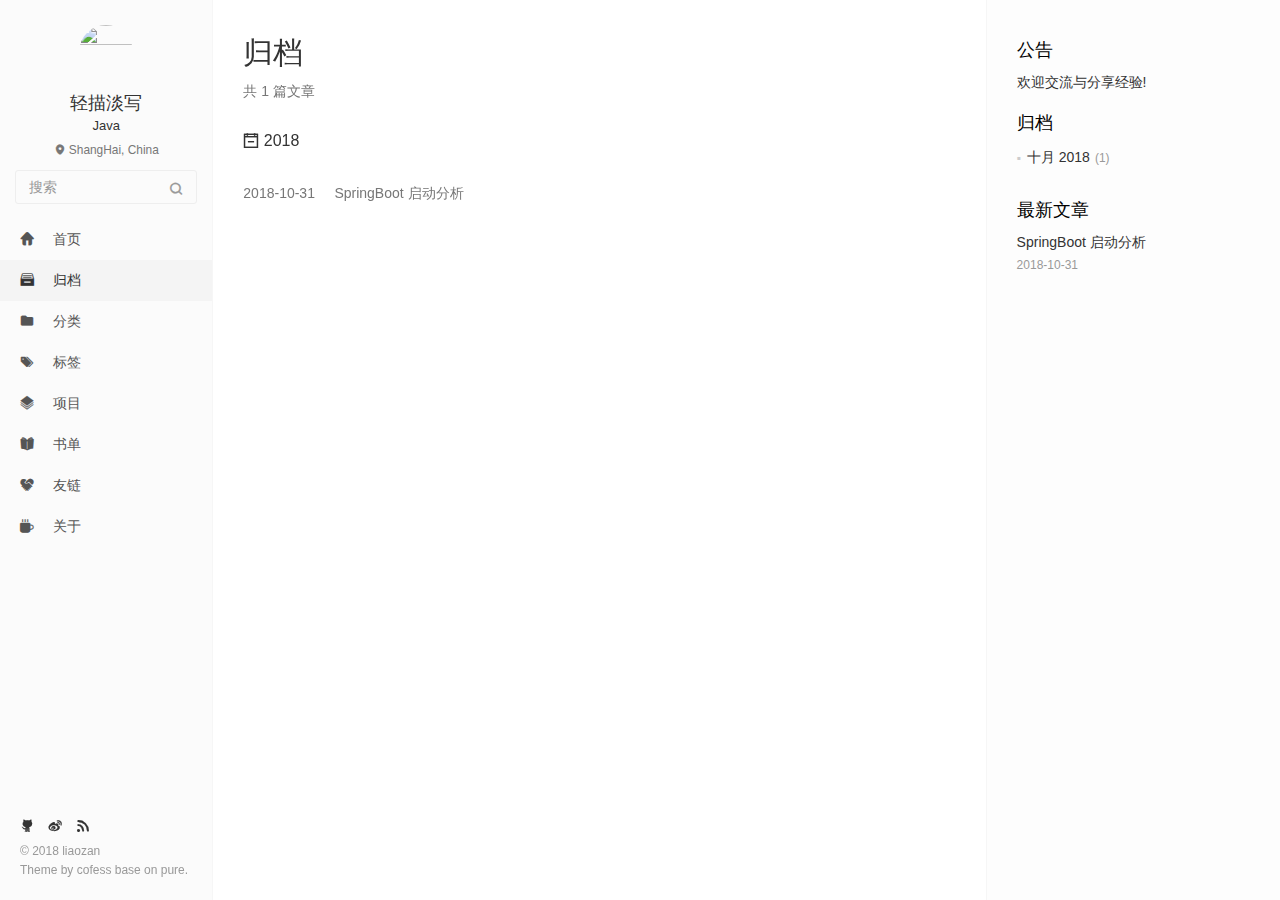
==== archives/index.html @ e20c7c8a "Site updated: 2018-11-01 00:07:16" ====
<!DOCTYPE html>
<html lang=zh>
<head><meta name="generator" content="Hexo 3.8.0">
  <meta charset="utf-8">
  
  <meta http-equiv="X-UA-Compatible" content="IE=edge,chrome=1">
  <meta name="viewport" content="width=device-width, initial-scale=1, maximum-scale=1, minimum-scale=1, user-scalable=no, minimal-ui">
  <meta name="renderer" content="webkit">
  <meta http-equiv="Cache-Control" content="no-transform">
  <meta http-equiv="Cache-Control" content="no-siteapp">
  <meta name="apple-mobile-web-app-capable" content="yes">
  <meta name="apple-mobile-web-app-status-bar-style" content="black">
  <meta name="format-detection" content="telephone=no,email=no,adress=no">
  <!-- Color theme for statusbar -->
  <meta name="theme-color" content="#000000">
  <!-- 强制页面在当前窗口以独立页面显示,防止别人在框架里调用页面 -->
  <meta http-equiv="window-target" content="_top">
  
  
  <title>归档 | Code</title>
  <meta property="og:type" content="website">
<meta property="og:title" content="Code">
<meta property="og:url" content="http://yoursite.com/archives/index.html">
<meta property="og:site_name" content="Code">
<meta property="og:locale" content="zh-CN">
<meta name="twitter:card" content="summary">
<meta name="twitter:title" content="Code">
  <!-- Canonical links -->
  <link rel="canonical" href="http://yoursite.com/archives/index.html">
  
    <link rel="alternate" href="/atom.xml" title="Code" type="application/atom+xml">
  
  
    <link rel="icon" href="/favicon.png" type="image/x-icon">
  
  <link rel="stylesheet" href="/css/style.css">
  
  
  
    <link href="//cdn.jsdelivr.net/npm/@fancyapps/fancybox@3.3.5/dist/jquery.fancybox.min.css" rel="stylesheet">
  
  
</head>


<body class="main-center" itemscope itemtype="http://schema.org/WebPage">
  <header class="header" itemscope="" itemtype="http://schema.org/WPHeader">
  <div class="slimContent">
    <div class="navbar-header">
      
      
      <div class="profile-block text-center">
        <a id="avatar" href="https://github.com/liaozan" target="_blank">
          <img class="img-circle img-rotate" src="https://q1.qlogo.cn/g?b=qq&amp;nk=378024053&amp;s=640" width="200" height="200">
        </a>
        <h2 id="name" class="hidden-xs hidden-sm">轻描淡写</h2>
        <h3 id="title" class="hidden-xs hidden-sm hidden-md">Java</h3>
        <small id="location" class="text-muted hidden-xs hidden-sm"><i class="icon icon-map-marker"></i> ShangHai, China</small>
      </div>
      
      <div class="search" id="search-form-wrap">

    <form class="search-form sidebar-form">
        <div class="input-group">
            <input type="text" class="search-form-input form-control" placeholder="搜索">
            <span class="input-group-btn">
                <button type="submit" class="search-form-submit btn btn-flat" onclick="return false;"><i class="icon icon-search"></i></button>
            </span>
        </div>
    </form>
    <div class="ins-search">
  <div class="ins-search-mask"></div>
  <div class="ins-search-container">
    <div class="ins-input-wrapper">
      <input type="text" class="ins-search-input" placeholder="想要查找什么..." x-webkit-speech="">
      <button type="button" class="close ins-close ins-selectable" data-dismiss="modal" aria-label="Close"><span aria-hidden="true">×</span></button>
    </div>
    <div class="ins-section-wrapper">
      <div class="ins-section-container"></div>
    </div>
  </div>
</div>


</div>
      <button class="navbar-toggle collapsed" type="button" data-toggle="collapse" data-target="#main-navbar" aria-controls="main-navbar" aria-expanded="false">
        <span class="sr-only">Toggle navigation</span>
        <span class="icon-bar"></span>
        <span class="icon-bar"></span>
        <span class="icon-bar"></span>
      </button>
    </div>
    <nav id="main-navbar" class="collapse navbar-collapse" itemscope="" itemtype="http://schema.org/SiteNavigationElement" role="navigation">
      <ul class="nav navbar-nav main-nav menu-highlight">
        
        
        <li class="menu-item menu-item-home">
          <a href="/.">
            
            <i class="icon icon-home-fill"></i>
            
            <span class="menu-title">首页</span>
          </a>
        </li>
        
        
        <li class="menu-item menu-item-archives">
          <a href="/archives">
            
            <i class="icon icon-archives-fill"></i>
            
            <span class="menu-title">归档</span>
          </a>
        </li>
        
        
        <li class="menu-item menu-item-categories">
          <a href="/categories">
            
            <i class="icon icon-folder"></i>
            
            <span class="menu-title">分类</span>
          </a>
        </li>
        
        
        <li class="menu-item menu-item-tags">
          <a href="/tags">
            
            <i class="icon icon-tags"></i>
            
            <span class="menu-title">标签</span>
          </a>
        </li>
        
        
        <li class="menu-item menu-item-repository">
          <a href="/repository">
            
            <i class="icon icon-project"></i>
            
            <span class="menu-title">项目</span>
          </a>
        </li>
        
        
        <li class="menu-item menu-item-books">
          <a href="/books">
            
            <i class="icon icon-book-fill"></i>
            
            <span class="menu-title">书单</span>
          </a>
        </li>
        
        
        <li class="menu-item menu-item-links">
          <a href="/links">
            
            <i class="icon icon-friendship"></i>
            
            <span class="menu-title">友链</span>
          </a>
        </li>
        
        
        <li class="menu-item menu-item-about">
          <a href="/about">
            
            <i class="icon icon-cup-fill"></i>
            
            <span class="menu-title">关于</span>
          </a>
        </li>
        
      </ul>
      
	
    <ul class="social-links">
    	
        <li><a href="https://github.com/liaozan" target="_blank" title="Github" data-toggle="tooltip" data-placement="top"><i class="icon icon-github"></i></a></li>
        
        <li><a href="http://weibo.com/cofess" target="_blank" title="Weibo" data-toggle="tooltip" data-placement="top"><i class="icon icon-weibo"></i></a></li>
        
        <li><a href="/atom.xml" target="_blank" title="Rss" data-toggle="tooltip" data-placement="top"><i class="icon icon-rss"></i></a></li>
        
    </ul>

    </nav>
  </div>
</header>

  
    <aside class="sidebar" itemscope="" itemtype="http://schema.org/WPSideBar">
  <div class="slimContent">
    
      <div class="widget">
    <h3 class="widget-title">公告</h3>
    <div class="widget-body">
        <div id="board">
            <div class="content">
                <p>欢迎交流与分享经验!</p>
            </div>
        </div>
    </div>
</div>

    
      

    
      

    
      
    
      
  <div class="widget">
    <h3 class="widget-title">归档</h3>
    <div class="widget-body">
      <ul class="archive-list"><li class="archive-list-item"><a class="archive-list-link" href="/archives/2018/10/">十月 2018</a><span class="archive-list-count">1</span></li></ul>
    </div>
  </div>


    
      
  <div class="widget">
    <h3 class="widget-title">最新文章</h3>
    <div class="widget-body">
      <ul class="recent-post-list list-unstyled no-thumbnail">
        
          <li>
            
            <div class="item-inner">
              <p class="item-category">
                
              </p>
              <p class="item-title">
                <a href="/2018/10/31/hello-world/" class="title">SpringBoot 启动分析</a>
              </p>
              <p class="item-date">
                <time datetime="2018-10-31T09:10:07.573Z" itemprop="datePublished">2018-10-31</time>
              </p>
            </div>
          </li>
          
      </ul>
    </div>
  </div>
  

    
  </div>
</aside>

  
  
<main class="main" role="main">
  	<article class="content article article-archives article-type-list" itemscope="">
	    <header class="article-header">
	      <h1 itemprop="title">归档</h1>
	      <p class="text-muted">共 1 篇文章</p>
	    </header>
	    <div class="article-body">
	      
  
  
    
    
      
      
      <section class="panel panel-default b-no">
        <div class="panel-heading" role="tab">
          <h3 class="panel-title">
            <a data-toggle="collapse" href="#collapse2018" aria-expanded="true">
              <i class="icon icon-calendar-plus text-active"></i><i class="icon icon-calendar-minus text"></i>
              2018
            </a>
            <!-- <a href="/archives/2018" class="archive-year">2018</a> -->
          </h3>
        </div>
        <div id="collapse2018" class="panel-collapse collapse in" role="tabpanel" aria-labelledby="heading2018">
        <div class="panel-body">
          <div class="collection">
    
    
<a href="/2018/10/31/hello-world/" class="collection-item" target="_blank" itemprop="url">
  <time datetime="2018-10-31T09:10:07.573Z" itemprop="datePublished">2018-10-31</time>
  <span>&nbsp;&nbsp;&nbsp;</span> SpringBoot 启动分析
</a>


  
  
    </div></div></div></section>
  

	    </div>
  	</article>
  	 	
</main>

  <footer class="footer" itemscope="" itemtype="http://schema.org/WPFooter">
	
	
    <ul class="social-links">
    	
        <li><a href="https://github.com/liaozan" target="_blank" title="Github" data-toggle="tooltip" data-placement="top"><i class="icon icon-github"></i></a></li>
        
        <li><a href="http://weibo.com/cofess" target="_blank" title="Weibo" data-toggle="tooltip" data-placement="top"><i class="icon icon-weibo"></i></a></li>
        
        <li><a href="/atom.xml" target="_blank" title="Rss" data-toggle="tooltip" data-placement="top"><i class="icon icon-rss"></i></a></li>
        
    </ul>

    <div class="copyright">
    	
        &copy; 2018 liaozan
        
        <div class="publishby">
        	Theme by <a href="https://github.com/cofess" target="_blank"> cofess </a>base on <a href="https://github.com/cofess/hexo-theme-pure" target="_blank">pure</a>.
        </div>
    </div>
</footer>
  <script src="//cdn.jsdelivr.net/npm/jquery@1.12.4/dist/jquery.min.js"></script>
<script>
window.jQuery || document.write('<script src="js/jquery.min.js"><\/script>')
</script>
<script src="/js/plugin.min.js"></script>
<script src="/js/application.js"></script>

    <script>
(function (window) {
    var INSIGHT_CONFIG = {
        TRANSLATION: {
            POSTS: '文章',
            PAGES: '页面',
            CATEGORIES: '分类',
            TAGS: '标签',
            UNTITLED: '(未命名)',
        },
        ROOT_URL: '/',
        CONTENT_URL: '/content.json',
    };
    window.INSIGHT_CONFIG = INSIGHT_CONFIG;
})(window);
</script>
<script src="/js/insight.js"></script>


    <script>
(function ($) {
    $('.search-form').on('submit', function (e) {
        var keyword = $('.search-form-input[name="wd"]').val();
        window.location = 'https://www.baidu.com/s?wd=site:yoursite.com ' + keyword;
        return false;
    });
})(jQuery);
</script>






  <script src="//cdn.jsdelivr.net/npm/@fancyapps/fancybox@3.3.5/dist/jquery.fancybox.min.js"></script>
  <script>
  //利用 FancyBox 实现点击图片放大
  $(document).ready(function() {
    $('article img').not('[hidden]').not('.panel-body img').each(function() {
      var $image = $(this);
      var imageCaption = $image.attr('alt');
      var $imageWrapLink = $image.parent('a');
      if ($imageWrapLink.length < 1) {
        var src = this.getAttribute('src');
        var idx = src.lastIndexOf('?');
        if (idx != -1) {
          src = src.substring(0, idx);
        }
        $imageWrapLink = $image.wrap('<a href="' + src + '"></a>').parent('a');
      }
      $imageWrapLink.attr('data-fancybox', 'images');
      if (imageCaption) {
        $imageWrapLink.attr('data-caption', imageCaption);
      }
    });
    $().fancybox({
      selector: '[data-fancybox="images"]',
      hash: false,
      loop: false,
    });
  });
  </script>





</body>
</html>
---- css/style.css ----
@charset "UTF-8";

/**
 * global variables and mixins
 */

/**
 * font family
 */

/**
 * 
 */

/* Mixins */

/**
 * bootstrap
 */

/*!
 * Bootstrap v3.3.7 (http://getbootstrap.com)
 * Copyright 2011-2016 Twitter, Inc.
 * Licensed under MIT (https://github.com/twbs/bootstrap/blob/master/LICENSE)
 */

/*! normalize.css v3.0.3 | MIT License | github.com/necolas/normalize.css */

html {
  font-family: sans-serif;
  -ms-text-size-adjust: 100%;
  -webkit-text-size-adjust: 100%;
}

body {
  margin: 0;
}

article,
aside,
details,
figcaption,
figure,
footer,
header,
hgroup,
main,
menu,
nav,
section,
summary {
  display: block;
}

audio,
canvas,
progress,
video {
  display: inline-block;
  vertical-align: baseline;
}

audio:not([controls]) {
  display: none;
  height: 0;
}

[hidden],
template {
  display: none;
}

a {
  background-color: transparent;
}

a:active,
a:hover {
  outline: 0;
}

abbr[title] {
  border-bottom: 1px dotted;
}

b,
strong {
  font-weight: bold;
}

dfn {
  font-style: italic;
}

h1 {
  font-size: 2em;
  margin: 0.67em 0;
}

mark {
  background: #ff0;
  color: #000;
}

small {
  font-size: 80%;
}

sub,
sup {
  font-size: 75%;
  line-height: 0;
  position: relative;
  vertical-align: baseline;
}

sup {
  top: -0.5em;
}

sub {
  bottom: -0.25em;
}

img {
  border: 0;
}

svg:not(:root) {
  overflow: hidden;
}

figure {
  margin: 1em 40px;
}

hr {
  -webkit-box-sizing: content-box;
  box-sizing: content-box;
  height: 0;
}

pre {
  overflow: auto;
}

code,
kbd,
pre,
samp {
  font-family: monospace,monospace;
  font-size: 1em;
}

button,
input,
optgroup,
select,
textarea {
  color: inherit;
  font: inherit;
  margin: 0;
}

button {
  overflow: visible;
}

button,
select {
  text-transform: none;
}

button,
html input[type="button"],
input[type="reset"],
input[type="submit"] {
  -webkit-appearance: button;
  cursor: pointer;
}

button[disabled],
html input[disabled] {
  cursor: default;
}

button::-moz-focus-inner,
input::-moz-focus-inner {
  border: 0;
  padding: 0;
}

input {
  line-height: normal;
}

input[type="checkbox"],
input[type="radio"] {
  -webkit-box-sizing: border-box;
  box-sizing: border-box;
  padding: 0;
}

input[type="number"]::-webkit-inner-spin-button,
input[type="number"]::-webkit-outer-spin-button {
  height: auto;
}

input[type="search"] {
  -webkit-appearance: textfield;
  -webkit-box-sizing: content-box;
  box-sizing: content-box;
}

input[type="search"]::-webkit-search-cancel-button,
input[type="search"]::-webkit-search-decoration {
  -webkit-appearance: none;
}

fieldset {
  border: 1px solid #c0c0c0;
  margin: 0 2px;
  padding: 0.35em 0.625em 0.75em;
}

legend {
  border: 0;
  padding: 0;
}

textarea {
  overflow: auto;
}

optgroup {
  font-weight: bold;
}

table {
  border-collapse: collapse;
  border-spacing: 0;
}

td,
th {
  padding: 0;
}

/*! Source: https://github.com/h5bp/html5-boilerplate/blob/master/src/css/main.css */

* {
  -webkit-box-sizing: border-box;
  box-sizing: border-box;
}

*:before,
*:after {
  -webkit-box-sizing: border-box;
  box-sizing: border-box;
}

html {
  font-size: 10px;
  -webkit-tap-highlight-color: transparent;
}

input,
button,
select,
textarea {
  font-family: inherit;
  font-size: inherit;
  line-height: inherit;
}

a {
  color: #2196f3;
  text-decoration: none;
}

a:hover,
a:focus {
  color: #0a6ebd;
  text-decoration: underline;
}

a:focus {
  outline: 5px auto -webkit-focus-ring-color;
  outline-offset: -2px;
}

figure {
  margin: 0;
}

img {
  vertical-align: middle;
}

.img-responsive {
  display: block;
  max-width: 100%;
  height: auto;
}

.img-rounded {
  border-radius: 6px;
}

.img-thumbnail {
  padding: 4px;
  line-height: 1.57143;
  background-color: #fff;
  border: 1px solid #ddd;
  border-radius: 4px;
  -webkit-transition: all 0.2s ease-in-out;
  transition: all 0.2s ease-in-out;
  display: inline-block;
  max-width: 100%;
  height: auto;
}

.img-circle {
  border-radius: 50%;
}

hr {
  margin-top: 21px;
  margin-bottom: 21px;
  border: 0;
  border-top: 1px solid #eeeeee;
}

.sr-only {
  position: absolute;
  width: 1px;
  height: 1px;
  margin: -1px;
  padding: 0;
  overflow: hidden;
  clip: rect(0, 0, 0, 0);
  border: 0;
}

.sr-only-focusable:active,
.sr-only-focusable:focus {
  position: static;
  width: auto;
  height: auto;
  margin: 0;
  overflow: visible;
  clip: auto;
}

[role="button"] {
  cursor: pointer;
}

h1,
h2,
h3,
h4,
h5,
h6,
.h1,
.h2,
.h3,
.h4,
.h5,
.h6 {
  font-family: inherit;
  font-weight: 500;
  line-height: 1.1;
  color: inherit;
}

h1 small,
h1 .small,
h2 small,
h2 .small,
h3 small,
h3 .small,
h4 small,
h4 .small,
h5 small,
h5 .small,
h6 small,
h6 .small,
.h1 small,
.h1 .small,
.h2 small,
.h2 .small,
.h3 small,
.h3 .small,
.h4 small,
.h4 .small,
.h5 small,
.h5 .small,
.h6 small,
.h6 .small {
  font-weight: normal;
  line-height: 1;
  color: #777777;
}

h1,
.h1,
h2,
.h2,
h3,
.h3 {
  margin-top: 21px;
  margin-bottom: 10.5px;
}

h1 small,
h1 .small,
.h1 small,
.h1 .small,
h2 small,
h2 .small,
.h2 small,
.h2 .small,
h3 small,
h3 .small,
.h3 small,
.h3 .small {
  font-size: 65%;
}

h4,
.h4,
h5,
.h5,
h6,
.h6 {
  margin-top: 10.5px;
  margin-bottom: 10.5px;
}

h4 small,
h4 .small,
.h4 small,
.h4 .small,
h5 small,
h5 .small,
.h5 small,
.h5 .small,
h6 small,
h6 .small,
.h6 small,
.h6 .small {
  font-size: 75%;
}

h1,
.h1 {
  font-size: 30px;
}

h2,
.h2 {
  font-size: 26px;
}

h3,
.h3 {
  font-size: 22px;
}

h4,
.h4 {
  font-size: 18px;
}

h5,
.h5 {
  font-size: 14px;
}

h6,
.h6 {
  font-size: 12px;
}

p {
  margin: 0 0 10.5px;
}

.lead {
  margin-bottom: 21px;
  font-size: 16px;
  font-weight: 300;
  line-height: 1.4;
}

small,
.small {
  font-size: 85%;
}

mark,
.mark {
  background-color: #fcf8e3;
  padding: .2em;
}

.text-left {
  text-align: left;
}

.text-right {
  text-align: right;
}

.text-center {
  text-align: center;
}

.text-justify {
  text-align: justify;
}

.text-nowrap {
  white-space: nowrap;
}

.text-lowercase {
  text-transform: lowercase;
}

.text-uppercase,
.initialism {
  text-transform: uppercase;
}

.text-capitalize {
  text-transform: capitalize;
}

.text-muted {
  color: #777777 !important;
}

.text-primary {
  color: #2196f3;
}

a.text-primary:hover,
a.text-primary:focus {
  color: #0c7cd5;
}

.text-success {
  color: #3c763d;
}

a.text-success:hover,
a.text-success:focus {
  color: #2b542c;
}

.text-info {
  color: #31708f;
}

a.text-info:hover,
a.text-info:focus {
  color: #245269;
}

.text-warning {
  color: #8a6d3b;
}

a.text-warning:hover,
a.text-warning:focus {
  color: #66512c;
}

.text-danger {
  color: #a94442;
}

a.text-danger:hover,
a.text-danger:focus {
  color: #843534;
}

.bg-primary {
  color: #fff;
}

.bg-primary {
  background-color: #2196f3;
}

a.bg-primary:hover,
a.bg-primary:focus {
  background-color: #0c7cd5;
}

.bg-success {
  background-color: #dff0d8;
}

a.bg-success:hover,
a.bg-success:focus {
  background-color: #c1e2b3;
}

.bg-info {
  background-color: #d9edf7;
}

a.bg-info:hover,
a.bg-info:focus {
  background-color: #afd9ee;
}

.bg-warning {
  background-color: #fcf8e3;
}

a.bg-warning:hover,
a.bg-warning:focus {
  background-color: #f7ecb5;
}

.bg-danger {
  background-color: #f2dede;
}

a.bg-danger:hover,
a.bg-danger:focus {
  background-color: #e4b9b9;
}

.page-header {
  padding-bottom: 9.5px;
  margin: 42px 0 21px;
  border-bottom: 1px solid #eeeeee;
}

ul,
ol {
  margin-top: 0;
  margin-bottom: 10.5px;
}

ul ul,
ul ol,
ol ul,
ol ol {
  margin-bottom: 0;
}

.list-unstyled {
  padding-left: 0;
  list-style: none;
}

.list-inline {
  padding-left: 0;
  list-style: none;
  margin-left: -5px;
}

.list-inline > li {
  display: inline-block;
  padding-left: 5px;
  padding-right: 5px;
}

dl {
  margin-top: 0;
  margin-bottom: 21px;
}

dt,
dd {
  line-height: 1.57143;
}

dt {
  font-weight: bold;
}

dd {
  margin-left: 0;
}

.dl-horizontal dd:before,
.dl-horizontal dd:after {
  content: " ";
  display: table;
}

.dl-horizontal dd:after {
  clear: both;
}

abbr[title],
abbr[data-original-title] {
  cursor: help;
  border-bottom: 1px dotted #777777;
}

.initialism {
  font-size: 90%;
}

blockquote {
  padding: 10.5px 16px;
  margin: 0 0 21px;
  border: 1px dotted #eeeeee;
  border-left: 3px solid #eeeeee;
  background-color: #fbfbfb;
}

blockquote p:last-child,
blockquote ul:last-child,
blockquote ol:last-child {
  margin-bottom: 0;
}

blockquote footer,
blockquote small,
blockquote .small {
  display: block;
  font-size: 80%;
  line-height: 1.57143;
  color: #777777;
}

blockquote footer:before,
blockquote small:before,
blockquote .small:before {
  content: '\2014 \00A0';
}

.blockquote-reverse,
blockquote.pull-right {
  padding-right: 15px;
  padding-left: 0;
  border-right: 5px solid #eeeeee;
  border-left: 0;
  text-align: right;
}

.blockquote-reverse footer:before,
.blockquote-reverse small:before,
.blockquote-reverse .small:before,
blockquote.pull-right footer:before,
blockquote.pull-right small:before,
blockquote.pull-right .small:before {
  content: '';
}

.blockquote-reverse footer:after,
.blockquote-reverse small:after,
.blockquote-reverse .small:after,
blockquote.pull-right footer:after,
blockquote.pull-right small:after,
blockquote.pull-right .small:after {
  content: '\00A0 \2014';
}

address {
  margin-bottom: 21px;
  font-style: normal;
  line-height: 1.57143;
}

.container {
  margin-right: auto;
  margin-left: auto;
  padding-left: 15px;
  padding-right: 15px;
}

.container:before,
.container:after {
  content: " ";
  display: table;
}

.container:after {
  clear: both;
}

.container-fluid {
  margin-right: auto;
  margin-left: auto;
  padding-left: 15px;
  padding-right: 15px;
}

.container-fluid:before,
.container-fluid:after {
  content: " ";
  display: table;
}

.container-fluid:after {
  clear: both;
}

.row {
  margin-left: -15px;
  margin-right: -15px;
}

.row:before,
.row:after {
  content: " ";
  display: table;
}

.row:after {
  clear: both;
}

.col-xs-1,
.col-sm-1,
.col-md-1,
.col-lg-1,
.col-xs-2,
.col-sm-2,
.col-md-2,
.col-lg-2,
.col-xs-3,
.col-sm-3,
.col-md-3,
.col-lg-3,
.col-xs-4,
.col-sm-4,
.col-md-4,
.col-lg-4,
.col-xs-5,
.col-sm-5,
.col-md-5,
.col-lg-5,
.col-xs-6,
.col-sm-6,
.col-md-6,
.col-lg-6,
.col-xs-7,
.col-sm-7,
.col-md-7,
.col-lg-7,
.col-xs-8,
.col-sm-8,
.col-md-8,
.col-lg-8,
.col-xs-9,
.col-sm-9,
.col-md-9,
.col-lg-9,
.col-xs-10,
.col-sm-10,
.col-md-10,
.col-lg-10,
.col-xs-11,
.col-sm-11,
.col-md-11,
.col-lg-11,
.col-xs-12,
.col-sm-12,
.col-md-12,
.col-lg-12 {
  position: relative;
  min-height: 1px;
  padding-left: 15px;
  padding-right: 15px;
}

.col-xs-1,
.col-xs-2,
.col-xs-3,
.col-xs-4,
.col-xs-5,
.col-xs-6,
.col-xs-7,
.col-xs-8,
.col-xs-9,
.col-xs-10,
.col-xs-11,
.col-xs-12 {
  float: left;
}

.col-xs-1 {
  width: 8.33333%;
}

.col-xs-2 {
  width: 16.66667%;
}

.col-xs-3 {
  width: 25%;
}

.col-xs-4 {
  width: 33.33333%;
}

.col-xs-5 {
  width: 41.66667%;
}

.col-xs-6 {
  width: 50%;
}

.col-xs-7 {
  width: 58.33333%;
}

.col-xs-8 {
  width: 66.66667%;
}

.col-xs-9 {
  width: 75%;
}

.col-xs-10 {
  width: 83.33333%;
}

.col-xs-11 {
  width: 91.66667%;
}

.col-xs-12 {
  width: 100%;
}

.col-xs-pull-0 {
  right: auto;
}

.col-xs-pull-1 {
  right: 8.33333%;
}

.col-xs-pull-2 {
  right: 16.66667%;
}

.col-xs-pull-3 {
  right: 25%;
}

.col-xs-pull-4 {
  right: 33.33333%;
}

.col-xs-pull-5 {
  right: 41.66667%;
}

.col-xs-pull-6 {
  right: 50%;
}

.col-xs-pull-7 {
  right: 58.33333%;
}

.col-xs-pull-8 {
  right: 66.66667%;
}

.col-xs-pull-9 {
  right: 75%;
}

.col-xs-pull-10 {
  right: 83.33333%;
}

.col-xs-pull-11 {
  right: 91.66667%;
}

.col-xs-pull-12 {
  right: 100%;
}

.col-xs-push-0 {
  left: auto;
}

.col-xs-push-1 {
  left: 8.33333%;
}

.col-xs-push-2 {
  left: 16.66667%;
}

.col-xs-push-3 {
  left: 25%;
}

.col-xs-push-4 {
  left: 33.33333%;
}

.col-xs-push-5 {
  left: 41.66667%;
}

.col-xs-push-6 {
  left: 50%;
}

.col-xs-push-7 {
  left: 58.33333%;
}

.col-xs-push-8 {
  left: 66.66667%;
}

.col-xs-push-9 {
  left: 75%;
}

.col-xs-push-10 {
  left: 83.33333%;
}

.col-xs-push-11 {
  left: 91.66667%;
}

.col-xs-push-12 {
  left: 100%;
}

.col-xs-offset-0 {
  margin-left: 0%;
}

.col-xs-offset-1 {
  margin-left: 8.33333%;
}

.col-xs-offset-2 {
  margin-left: 16.66667%;
}

.col-xs-offset-3 {
  margin-left: 25%;
}

.col-xs-offset-4 {
  margin-left: 33.33333%;
}

.col-xs-offset-5 {
  margin-left: 41.66667%;
}

.col-xs-offset-6 {
  margin-left: 50%;
}

.col-xs-offset-7 {
  margin-left: 58.33333%;
}

.col-xs-offset-8 {
  margin-left: 66.66667%;
}

.col-xs-offset-9 {
  margin-left: 75%;
}

.col-xs-offset-10 {
  margin-left: 83.33333%;
}

.col-xs-offset-11 {
  margin-left: 91.66667%;
}

.col-xs-offset-12 {
  margin-left: 100%;
}

.btn {
  display: inline-block;
  margin-bottom: 0;
  font-weight: normal;
  text-align: center;
  vertical-align: middle;
  -ms-touch-action: manipulation;
  touch-action: manipulation;
  cursor: pointer;
  background-image: none;
  border: 1px solid transparent;
  white-space: nowrap;
  padding: 6px 12px;
  font-size: 14px;
  line-height: 1.57143;
  border-radius: 4px;
  -webkit-user-select: none;
  -moz-user-select: none;
  -ms-user-select: none;
  user-select: none;
}

.btn:focus,
.btn.focus,
.btn:active:focus,
.btn:active.focus,
.btn.active:focus,
.btn.active.focus {
  outline: 5px auto -webkit-focus-ring-color;
  outline-offset: -2px;
}

.btn:hover,
.btn:focus,
.btn.focus {
  color: #333;
  text-decoration: none;
}

.btn:active,
.btn.active {
  outline: 0;
  background-image: none;
  -webkit-box-shadow: inset 0 3px 5px rgba(0, 0, 0, 0.125);
  box-shadow: inset 0 3px 5px rgba(0, 0, 0, 0.125);
}

.btn.disabled,
.btn[disabled],
fieldset[disabled] .btn {
  cursor: not-allowed;
  opacity: 0.65;
  filter: alpha(opacity=65);
  -webkit-box-shadow: none;
  box-shadow: none;
}

a.btn.disabled,
fieldset[disabled] a.btn {
  pointer-events: none;
}

.btn-default {
  color: #333;
  background-color: #fff;
  border-color: #ccc;
}

.btn-default:focus,
.btn-default.focus {
  color: #333;
  background-color: #e6e6e6;
  border-color: #8c8c8c;
}

.btn-default:hover {
  color: #333;
  background-color: #e6e6e6;
  border-color: #adadad;
}

.btn-default:active,
.btn-default.active,
.open > .btn-default.dropdown-toggle {
  color: #333;
  background-color: #e6e6e6;
  border-color: #adadad;
}

.btn-default:active:hover,
.btn-default:active:focus,
.btn-default:active.focus,
.btn-default.active:hover,
.btn-default.active:focus,
.btn-default.active.focus,
.open > .btn-default.dropdown-toggle:hover,
.open > .btn-default.dropdown-toggle:focus,
.open > .btn-default.dropdown-toggle.focus {
  color: #333;
  background-color: #d4d4d4;
  border-color: #8c8c8c;
}

.btn-default:active,
.btn-default.active,
.open > .btn-default.dropdown-toggle {
  background-image: none;
}

.btn-default.disabled:hover,
.btn-default.disabled:focus,
.btn-default.disabled.focus,
.btn-default[disabled]:hover,
.btn-default[disabled]:focus,
.btn-default[disabled].focus,
fieldset[disabled] .btn-default:hover,
fieldset[disabled] .btn-default:focus,
fieldset[disabled] .btn-default.focus {
  background-color: #fff;
  border-color: #ccc;
}

.btn-default .badge {
  color: #fff;
  background-color: #333;
}

.btn-primary {
  color: #fff;
  background-color: #2196f3;
  border-color: #0d8aee;
}

.btn-primary:focus,
.btn-primary.focus {
  color: #fff;
  background-color: #0c7cd5;
  border-color: #064475;
}

.btn-primary:hover {
  color: #fff;
  background-color: #0c7cd5;
  border-color: #0a68b4;
}

.btn-primary:active,
.btn-primary.active,
.open > .btn-primary.dropdown-toggle {
  color: #fff;
  background-color: #0c7cd5;
  border-color: #0a68b4;
}

.btn-primary:active:hover,
.btn-primary:active:focus,
.btn-primary:active.focus,
.btn-primary.active:hover,
.btn-primary.active:focus,
.btn-primary.active.focus,
.open > .btn-primary.dropdown-toggle:hover,
.open > .btn-primary.dropdown-toggle:focus,
.open > .btn-primary.dropdown-toggle.focus {
  color: #fff;
  background-color: #0a68b4;
  border-color: #064475;
}

.btn-primary:active,
.btn-primary.active,
.open > .btn-primary.dropdown-toggle {
  background-image: none;
}

.btn-primary.disabled:hover,
.btn-primary.disabled:focus,
.btn-primary.disabled.focus,
.btn-primary[disabled]:hover,
.btn-primary[disabled]:focus,
.btn-primary[disabled].focus,
fieldset[disabled] .btn-primary:hover,
fieldset[disabled] .btn-primary:focus,
fieldset[disabled] .btn-primary.focus {
  background-color: #2196f3;
  border-color: #0d8aee;
}

.btn-primary .badge {
  color: #2196f3;
  background-color: #fff;
}

.btn-success {
  color: #fff;
  background-color: #5cb85c;
  border-color: #4cae4c;
}

.btn-success:focus,
.btn-success.focus {
  color: #fff;
  background-color: #449d44;
  border-color: #255625;
}

.btn-success:hover {
  color: #fff;
  background-color: #449d44;
  border-color: #398439;
}

.btn-success:active,
.btn-success.active,
.open > .btn-success.dropdown-toggle {
  color: #fff;
  background-color: #449d44;
  border-color: #398439;
}

.btn-success:active:hover,
.btn-success:active:focus,
.btn-success:active.focus,
.btn-success.active:hover,
.btn-success.active:focus,
.btn-success.active.focus,
.open > .btn-success.dropdown-toggle:hover,
.open > .btn-success.dropdown-toggle:focus,
.open > .btn-success.dropdown-toggle.focus {
  color: #fff;
  background-color: #398439;
  border-color: #255625;
}

.btn-success:active,
.btn-success.active,
.open > .btn-success.dropdown-toggle {
  background-image: none;
}

.btn-success.disabled:hover,
.btn-success.disabled:focus,
.btn-success.disabled.focus,
.btn-success[disabled]:hover,
.btn-success[disabled]:focus,
.btn-success[disabled].focus,
fieldset[disabled] .btn-success:hover,
fieldset[disabled] .btn-success:focus,
fieldset[disabled] .btn-success.focus {
  background-color: #5cb85c;
  border-color: #4cae4c;
}

.btn-success .badge {
  color: #5cb85c;
  background-color: #fff;
}

.btn-info {
  color: #fff;
  background-color: #56CCF2;
  border-color: #3ec5f0;
}

.btn-info:focus,
.btn-info.focus {
  color: #fff;
  background-color: #27beee;
  border-color: #0d7ea3;
}

.btn-info:hover {
  color: #fff;
  background-color: #27beee;
  border-color: #11aee0;
}

.btn-info:active,
.btn-info.active,
.open > .btn-info.dropdown-toggle {
  color: #fff;
  background-color: #27beee;
  border-color: #11aee0;
}

.btn-info:active:hover,
.btn-info:active:focus,
.btn-info:active.focus,
.btn-info.active:hover,
.btn-info.active:focus,
.btn-info.active.focus,
.open > .btn-info.dropdown-toggle:hover,
.open > .btn-info.dropdown-toggle:focus,
.open > .btn-info.dropdown-toggle.focus {
  color: #fff;
  background-color: #11aee0;
  border-color: #0d7ea3;
}

.btn-info:active,
.btn-info.active,
.open > .btn-info.dropdown-toggle {
  background-image: none;
}

.btn-info.disabled:hover,
.btn-info.disabled:focus,
.btn-info.disabled.focus,
.btn-info[disabled]:hover,
.btn-info[disabled]:focus,
.btn-info[disabled].focus,
fieldset[disabled] .btn-info:hover,
fieldset[disabled] .btn-info:focus,
fieldset[disabled] .btn-info.focus {
  background-color: #56CCF2;
  border-color: #3ec5f0;
}

.btn-info .badge {
  color: #56CCF2;
  background-color: #fff;
}

.btn-warning {
  color: #fff;
  background-color: #F09819;
  border-color: #e18b0f;
}

.btn-warning:focus,
.btn-warning.focus {
  color: #fff;
  background-color: #c97c0d;
  border-color: #694107;
}

.btn-warning:hover {
  color: #fff;
  background-color: #c97c0d;
  border-color: #a7670b;
}

.btn-warning:active,
.btn-warning.active,
.open > .btn-warning.dropdown-toggle {
  color: #fff;
  background-color: #c97c0d;
  border-color: #a7670b;
}

.btn-warning:active:hover,
.btn-warning:active:focus,
.btn-warning:active.focus,
.btn-warning.active:hover,
.btn-warning.active:focus,
.btn-warning.active.focus,
.open > .btn-warning.dropdown-toggle:hover,
.open > .btn-warning.dropdown-toggle:focus,
.open > .btn-warning.dropdown-toggle.focus {
  color: #fff;
  background-color: #a7670b;
  border-color: #694107;
}

.btn-warning:active,
.btn-warning.active,
.open > .btn-warning.dropdown-toggle {
  background-image: none;
}

.btn-warning.disabled:hover,
.btn-warning.disabled:focus,
.btn-warning.disabled.focus,
.btn-warning[disabled]:hover,
.btn-warning[disabled]:focus,
.btn-warning[disabled].focus,
fieldset[disabled] .btn-warning:hover,
fieldset[disabled] .btn-warning:focus,
fieldset[disabled] .btn-warning.focus {
  background-color: #F09819;
  border-color: #e18b0f;
}

.btn-warning .badge {
  color: #F09819;
  background-color: #fff;
}

.btn-danger {
  color: #fff;
  background-color: #FF512F;
  border-color: #ff3c16;
}

.btn-danger:focus,
.btn-danger.focus {
  color: #fff;
  background-color: #fb2900;
  border-color: #951800;
}

.btn-danger:hover {
  color: #fff;
  background-color: #fb2900;
  border-color: #d72300;
}

.btn-danger:active,
.btn-danger.active,
.open > .btn-danger.dropdown-toggle {
  color: #fff;
  background-color: #fb2900;
  border-color: #d72300;
}

.btn-danger:active:hover,
.btn-danger:active:focus,
.btn-danger:active.focus,
.btn-danger.active:hover,
.btn-danger.active:focus,
.btn-danger.active.focus,
.open > .btn-danger.dropdown-toggle:hover,
.open > .btn-danger.dropdown-toggle:focus,
.open > .btn-danger.dropdown-toggle.focus {
  color: #fff;
  background-color: #d72300;
  border-color: #951800;
}

.btn-danger:active,
.btn-danger.active,
.open > .btn-danger.dropdown-toggle {
  background-image: none;
}

.btn-danger.disabled:hover,
.btn-danger.disabled:focus,
.btn-danger.disabled.focus,
.btn-danger[disabled]:hover,
.btn-danger[disabled]:focus,
.btn-danger[disabled].focus,
fieldset[disabled] .btn-danger:hover,
fieldset[disabled] .btn-danger:focus,
fieldset[disabled] .btn-danger.focus {
  background-color: #FF512F;
  border-color: #ff3c16;
}

.btn-danger .badge {
  color: #FF512F;
  background-color: #fff;
}

.btn-link {
  color: #2196f3;
  font-weight: normal;
  border-radius: 0;
}

.btn-link,
.btn-link:active,
.btn-link.active,
.btn-link[disabled],
fieldset[disabled] .btn-link {
  background-color: transparent;
  -webkit-box-shadow: none;
  box-shadow: none;
}

.btn-link,
.btn-link:hover,
.btn-link:focus,
.btn-link:active {
  border-color: transparent;
}

.btn-link:hover,
.btn-link:focus {
  color: #0a6ebd;
  text-decoration: underline;
  background-color: transparent;
}

.btn-link[disabled]:hover,
.btn-link[disabled]:focus,
fieldset[disabled] .btn-link:hover,
fieldset[disabled] .btn-link:focus {
  color: #777777;
  text-decoration: none;
}

.btn-lg {
  padding: 10px 16px;
  font-size: 18px;
  line-height: 1.33333;
  border-radius: 6px;
}

.btn-sm {
  padding: 5px 10px;
  font-size: 12px;
  line-height: 1.5;
  border-radius: 3px;
}

.btn-xs {
  padding: 1px 5px;
  font-size: 12px;
  line-height: 1.5;
  border-radius: 3px;
}

.btn-block {
  display: block;
  width: 100%;
}

.btn-block + .btn-block {
  margin-top: 5px;
}

input[type="submit"].btn-block,
input[type="reset"].btn-block,
input[type="button"].btn-block {
  width: 100%;
}

.fade {
  opacity: 0;
  -webkit-transition: opacity 0.15s linear;
  transition: opacity 0.15s linear;
}

.fade.in {
  opacity: 1;
}

.collapse {
  display: none;
}

.collapse.in {
  display: block;
}

tr.collapse.in {
  display: table-row;
}

tbody.collapse.in {
  display: table-row-group;
}

.collapsing {
  position: relative;
  height: 0;
  overflow: hidden;
  -webkit-transition-property: height,visibility;
  transition-property: height,visibility;
  -webkit-transition-duration: 0.35s;
  transition-duration: 0.35s;
  -webkit-transition-timing-function: ease;
  transition-timing-function: ease;
}

.caret {
  display: inline-block;
  width: 0;
  height: 0;
  margin-left: 2px;
  vertical-align: middle;
  border-top: 4px dashed;
  border-top: 4px solid \9;
  border-right: 4px solid transparent;
  border-left: 4px solid transparent;
}

.dropup,
.dropdown {
  position: relative;
}

.dropdown-toggle:focus {
  outline: 0;
}

.dropdown-menu {
  position: absolute;
  top: 100%;
  left: 0;
  z-index: 1000;
  display: none;
  float: left;
  min-width: 160px;
  padding: 5px 0;
  margin: 2px 0 0;
  list-style: none;
  font-size: 14px;
  text-align: left;
  background-color: #fff;
  border: 1px solid #ccc;
  border: 1px solid rgba(0, 0, 0, 0.15);
  border-radius: 4px;
  -webkit-box-shadow: 0 6px 12px rgba(0, 0, 0, 0.175);
  box-shadow: 0 6px 12px rgba(0, 0, 0, 0.175);
  background-clip: padding-box;
}

.dropdown-menu.pull-right {
  right: 0;
  left: auto;
}

.dropdown-menu .divider {
  height: 1px;
  margin: 9.5px 0;
  overflow: hidden;
  background-color: #e5e5e5;
}

.dropdown-menu > li > a {
  display: block;
  padding: 3px 20px;
  clear: both;
  font-weight: normal;
  line-height: 1.57143;
  color: #333333;
  white-space: nowrap;
}

.dropdown-menu > li > a:hover,
.dropdown-menu > li > a:focus {
  text-decoration: none;
  color: #262626;
  background-color: #f5f5f5;
}

.dropdown-menu > .active > a,
.dropdown-menu > .active > a:hover,
.dropdown-menu > .active > a:focus {
  color: #fff;
  text-decoration: none;
  outline: 0;
  background-color: #2196f3;
}

.dropdown-menu > .disabled > a,
.dropdown-menu > .disabled > a:hover,
.dropdown-menu > .disabled > a:focus {
  color: #777777;
}

.dropdown-menu > .disabled > a:hover,
.dropdown-menu > .disabled > a:focus {
  text-decoration: none;
  background-color: transparent;
  background-image: none;
  filter: progid:DXImageTransform.Microsoft.gradient(enabled = false);
  cursor: not-allowed;
}

.open > .dropdown-menu {
  display: block;
}

.open > a {
  outline: 0;
}

.dropdown-menu-right {
  left: auto;
  right: 0;
}

.dropdown-menu-left {
  left: 0;
  right: auto;
}

.dropdown-header {
  display: block;
  padding: 3px 20px;
  font-size: 12px;
  line-height: 1.57143;
  color: #777777;
  white-space: nowrap;
}

.dropdown-backdrop {
  position: fixed;
  left: 0;
  right: 0;
  bottom: 0;
  top: 0;
  z-index: 990;
}

.pull-right > .dropdown-menu {
  right: 0;
  left: auto;
}

.dropup .caret,
.navbar-fixed-bottom .dropdown .caret {
  border-top: 0;
  border-bottom: 4px dashed;
  border-bottom: 4px solid \9;
  content: "";
}

.dropup .dropdown-menu,
.navbar-fixed-bottom .dropdown .dropdown-menu {
  top: auto;
  bottom: 100%;
  margin-bottom: 2px;
}

.input-group {
  position: relative;
  display: table;
  border-collapse: separate;
}

.input-group[class*="col-"] {
  float: none;
  padding-left: 0;
  padding-right: 0;
}

.input-group .form-control {
  position: relative;
  z-index: 2;
  float: left;
  width: 100%;
  margin-bottom: 0;
}

.input-group .form-control:focus {
  z-index: 3;
}

.input-group-addon,
.input-group-btn,
.input-group .form-control {
  display: table-cell;
}

.input-group-addon:not(:first-child):not(:last-child),
.input-group-btn:not(:first-child):not(:last-child),
.input-group .form-control:not(:first-child):not(:last-child) {
  border-radius: 0;
}

.input-group-addon,
.input-group-btn {
  width: 1%;
  white-space: nowrap;
  vertical-align: middle;
}

.input-group-addon {
  padding: 6px 12px;
  font-size: 14px;
  font-weight: normal;
  line-height: 1;
  color: #555555;
  text-align: center;
  background-color: #eeeeee;
  border: 1px solid #ccc;
  border-radius: 4px;
}

.input-group-addon.input-sm,
.input-group-sm > .input-group-addon,
.input-group-sm > .input-group-btn > .input-group-addon.btn {
  padding: 5px 10px;
  font-size: 12px;
  border-radius: 3px;
}

.input-group-addon.input-lg,
.input-group-lg > .input-group-addon,
.input-group-lg > .input-group-btn > .input-group-addon.btn {
  padding: 10px 16px;
  font-size: 18px;
  border-radius: 6px;
}

.input-group-addon input[type="radio"],
.input-group-addon input[type="checkbox"] {
  margin-top: 0;
}

.input-group .form-control:first-child,
.input-group-addon:first-child,
.input-group-btn:first-child > .btn,
.input-group-btn:first-child > .btn-group > .btn,
.input-group-btn:first-child > .dropdown-toggle,
.input-group-btn:last-child > .btn:not(:last-child):not(.dropdown-toggle),
.input-group-btn:last-child > .btn-group:not(:last-child) > .btn {
  border-bottom-right-radius: 0;
  border-top-right-radius: 0;
}

.input-group-addon:first-child {
  border-right: 0;
}

.input-group .form-control:last-child,
.input-group-addon:last-child,
.input-group-btn:last-child > .btn,
.input-group-btn:last-child > .btn-group > .btn,
.input-group-btn:last-child > .dropdown-toggle,
.input-group-btn:first-child > .btn:not(:first-child),
.input-group-btn:first-child > .btn-group:not(:first-child) > .btn {
  border-bottom-left-radius: 0;
  border-top-left-radius: 0;
}

.input-group-addon:last-child {
  border-left: 0;
}

.input-group-btn {
  position: relative;
  font-size: 0;
  white-space: nowrap;
}

.input-group-btn > .btn {
  position: relative;
}

.input-group-btn > .btn + .btn {
  margin-left: -1px;
}

.input-group-btn > .btn:hover,
.input-group-btn > .btn:focus,
.input-group-btn > .btn:active {
  z-index: 2;
}

.input-group-btn:first-child > .btn,
.input-group-btn:first-child > .btn-group {
  margin-right: -1px;
}

.input-group-btn:last-child > .btn,
.input-group-btn:last-child > .btn-group {
  z-index: 2;
  margin-left: -1px;
}

.nav {
  margin-bottom: 0;
  padding-left: 0;
  list-style: none;
}

.nav:before,
.nav:after {
  content: " ";
  display: table;
}

.nav:after {
  clear: both;
}

.nav > li {
  position: relative;
  display: block;
}

.nav > li > a {
  position: relative;
  display: block;
  padding: 10px 15px;
}

.nav > li > a:hover,
.nav > li > a:focus {
  text-decoration: none;
  background-color: #eeeeee;
}

.nav > li.disabled > a {
  color: #777777;
}

.nav > li.disabled > a:hover,
.nav > li.disabled > a:focus {
  color: #777777;
  text-decoration: none;
  background-color: transparent;
  cursor: not-allowed;
}

.nav .open > a,
.nav .open > a:hover,
.nav .open > a:focus {
  background-color: #eeeeee;
  border-color: #2196f3;
}

.nav .nav-divider {
  height: 1px;
  margin: 9.5px 0;
  overflow: hidden;
  background-color: #e5e5e5;
}

.nav > li > a > img {
  max-width: none;
}

.nav-tabs {
  border-bottom: 1px solid #f2f2f2;
}

.nav-tabs > li {
  float: left;
  margin-bottom: -1px;
}

.nav-tabs > li > a {
  margin-right: 2px;
  line-height: 1.57143;
  border: 1px solid transparent;
  border-radius: 4px 4px 0 0;
}

.nav-tabs > li > a:hover {
  border-color: #eeeeee #eeeeee #f2f2f2;
}

.nav-tabs > li.active > a,
.nav-tabs > li.active > a:hover,
.nav-tabs > li.active > a:focus {
  color: #555555;
  background-color: #fff;
  border: 1px solid #f2f2f2;
  border-bottom-color: transparent;
  cursor: default;
}

.nav-pills > li {
  float: left;
}

.nav-pills > li > a {
  border-radius: 4px;
}

.nav-pills > li + li {
  margin-left: 2px;
}

.nav-pills > li.active > a,
.nav-pills > li.active > a:hover,
.nav-pills > li.active > a:focus {
  color: #fff;
  background-color: #2196f3;
}

.nav-stacked > li {
  float: none;
}

.nav-stacked > li + li {
  margin-top: 2px;
  margin-left: 0;
}

.nav-justified,
.nav-tabs.nav-justified {
  width: 100%;
}

.nav-justified > li,
.nav-tabs.nav-justified > li {
  float: none;
}

.nav-justified > li > a,
.nav-tabs.nav-justified > li > a {
  text-align: center;
  margin-bottom: 5px;
}

.nav-justified > .dropdown .dropdown-menu {
  top: auto;
  left: auto;
}

.nav-tabs-justified,
.nav-tabs.nav-justified {
  border-bottom: 0;
}

.nav-tabs-justified > li > a,
.nav-tabs.nav-justified > li > a {
  margin-right: 0;
  border-radius: 4px;
}

.nav-tabs-justified > .active > a,
.nav-tabs.nav-justified > .active > a,
.nav-tabs-justified > .active > a:hover,
.nav-tabs.nav-justified > .active > a:hover,
.nav-tabs-justified > .active > a:focus,
.nav-tabs.nav-justified > .active > a:focus {
  border: 1px solid #f2f2f2;
}

.tab-content > .tab-pane {
  display: none;
}

.tab-content > .active {
  display: block;
}

.nav-tabs .dropdown-menu {
  margin-top: -1px;
  border-top-right-radius: 0;
  border-top-left-radius: 0;
}

.navbar {
  position: relative;
  min-height: 50px;
  margin-bottom: 21px;
  border: 1px solid transparent;
}

.navbar:before,
.navbar:after {
  content: " ";
  display: table;
}

.navbar:after {
  clear: both;
}

.navbar-header:before,
.navbar-header:after {
  content: " ";
  display: table;
}

.navbar-header:after {
  clear: both;
}

.navbar-collapse {
  overflow-x: visible;
  padding-right: 15px;
  padding-left: 15px;
  border-top: 1px solid transparent;
  -webkit-box-shadow: inset 0 1px 0 rgba(255, 255, 255, 0.1);
  box-shadow: inset 0 1px 0 rgba(255, 255, 255, 0.1);
  -webkit-overflow-scrolling: touch;
}

.navbar-collapse:before,
.navbar-collapse:after {
  content: " ";
  display: table;
}

.navbar-collapse:after {
  clear: both;
}

.navbar-collapse.in {
  overflow-y: auto;
}

.navbar-fixed-top .navbar-collapse,
.navbar-fixed-bottom .navbar-collapse {
  max-height: 340px;
}

.container > .navbar-header,
.container > .navbar-collapse,
.container-fluid > .navbar-header,
.container-fluid > .navbar-collapse {
  margin-right: -15px;
  margin-left: -15px;
}

.navbar-static-top {
  z-index: 1000;
  border-width: 0 0 1px;
}

.navbar-fixed-top,
.navbar-fixed-bottom {
  position: fixed;
  right: 0;
  left: 0;
  z-index: 1030;
}

.navbar-fixed-top {
  top: 0;
  border-width: 0 0 1px;
}

.navbar-fixed-bottom {
  bottom: 0;
  margin-bottom: 0;
  border-width: 1px 0 0;
}

.navbar-brand {
  float: left;
  padding: 14.5px 15px;
  font-size: 18px;
  line-height: 21px;
  height: 50px;
}

.navbar-brand:hover,
.navbar-brand:focus {
  text-decoration: none;
}

.navbar-brand > img {
  display: block;
}

.navbar-toggle {
  position: relative;
  float: right;
  margin-right: 15px;
  padding: 10px 10px;
  margin-top: 8px;
  margin-bottom: 8px;
  background-color: transparent;
  background-image: none;
  border: 1px solid transparent;
  border-radius: 4px;
}

.navbar-toggle:focus {
  outline: 0;
}

.navbar-toggle .icon-bar {
  display: block;
  width: 22px;
  height: 2px;
  border-radius: 1px;
}

.navbar-toggle .icon-bar + .icon-bar {
  margin-top: 3px;
}

.navbar-nav {
  margin: 7.25px -15px;
}

.navbar-nav > li > a {
  padding-top: 10px;
  padding-bottom: 10px;
  line-height: 21px;
}

.navbar-form {
  margin-left: -15px;
  margin-right: -15px;
  padding: 10px 15px;
  border-top: 1px solid transparent;
  border-bottom: 1px solid transparent;
  -webkit-box-shadow: inset 0 1px 0 rgba(255, 255, 255, 0.1),0 1px 0 rgba(255, 255, 255, 0.1);
  box-shadow: inset 0 1px 0 rgba(255, 255, 255, 0.1),0 1px 0 rgba(255, 255, 255, 0.1);
  margin-top: 7.5px;
  margin-bottom: 7.5px;
}

.navbar-nav > li > .dropdown-menu {
  margin-top: 0;
  border-top-right-radius: 0;
  border-top-left-radius: 0;
}

.navbar-fixed-bottom .navbar-nav > li > .dropdown-menu {
  margin-bottom: 0;
  border-top-right-radius: 4px;
  border-top-left-radius: 4px;
  border-bottom-right-radius: 0;
  border-bottom-left-radius: 0;
}

.navbar-btn {
  margin-top: 7.5px;
  margin-bottom: 7.5px;
}

.navbar-btn.btn-sm {
  margin-top: 10px;
  margin-bottom: 10px;
}

.navbar-btn.btn-xs {
  margin-top: 14px;
  margin-bottom: 14px;
}

.navbar-text {
  margin-top: 14.5px;
  margin-bottom: 14.5px;
}

.navbar-default {
  background-color: #f8f8f8;
  border-color: #e7e7e7;
}

.navbar-default .navbar-brand {
  color: #777;
}

.navbar-default .navbar-brand:hover,
.navbar-default .navbar-brand:focus {
  color: #5e5e5e;
  background-color: transparent;
}

.navbar-default .navbar-text {
  color: #777;
}

.navbar-default .navbar-nav > li > a {
  color: #777;
}

.navbar-default .navbar-nav > li > a:hover,
.navbar-default .navbar-nav > li > a:focus {
  color: #333;
  background-color: transparent;
}

.navbar-default .navbar-nav > .active > a,
.navbar-default .navbar-nav > .active > a:hover,
.navbar-default .navbar-nav > .active > a:focus {
  color: #555;
  background-color: #e7e7e7;
}

.navbar-default .navbar-nav > .disabled > a,
.navbar-default .navbar-nav > .disabled > a:hover,
.navbar-default .navbar-nav > .disabled > a:focus {
  color: #ccc;
  background-color: transparent;
}

.navbar-default .navbar-toggle {
  border-color: #ddd;
}

.navbar-default .navbar-toggle:hover,
.navbar-default .navbar-toggle:focus {
  background-color: #ddd;
}

.navbar-default .navbar-toggle .icon-bar {
  background-color: #888;
}

.navbar-default .navbar-collapse,
.navbar-default .navbar-form {
  border-color: #e7e7e7;
}

.navbar-default .navbar-nav > .open > a,
.navbar-default .navbar-nav > .open > a:hover,
.navbar-default .navbar-nav > .open > a:focus {
  background-color: #e7e7e7;
  color: #555;
}

.navbar-default .navbar-link {
  color: #777;
}

.navbar-default .navbar-link:hover {
  color: #333;
}

.navbar-default .btn-link {
  color: #777;
}

.navbar-default .btn-link:hover,
.navbar-default .btn-link:focus {
  color: #333;
}

.navbar-default .btn-link[disabled]:hover,
.navbar-default .btn-link[disabled]:focus,
fieldset[disabled] .navbar-default .btn-link:hover,
fieldset[disabled] .navbar-default .btn-link:focus {
  color: #ccc;
}

.navbar-inverse {
  background-color: #222;
  border-color: #090909;
}

.navbar-inverse .navbar-brand {
  color: #9d9d9d;
}

.navbar-inverse .navbar-brand:hover,
.navbar-inverse .navbar-brand:focus {
  color: #fff;
  background-color: transparent;
}

.navbar-inverse .navbar-text {
  color: #9d9d9d;
}

.navbar-inverse .navbar-nav > li > a {
  color: #9d9d9d;
}

.navbar-inverse .navbar-nav > li > a:hover,
.navbar-inverse .navbar-nav > li > a:focus {
  color: #fff;
  background-color: transparent;
}

.navbar-inverse .navbar-nav > .active > a,
.navbar-inverse .navbar-nav > .active > a:hover,
.navbar-inverse .navbar-nav > .active > a:focus {
  color: #fff;
  background-color: #090909;
}

.navbar-inverse .navbar-nav > .disabled > a,
.navbar-inverse .navbar-nav > .disabled > a:hover,
.navbar-inverse .navbar-nav > .disabled > a:focus {
  color: #444;
  background-color: transparent;
}

.navbar-inverse .navbar-toggle {
  border-color: #333;
}

.navbar-inverse .navbar-toggle:hover,
.navbar-inverse .navbar-toggle:focus {
  background-color: #333;
}

.navbar-inverse .navbar-toggle .icon-bar {
  background-color: #fff;
}

.navbar-inverse .navbar-collapse,
.navbar-inverse .navbar-form {
  border-color: #101010;
}

.navbar-inverse .navbar-nav > .open > a,
.navbar-inverse .navbar-nav > .open > a:hover,
.navbar-inverse .navbar-nav > .open > a:focus {
  background-color: #090909;
  color: #fff;
}

.navbar-inverse .navbar-link {
  color: #9d9d9d;
}

.navbar-inverse .navbar-link:hover {
  color: #fff;
}

.navbar-inverse .btn-link {
  color: #9d9d9d;
}

.navbar-inverse .btn-link:hover,
.navbar-inverse .btn-link:focus {
  color: #fff;
}

.navbar-inverse .btn-link[disabled]:hover,
.navbar-inverse .btn-link[disabled]:focus,
fieldset[disabled] .navbar-inverse .btn-link:hover,
fieldset[disabled] .navbar-inverse .btn-link:focus {
  color: #444;
}

.pager {
  padding-left: 0;
  margin: 21px 0;
  list-style: none;
  text-align: center;
}

.pager:before,
.pager:after {
  content: " ";
  display: table;
}

.pager:after {
  clear: both;
}

.pager li {
  display: inline;
}

.pager li > a,
.pager li > span {
  display: inline-block;
  padding: 5px 14px;
  background-color: #fff;
  border: 1px solid #ddd;
  border-radius: 15px;
}

.pager li > a:hover,
.pager li > a:focus {
  text-decoration: none;
  background-color: #eeeeee;
}

.pager .next > a,
.pager .next > span {
  float: right;
}

.pager .previous > a,
.pager .previous > span {
  float: left;
}

.pager .disabled > a,
.pager .disabled > a:hover,
.pager .disabled > a:focus,
.pager .disabled > span {
  color: #777777;
  background-color: #fff;
  cursor: not-allowed;
}

.badge {
  display: inline-block;
  min-width: 10px;
  padding: 3px 7px;
  font-size: 12px;
  font-weight: bold;
  color: #fff;
  line-height: 1;
  vertical-align: middle;
  white-space: nowrap;
  text-align: center;
  background-color: #777777;
  border-radius: 10px;
}

.badge:empty {
  display: none;
}

.btn .badge {
  position: relative;
  top: -1px;
}

.btn-xs .badge,
.btn-group-xs > .btn .badge {
  top: 0;
  padding: 1px 5px;
}

.list-group-item.active > .badge,
.nav-pills > .active > a > .badge {
  color: #2196f3;
  background-color: #fff;
}

.list-group-item > .badge {
  float: right;
}

.list-group-item > .badge + .badge {
  margin-right: 5px;
}

.nav-pills > li > a > .badge {
  margin-left: 3px;
}

a.badge:hover,
a.badge:focus {
  color: #fff;
  text-decoration: none;
  cursor: pointer;
}

.thumbnail {
  display: block;
  padding: 4px;
  margin-bottom: 21px;
  line-height: 1.57143;
  background-color: #fff;
  border: 1px solid #ddd;
  border-radius: 4px;
  -webkit-transition: border 0.2s ease-in-out;
  transition: border 0.2s ease-in-out;
}

.thumbnail > img,
.thumbnail a > img {
  display: block;
  max-width: 100%;
  height: auto;
  margin-left: auto;
  margin-right: auto;
}

.thumbnail .caption {
  padding: 9px;
  color: #333333;
}

a.thumbnail:hover,
a.thumbnail:focus,
a.thumbnail.active {
  border-color: #2196f3;
}

.media {
  margin-top: 15px;
}

.media:first-child {
  margin-top: 0;
}

.media,
.media-body {
  zoom: 1;
  overflow: hidden;
}

.media-body {
  width: 10000px;
}

.media-object {
  display: block;
}

.media-object.img-thumbnail {
  max-width: none;
}

.media-right,
.media > .pull-right {
  padding-left: 10px;
}

.media-left,
.media > .pull-left {
  padding-right: 10px;
}

.media-left,
.media-right,
.media-body {
  display: table-cell;
  vertical-align: top;
}

.media-middle {
  vertical-align: middle;
}

.media-middle .media-left,
.media-middle .media-right,
.media-middle .media-body {
  vertical-align: middle;
}

.media-bottom {
  vertical-align: bottom;
}

.media-bottom .media-left,
.media-bottom .media-right,
.media-bottom .media-body {
  vertical-align: bottom;
}

.media-heading {
  margin-top: 0;
  margin-bottom: 5px;
}

.media-list {
  padding-left: 0;
  list-style: none;
}

.embed-responsive {
  position: relative;
  display: block;
  height: 0;
  padding: 0;
  overflow: hidden;
}

.embed-responsive .embed-responsive-item,
.embed-responsive iframe,
.embed-responsive embed,
.embed-responsive object,
.embed-responsive video {
  position: absolute;
  top: 0;
  left: 0;
  bottom: 0;
  height: 100%;
  width: 100%;
  border: 0;
}

.embed-responsive-16by9 {
  padding-bottom: 56.25%;
}

.embed-responsive-4by3 {
  padding-bottom: 75%;
}

.well {
  min-height: 20px;
  padding: 19px;
  margin-bottom: 20px;
  background-color: #f5f5f5;
  border: 1px solid #e3e3e3;
  border-radius: 4px;
  -webkit-box-shadow: inset 0 1px 1px rgba(0, 0, 0, 0.05);
  box-shadow: inset 0 1px 1px rgba(0, 0, 0, 0.05);
}

.well blockquote {
  border-color: #ddd;
  border-color: rgba(0, 0, 0, 0.15);
}

.well-lg {
  padding: 24px;
  border-radius: 6px;
}

.well-sm {
  padding: 9px;
  border-radius: 3px;
}

.close {
  float: right;
  font-size: 24px;
  line-height: 1;
  color: #000;
  text-shadow: 0 1px 0 #fff;
  opacity: 0.2;
  filter: alpha(opacity=20);
}

.close:hover,
.close:focus {
  color: #000;
  text-decoration: none;
  cursor: pointer;
  opacity: 0.5;
  filter: alpha(opacity=50);
}

button.close {
  padding: 0;
  cursor: pointer;
  background: transparent;
  border: 0;
  -webkit-appearance: none;
}

.modal-open {
  overflow: hidden;
}

.modal {
  display: none;
  overflow: hidden;
  position: fixed;
  top: 0;
  right: 0;
  bottom: 0;
  left: 0;
  z-index: 1050;
  -webkit-overflow-scrolling: touch;
  outline: 0;
}

.modal.fade .modal-dialog {
  -webkit-transform: translate(0, -25%);
  -ms-transform: translate(0, -25%);
  transform: translate(0, -25%);
  -webkit-transition: -webkit-transform 0.3s ease-out;
  transition: -webkit-transform 0.3s ease-out;
  transition: transform 0.3s ease-out;
  transition: transform 0.3s ease-out,-webkit-transform 0.3s ease-out;
}

.modal.in .modal-dialog {
  -webkit-transform: translate(0, 0);
  -ms-transform: translate(0, 0);
  transform: translate(0, 0);
}

.modal-open .modal {
  overflow-x: hidden;
  overflow-y: auto;
}

.modal-dialog {
  position: relative;
  width: auto;
  margin: 10px;
}

.modal-content {
  position: relative;
  background-color: #fff;
  border-radius: 6px;
  -webkit-box-shadow: 0 3px 9px rgba(0, 0, 0, 0.05);
  box-shadow: 0 3px 9px rgba(0, 0, 0, 0.05);
  background-clip: padding-box;
  outline: 0;
}

.modal-backdrop {
  position: fixed;
  top: 0;
  right: 0;
  bottom: 0;
  left: 0;
  z-index: 1040;
  background-color: #000;
}

.modal-backdrop.fade {
  opacity: 0;
  filter: alpha(opacity=0);
}

.modal-backdrop.in {
  opacity: 0.5;
  filter: alpha(opacity=50);
}

.modal-header {
  padding: 15px;
  border-bottom: 1px solid #e5e5e5;
}

.modal-header:before,
.modal-header:after {
  content: " ";
  display: table;
}

.modal-header:after {
  clear: both;
}

.modal-header .close {
  margin-top: -2px;
}

.modal-title {
  margin: 0;
  line-height: 1.57143;
}

.modal-body {
  position: relative;
  padding: 15px;
}

.modal-footer {
  padding: 15px;
  text-align: right;
  border-top: 1px solid #e5e5e5;
}

.modal-footer:before,
.modal-footer:after {
  content: " ";
  display: table;
}

.modal-footer:after {
  clear: both;
}

.modal-footer .btn + .btn {
  margin-left: 5px;
  margin-bottom: 0;
}

.modal-footer .btn-group .btn + .btn {
  margin-left: -1px;
}

.modal-footer .btn-block + .btn-block {
  margin-left: 0;
}

.modal-scrollbar-measure {
  position: absolute;
  top: -9999px;
  width: 50px;
  height: 50px;
  overflow: scroll;
}

.tooltip {
  position: absolute;
  z-index: 1070;
  display: block;
  font-family: "PingHei","PingFang SC",Helvetica Neue,"Work Sans","Hiragino Sans GB","Microsoft YaHei",SimSun,sans-serif;
  font-style: normal;
  font-weight: normal;
  letter-spacing: normal;
  line-break: auto;
  line-height: 1.57143;
  text-align: left;
  text-align: start;
  text-decoration: none;
  text-shadow: none;
  text-transform: none;
  white-space: normal;
  word-break: normal;
  word-spacing: normal;
  word-wrap: normal;
  font-size: 12px;
  opacity: 0;
  filter: alpha(opacity=0);
}

.tooltip.in {
  opacity: 0.9;
  filter: alpha(opacity=90);
}

.tooltip.top {
  margin-top: -3px;
  padding: 5px 0;
}

.tooltip.right {
  margin-left: 3px;
  padding: 0 5px;
}

.tooltip.bottom {
  margin-top: 3px;
  padding: 5px 0;
}

.tooltip.left {
  margin-left: -3px;
  padding: 0 5px;
}

.tooltip-inner {
  max-width: 200px;
  padding: 3px 8px;
  color: #fff;
  text-align: center;
  background-color: #000;
  border-radius: 4px;
}

.tooltip-arrow {
  position: absolute;
  width: 0;
  height: 0;
  border-color: transparent;
  border-style: solid;
}

.tooltip.top .tooltip-arrow {
  bottom: 0;
  left: 50%;
  margin-left: -5px;
  border-width: 5px 5px 0;
  border-top-color: #000;
}

.tooltip.top-left .tooltip-arrow {
  bottom: 0;
  right: 5px;
  margin-bottom: -5px;
  border-width: 5px 5px 0;
  border-top-color: #000;
}

.tooltip.top-right .tooltip-arrow {
  bottom: 0;
  left: 5px;
  margin-bottom: -5px;
  border-width: 5px 5px 0;
  border-top-color: #000;
}

.tooltip.right .tooltip-arrow {
  top: 50%;
  left: 0;
  margin-top: -5px;
  border-width: 5px 5px 5px 0;
  border-right-color: #000;
}

.tooltip.left .tooltip-arrow {
  top: 50%;
  right: 0;
  margin-top: -5px;
  border-width: 5px 0 5px 5px;
  border-left-color: #000;
}

.tooltip.bottom .tooltip-arrow {
  top: 0;
  left: 50%;
  margin-left: -5px;
  border-width: 0 5px 5px;
  border-bottom-color: #000;
}

.tooltip.bottom-left .tooltip-arrow {
  top: 0;
  right: 5px;
  margin-top: -5px;
  border-width: 0 5px 5px;
  border-bottom-color: #000;
}

.tooltip.bottom-right .tooltip-arrow {
  top: 0;
  left: 5px;
  margin-top: -5px;
  border-width: 0 5px 5px;
  border-bottom-color: #000;
}

.clearfix:before,
.clearfix:after {
  content: " ";
  display: table;
}

.clearfix:after {
  clear: both;
}

.center-block {
  display: block;
  margin-left: auto;
  margin-right: auto;
}

.pull-right {
  float: right !important;
}

.pull-left {
  float: left !important;
}

.hide {
  display: none !important;
}

.show {
  display: block !important;
}

.invisible {
  visibility: hidden;
}

.text-hide {
  font: 0/0 a;
  color: transparent;
  text-shadow: none;
  background-color: transparent;
  border: 0;
}

.hidden {
  display: none !important;
}

.affix {
  position: fixed;
}

@-ms-viewport {
  width: device-width;
}

.visible-xs {
  display: none !important;
}

.visible-sm {
  display: none !important;
}

.visible-md {
  display: none !important;
}

.visible-lg {
  display: none !important;
}

.visible-xs-block,
.visible-xs-inline,
.visible-xs-inline-block,
.visible-sm-block,
.visible-sm-inline,
.visible-sm-inline-block,
.visible-md-block,
.visible-md-inline,
.visible-md-inline-block,
.visible-lg-block,
.visible-lg-inline,
.visible-lg-inline-block {
  display: none !important;
}

.visible-print {
  display: none !important;
}

.visible-print-block {
  display: none !important;
}

.visible-print-inline {
  display: none !important;
}

.visible-print-inline-block {
  display: none !important;
}

/**
 * application
 */

/*!
 * IE10 viewport hack for Surface/desktop Windows 8 bug
 * Copyright 2014-2015 Twitter, Inc.
 * Licensed under MIT (https://github.com/twbs/bootstrap/blob/master/LICENSE)
 */

/*
 * See the Getting Started docs for more information:
 * http://getbootstrap.com/getting-started/#support-ie10-width
 */

@-ms-viewport {
  width: device-width;
}

@-o-viewport {
  width: device-width;
}

@viewport {
  width: device-width;
}

/*
 * scrollbar
 */

::-webkit-scrollbar {
  width: 6px;
  height: 4px;
  background: transparent;
}

::-webkit-scrollbar-thumb {
  background: rgba(0, 0, 0, 0.15);
}

::-webkit-scrollbar-thumb:window-inactive {
  background: rgba(0, 0, 0, 0.1);
}

::-webkit-scrollbar-thumb:vertical {
  height: 4px;
  background: rgba(0, 0, 0, 0.15);
}

::-webkit-scrollbar-thumb:horizontal {
  width: 4px;
  background: rgba(0, 0, 0, 0.15);
}

::-webkit-scrollbar-thumb:vertical:hover {
  background-color: rgba(0, 0, 0, 0.3);
}

::-webkit-scrollbar-thumb:vertical:active {
  background-color: rgba(0, 0, 0, 0.5);
}

::-webkit-scrollbar-track {
  background: rgba(0, 0, 0, 0.1);
  -webkit-box-shadow: inset 0 0 3px rgba(0, 0, 0, 0.1);
  box-shadow: inset 0 0 3px rgba(0, 0, 0, 0.1);
}

::-webkit-scrollbar-track-piece {
  background: rgba(0, 0, 0, 0.15);
}

*,
*:before,
*:after {
  -webkit-box-sizing: border-box;
  box-sizing: border-box;
}

html,
body {
  position: relative;
  overflow-x: hidden;
}

body {
  padding-right: 0 !important;
  font-family: "PingHei","PingFang SC",Helvetica Neue,"Work Sans","Hiragino Sans GB","Microsoft YaHei",SimSun,sans-serif;
  font-size: 14px;
  line-height: 1.57143;
  color: #333333;
  background-color: #fff;
}

a {
  color: #333333;
  text-decoration: none;
}

a:focus,
a:hover {
  color: #0a6ebd;
  text-decoration: none;
}

a.active {
  color: #0a6ebd;
}

.active > a {
  color: #0a6ebd;
}

input,
button,
select,
textarea,
.btn {
  outline: none !important;
}

input:focus,
input:hover,
input:active,
button:focus,
button:hover,
button:active,
select:focus,
select:hover,
select:active,
textarea:focus,
textarea:hover,
textarea:active,
.btn:focus,
.btn:hover,
.btn:active {
  outline: none !important;
}

/*------------------ Fluidity response ------------------------------*/

img,
canvas,
iframe,
video,
svg {
  max-width: 100%;
  height: auto;
}

/*------------------ clear ------------------------------*/

.clear {
  height: 0;
  font-size: 0;
  line-height: 0;
  overflow: hidden;
  clear: both;
}

.clearfix:before,
.clearfix:after {
  display: table;
  line-height: 0;
  content: "";
}

.clearfix:after {
  clear: both;
}

.clearfix {
  *zoom: 1;
}

/*other*/

.clickable {
  cursor: pointer;
}

.scrollable {
  overflow-x: hidden;
  overflow-y: auto;
}

/*transform*/

.transform-no {
  -ms-transform: none !important;
  -webkit-transform: none !important;
  transform: none !important;
}

/*----------------------------------------------------
 * color
 *---------------------------------------------------*/

.text-dark {
  color: #333 !important;
}

.text-grey {
  color: #999 !important;
}

/*text-white*/

.text-white {
  color: #fff !important;
}

.text-white a:hover,
.text-white a:hover i,
.text-white:hover {
  color: rgba(255, 255, 255, 0.8);
}

.text-white a.list-group-item.active i {
  color: #fff;
}

.text-white .accordion-list p {
  font-size: 12px;
  height: 84px;
  line-height: 21px;
  color: rgba(255, 255, 255, 0.8);
}

/*background-color*/

.bg-no {
  background: none !important;
}

.bg-alpha {
  background-color: transparent !important;
}

.bg-inverse,
.bg-inverse a {
  color: #fff;
}

.btn.bg-inverse:hover,
.btn.bg-inverse:focus,
.btn.bg-inverse.focus {
  color: rgba(255, 255, 255, 0.8);
}

.bg {
  background-color: #f6f6f6 !important;
}

/*----------------------------------------------------
 * z-index
 *---------------------------------------------------*/

.z-no {
  z-index: inherit;
}

.z1 {
  z-index: 1;
}

.z2 {
  z-index: 2;
}

.z3 {
  z-index: 3;
}

.z4 {
  z-index: 4;
}

.zmin {
  z-index: -1;
}

.zmax {
  z-index: 999;
}

/*----------------------------------------------------
 * margin
 *---------------------------------------------------*/

/* All */

.m {
  margin: 5px !important;
}

.m-no {
  margin: 0 !important;
}

.m-0x {
  margin: 10px !important;
}

.m-1x {
  margin: 15px !important;
}

.m-2x {
  margin: 20px !important;
}

.m-3x {
  margin: 30px !important;
}

.m-4x {
  margin: 60px !important;
}

.m-5x {
  margin: 100px !important;
}

/* Vertical */

.mv {
  margin-top: 5px !important;
  margin-bottom: 5px !important;
}

.mv-no {
  margin-top: 0 !important;
  margin-bottom: 0 !important;
}

.mv-0x {
  margin-top: 10px !important;
  margin-bottom: 10px !important;
}

.mv-1x {
  margin-top: 15px !important;
  margin-bottom: 15px !important;
}

.mv-2x {
  margin-top: 20px !important;
  margin-bottom: 20px !important;
}

.mv-3x {
  margin-top: 30px !important;
  margin-bottom: 30px !important;
}

.mv-4x {
  margin-top: 60px !important;
  margin-bottom: 60px !important;
}

.mv-5x {
  margin-top: 100px !important;
  margin-bottom: 100px !important;
}

/* Horizontal */

.mh {
  margin-left: 5px !important;
  margin-right: 5px !important;
}

.mh-no {
  margin-left: 0 !important;
  margin-right: 0 !important;
}

.mh-0x {
  margin-left: 10px !important;
  margin-right: 10px !important;
}

.mh-1x {
  margin-left: 15px !important;
  margin-right: 15px !important;
}

.mh-2x {
  margin-left: 20px !important;
  margin-right: 20px !important;
}

.mh-3x {
  margin-left: 30px !important;
  margin-right: 30px !important;
}

.mh-4x {
  margin-left: 60px !important;
  margin-right: 60px !important;
}

.mh-5x {
  margin-left: 100px !important;
  margin-right: 100px !important;
}

/* margin Top */

.mt {
  margin-top: 5px !important;
}

.mt-no {
  margin-top: 0 !important;
}

.mt-0x {
  margin-top: 10px !important;
}

.mt-1x {
  margin-top: 15px !important;
}

.mt-2x {
  margin-top: 20px !important;
}

.mt-3x {
  margin-top: 30px !important;
}

.mt-4x {
  margin-top: 60px !important;
}

.mt-5x {
  margin-top: 100px !important;
}

/* margin Bottom */

.mb {
  margin-bottom: 5px !important;
}

.mb-no {
  margin-bottom: 0 !important;
}

.mb-0x {
  margin-bottom: 10px !important;
}

.mb-1x {
  margin-bottom: 15px !important;
}

.mb-2x {
  margin-bottom: 20px !important;
}

.mb-3x {
  margin-bottom: 30px !important;
}

.mb-4x {
  margin-bottom: 60px !important;
}

.mb-5x {
  margin-bottom: 100px !important;
}

/* margin left */

.ml {
  margin-left: 5px !important;
}

.ml-no {
  margin-left: 0 !important;
}

.ml-0x {
  margin-left: 10px !important;
}

.ml-1x {
  margin-left: 15px !important;
}

.ml-2x {
  margin-left: 20px !important;
}

.ml-3x {
  margin-left: 30px !important;
}

.ml-4x {
  margin-left: 60px !important;
}

.ml-5x {
  margin-left: 100px !important;
}

/* margin right */

.mr {
  margin-right: 5px !important;
}

.mr-no {
  margin-right: 0 !important;
}

.mr-0x {
  margin-right: 10px !important;
}

.mr-1x {
  margin-right: 15px !important;
}

.mr-2x {
  margin-right: 20px !important;
}

.mr-3x {
  margin-right: 30px !important;
}

.mr-4x {
  margin-right: 60px !important;
}

.mr-5x {
  margin-right: 100px !important;
}

/*----------------------------------------------------
 * padding
 *---------------------------------------------------*/

/* All */

.p {
  padding: 5px !important;
}

.p-no {
  padding: 0 !important;
}

.p-0x {
  padding: 10px !important;
}

.p-1x {
  padding: 15px !important;
}

.p-2x {
  padding: 20px !important;
}

.p-3x {
  padding: 30px !important;
}

.p-4x {
  padding: 60px !important;
}

.p-5x {
  padding: 100px !important;
}

/* Vertical */

.pv {
  padding-top: 5px !important;
  padding-bottom: 5px !important;
}

.pv-no {
  padding-top: 0 !important;
  padding-bottom: 0 !important;
}

.pv-0x {
  padding-top: 10px !important;
  padding-bottom: 10px !important;
}

.pv-1x {
  padding-top: 15px !important;
  padding-bottom: 15px !important;
}

.pv-2x {
  padding-top: 20px !important;
  padding-bottom: 20px !important;
}

.pv-3x {
  padding-top: 30px !important;
  padding-bottom: 30px !important;
}

.pv-4x {
  padding-top: 60px !important;
  padding-bottom: 60px !important;
}

.pv-5x {
  padding-top: 100px !important;
  padding-bottom: 100px !important;
}

/* Horizontal */

.ph {
  padding-left: 5px !important;
  padding-right: 5px !important;
}

.ph-no {
  padding-left: 0 !important;
  padding-right: 0 !important;
}

.ph-0x {
  padding-left: 10px !important;
  padding-right: 10px !important;
}

.ph-1x {
  padding-left: 15px !important;
  padding-right: 15px !important;
}

.ph-2x {
  padding-left: 20px !important;
  padding-right: 20px !important;
}

.ph-3x {
  padding-left: 30px !important;
  padding-right: 30px !important;
}

.ph-4x {
  padding-left: 60px !important;
  padding-right: 60px !important;
}

.ph-5x {
  padding-left: 100px !important;
  padding-right: 100px !important;
}

/* padding Top */

.pt {
  padding-top: 5px !important;
}

.pt-no {
  padding-top: 0 !important;
}

.pt-0x {
  padding-top: 10px !important;
}

.pt-1x {
  padding-top: 15px !important;
}

.pt-2x {
  padding-top: 20px !important;
}

.pt-3x {
  padding-top: 30px !important;
}

.pt-4x {
  padding-top: 60px !important;
}

.pt-5x {
  padding-top: 100px !important;
}

/* padding Bottom */

.pb {
  padding-bottom: 5px !important;
}

.pb-no {
  padding-bottom: 0 !important;
}

.pb-0x {
  padding-bottom: 10px !important;
}

.pb-1x {
  padding-bottom: 15px !important;
}

.pb-2x {
  padding-bottom: 20px !important;
}

.pb-3x {
  padding-bottom: 30px !important;
}

.pb-4x {
  padding-bottom: 60px !important;
}

.pb-5x {
  padding-bottom: 100px !important;
}

/* padding left */

.pl {
  padding-left: 5px !important;
}

.pl-no {
  padding-left: 0 !important;
}

.pl-0x {
  padding-left: 10px !important;
}

.pl-1x {
  padding-left: 15px !important;
}

.pl-2x {
  padding-left: 20px !important;
}

.pl-3x {
  padding-left: 30px !important;
}

.pl-4x {
  padding-left: 60px !important;
}

.pl-5x {
  padding-left: 100px !important;
}

/* padding right */

.pr {
  padding-right: 5px !important;
}

.pr-no {
  padding-right: 0 !important;
}

.pr-0x {
  padding-right: 10px !important;
}

.pr-1x {
  padding-right: 15px !important;
}

.pr-2x {
  padding-right: 20px !important;
}

.pr-3x {
  padding-right: 30px !important;
}

.pr-4x {
  padding-right: 60px !important;
}

.pr-5x {
  padding-right: 100px !important;
}

/*----------------------------------------------------
 * border
 *---------------------------------------------------*/

.b {
  border: 1px solid #ddd;
}

.b-no {
  border: none !important;
}

/*----------------------------------------------------
 * border-radius
 *---------------------------------------------------*/

/*----------------------css border-radius----------------*/

.r-rounded {
  border-radius: 2em !important;
  padding-left: 1em;
  padding-right: 1em;
  overflow: hidden;
}

.r-circle {
  border-radius: 50% !important;
  overflow: hidden;
}

.r-no {
  border-radius: 0 !important;
}

/*----------------------------------------------------
 * width and height
 *---------------------------------------------------*/

.w-auto {
  width: auto !important;
}

.w-full,
.w-full img {
  width: 100% !important;
  max-width: 100% !important;
}

/*----------------------------------------------------
 * text
 *---------------------------------------------------*/

.lh-2x {
  line-height: 2.0;
}

/*-----------------   css text    --------------------*/

.text-break {
  word-break: break-all !important;
  word-wrap: break-word !important;
}

.text-undecorate {
  text-decoration: none !important;
}

.text-underline {
  text-decoration: underline !important;
}

.text-through {
  text-decoration: line-through !important;
}

.text-sub {
  vertical-align: sub !important;
}

.text-super {
  vertical-align: super !important;
}

.text-indent,
.text-indent p,
.text-indent div {
  text-indent: 2em;
}

/*text wrap*/

.text-nowrap {
  /*display: block;*/
  max-width: 100%;
  overflow: hidden !important;
  text-overflow: ellipsis !important;
  white-space: nowrap !important;
  word-wrap: normal !important;
  -moz-binding: url("ellipsis.xml");
}

.text-nowrap-1x {
  display: -webkit-box;
  overflow: hidden;
  text-overflow: ellipsis;
  -webkit-box-orient: vertical;
  -webkit-line-clamp: 1;
  -webkit-box-flex: 1;
  line-height: 24px;
  height: 24px;
  word-break: break-all !important;
  word-wrap: break-word !important;
}

.text-nowrap-2x {
  display: -webkit-box;
  overflow: hidden;
  text-overflow: ellipsis;
  -webkit-box-orient: vertical;
  -webkit-line-clamp: 2;
  line-height: 24px;
  height: 48px;
  word-break: break-all !important;
  word-wrap: break-word !important;
}

.text-nowrap-3x {
  display: -webkit-box;
  overflow: hidden;
  text-overflow: ellipsis;
  -webkit-box-orient: vertical;
  -webkit-line-clamp: 3;
  line-height: 24px;
  height: 72px;
  word-break: break-all !important;
  word-wrap: break-word !important;
}

.text-nowrap-4x {
  display: -webkit-box;
  overflow: hidden;
  text-overflow: ellipsis;
  -webkit-box-orient: vertical;
  -webkit-line-clamp: 4;
  line-height: 24px;
  height: 96px;
  word-break: break-all !important;
  word-wrap: break-word !important;
}

.text-nowrap-5x {
  display: -webkit-box;
  overflow: hidden;
  text-overflow: ellipsis;
  -webkit-box-orient: vertical;
  -webkit-line-clamp: 5;
  line-height: 24px;
  height: 120px;
  word-break: break-all !important;
  word-wrap: break-word !important;
}

/*----------------------------------------------------
 * thumb
 *---------------------------------------------------*/

.thumb {
  width: 16px;
  display: inline-block;
  overflow: hidden;
}

.thumb-xs {
  width: 32px;
  display: inline-block;
  overflow: hidden;
}

.thumb-sm {
  width: 48px;
  display: inline-block;
  overflow: hidden;
}

.thumb-md {
  width: 64px;
  display: inline-block;
  overflow: hidden;
}

.thumb-lg {
  width: 96px;
  display: inline-block;
  overflow: hidden;
}

.thumb-xl {
  width: 128px;
  display: inline-block;
  overflow: hidden;
}

.thumb-wrapper {
  padding: 2px;
  border: 1px solid #dbe2e7;
}

.thumb img,
.thumb-0x img,
.thumb-1x img,
.thumb-2x img,
.thumb-3x img,
.thumb-4x img,
.thumb-5x img,
.thumb-6x img,
.thumb-btn img {
  height: auto;
  max-width: 100%;
  vertical-align: middle;
}

/*----------------------------------------------------
 * img hover style
 *---------------------------------------------------*/

/*img gray*/

img.img-gray,
.img-gray img {
  -webkit-filter: grayscale(100%);
  -moz-filter: grayscale(100%);
  -ms-filter: grayscale(100%);
  -o-filter: grayscale(100%);
  filter: grayscale(100%);
  -webkit-filter: gray;
  filter: gray;
}

img.img-gray:hover,
.img-gray:hover img {
  -webkit-filter: grayscale(0);
  -moz-filter: grayscale(0);
  -ms-filter: grayscale(0);
  -o-filter: grayscale(0);
  filter: grayscale(0);
}

/*img-rotate*/

img.img-rotate,
.img-rotate img {
  -webkit-transition: -webkit-transform 0.3s ease;
  transition: -webkit-transform 0.3s ease;
  transition: transform 0.3s ease;
  transition: transform 0.3s ease,-webkit-transform 0.3s ease;
}

img.img-rotate:hover,
.img-rotate:hover img {
  transform: rotate(360deg);
  -ms-transform: rotate(360deg);
  /* IE 9 */
  -moz-transform: rotate(360deg);
  /* Firefox */
  -webkit-transform: rotate(360deg);
  /* Safari and Chrome */
  -o-transform: rotate(360deg);
}

/*img-burn*/

img.img-burn,
.img-burn img {
  position: relative;
  -webkit-transition: all 0.8s ease-in-out;
  transition: all 0.8s ease-in-out;
}

img.img-burn:hover,
.img-burn:hover img {
  -webkit-transform: scale(1.2) rotate(2deg);
  -ms-transform: scale(1.2) rotate(2deg);
  transform: scale(1.2) rotate(2deg);
}

/*hover-up*/

img.hover-up,
.hover-up img {
  position: relative;
  top: 0;
  -webkit-transition: top .3s ease-out;
  transition: top .3s ease-out;
}

img.hover-up:hover,
.hover-up:hover img {
  top: -6px;
}

/*Button components*/

.text-active,
.active > .text,
.active > .auto .text,
.collapsed > .text,
.collapsed > .auto .text {
  display: none !important;
}

.active > .text-active,
.active > .auto .text-active,
.collapsed > .text-active,
.collapsed > .auto .text-active {
  display: inline-block !important;
}

/*Button components end here*/

/**
 * paper
 */

.shadow-no {
  -webkit-box-shadow: none;
  box-shadow: none;
}

.shadow,
.hover-shadow:hover {
  -webkit-box-shadow: 0 1px 2px rgba(0, 0, 0, 0.05);
  box-shadow: 0 1px 2px rgba(0, 0, 0, 0.05);
}

/*radio*/

.radio {
  margin-left: 20px;
}

.radio label {
  display: inline-block;
  position: relative;
  padding-left: 5px;
}

.radio label:before {
  content: "";
  display: inline-block;
  position: absolute;
  width: 17px;
  height: 17px;
  left: 0;
  margin-left: -20px;
  border: 1px solid #cccccc;
  border-radius: 50%;
  background-color: #fff;
  -webkit-transition: border 0.15s ease-in-out;
  transition: border 0.15s ease-in-out;
}

.radio label:after {
  display: inline-block;
  position: absolute;
  content: " ";
  width: 11px;
  height: 11px;
  left: 3px;
  top: 3px;
  margin-left: -20px;
  border-radius: 50%;
  background-color: #555555;
  -webkit-transform: scale(0, 0);
  -ms-transform: scale(0, 0);
  transform: scale(0, 0);
  -webkit-transition: -webkit-transform 0.1s cubic-bezier(0.8, -0.33, 0.2, 1.33);
  transition: -webkit-transform 0.1s cubic-bezier(0.8, -0.33, 0.2, 1.33);
  transition: transform 0.1s cubic-bezier(0.8, -0.33, 0.2, 1.33);
  transition: transform 0.1s cubic-bezier(0.8, -0.33, 0.2, 1.33),-webkit-transform 0.1s cubic-bezier(0.8, -0.33, 0.2, 1.33);
}

.radio input[type=radio] {
  display: none;
}

.radio input[type=radio]:checked + label:after {
  -webkit-transform: scale(1, 1);
  -ms-transform: scale(1, 1);
  transform: scale(1, 1);
}

.radio input[type=radio]:disabled + label {
  opacity: 0.65;
}

.radio input[type=radio]:disabled + label:before {
  cursor: not-allowed;
}

.hover-grow {
  -webkit-transition: all .2s linear;
  transition: all .2s linear;
}

.hover-grow:hover {
  -webkit-transform: translate3d(0, -2px, 0);
  transform: translate3d(0, -2px, 0);
}

fieldset {
  padding: 0;
  margin: 0;
  border: 0;
  min-width: 0;
}

legend {
  display: block;
  width: 100%;
  padding: 0;
  margin-bottom: 21px;
  font-size: 21px;
  line-height: inherit;
  color: #333333;
  border: 0;
  border-bottom: 1px solid #e5e5e5;
}

label {
  display: inline-block;
  max-width: 100%;
  margin-bottom: 5px;
  font-weight: bold;
}

input[type="search"] {
  -webkit-box-sizing: border-box;
  box-sizing: border-box;
}

input[type="radio"],
input[type="checkbox"] {
  margin: 4px 0 0;
  margin-top: 1px \9;
  line-height: normal;
}

input[type="file"] {
  display: block;
}

input[type="range"] {
  display: block;
  width: 100%;
}

select[multiple],
select[size] {
  height: auto;
}

input[type="file"]:focus,
input[type="radio"]:focus,
input[type="checkbox"]:focus {
  outline: 5px auto -webkit-focus-ring-color;
  outline-offset: -2px;
}

output {
  display: block;
  padding-top: 7px;
  font-size: 14px;
  line-height: 1.57143;
  color: #555555;
}

.form-control {
  display: block;
  width: 100%;
  height: 35px;
  padding: 6px 12px;
  font-size: 14px;
  line-height: 1.57143;
  color: #555555;
  background-color: #fff;
  background-image: none;
  border: 1px solid #ccc;
  border-radius: 4px;
  -webkit-box-shadow: inset 0 1px 1px rgba(0, 0, 0, 0.075);
  box-shadow: inset 0 1px 1px rgba(0, 0, 0, 0.075);
  -webkit-transition: border-color ease-in-out 0.15s,box-shadow ease-in-out 0.15s;
  -webkit-transition: border-color ease-in-out 0.15s,-webkit-box-shadow ease-in-out 0.15s;
  transition: border-color ease-in-out 0.15s,-webkit-box-shadow ease-in-out 0.15s;
  transition: border-color ease-in-out 0.15s,box-shadow ease-in-out 0.15s;
  transition: border-color ease-in-out 0.15s,box-shadow ease-in-out 0.15s,-webkit-box-shadow ease-in-out 0.15s;
}

.form-control:focus {
  border-color: #66afe9;
  outline: 0;
  -webkit-box-shadow: inset 0 1px 1px rgba(0, 0, 0, 0.075),0 0 8px rgba(102, 175, 233, 0.6);
  box-shadow: inset 0 1px 1px rgba(0, 0, 0, 0.075),0 0 8px rgba(102, 175, 233, 0.6);
}

.form-control::-moz-placeholder {
  color: #999;
  opacity: 1;
}

.form-control:-ms-input-placeholder {
  color: #999;
}

.form-control::-webkit-input-placeholder {
  color: #999;
}

.form-control::-ms-expand {
  border: 0;
  background-color: transparent;
}

.form-control[disabled],
.form-control[readonly],
fieldset[disabled] .form-control {
  background-color: #eeeeee;
  opacity: 1;
}

.form-control[disabled],
fieldset[disabled] .form-control {
  cursor: not-allowed;
}

textarea.form-control {
  height: auto;
}

input[type="search"] {
  -webkit-appearance: none;
}

/*
 * Component: list
 * ----------------
 */

.list-disc {
  list-style: disc !important;
}

.list-alpha {
  list-style: upper-alpha !important;
}

.list-decimal {
  list-style: decimal !important;
}

.list-outside {
  list-style-position: outside !important;
}

.list-inside {
  list-style-position: inside !important;
}

.list-square {
  list-style: none;
}

.list-square li:before {
  color: #ccc;
  content: "▪";
  font-size: 12px;
  margin-right: 6px;
  -webkit-transition: 0.2s ease;
  transition: 0.2s ease;
}

.list-circle-num,
.list-square-num {
  counter-reset: list1;
}

.list-circle-num > li,
.list-square-num > li {
  list-style: none outside none;
  margin-bottom: 13px;
}

.list-circle-num > li:before {
  counter-increment: list1;
  content: counter(list1) "";
  width: 24px;
  height: 24px;
  text-align: center;
  border-radius: 12px;
  font-size: 15px;
  border-width: 1px;
  border-style: solid;
  margin: 0 16px 0 0;
  display: inline-block;
  vertical-align: middle;
}

.list-square-num > li:before {
  counter-increment: list1;
  content: counter(list1) "";
  width: 24px;
  height: 24px;
  text-align: center;
  border-radius: 5px;
  font-size: 15px;
  border-width: 1px;
  border-style: solid;
  margin: 0 16px 0 0;
  display: inline-block;
  vertical-align: middle;
}

.list-circle-num > li > ol,
.list-square-num > li > ol {
  counter-reset: list2;
}

.list-circle-num > li > ol > li,
.list-square-num > li > ol > li {
  margin-bottom: 13px;
}

.list-circle-num > li > ol > li:before {
  counter-increment: list2;
  content: counter(list1) "." counter(list2) "";
  width: 24px;
  height: 24px;
  text-align: center;
  border-radius: 12px;
  font-size: 15px;
  border-width: 1px;
  border-style: solid;
  margin: 0 16px 0 0;
  display: inline-block;
  vertical-align: middle;
}

.list-square-num > li > ol > li:before {
  counter-increment: list2;
  content: counter(list1) "." counter(list2) "";
  width: 24px;
  height: 24px;
  text-align: center;
  border-radius: 5px;
  font-size: 15px;
  border-width: 1px;
  border-style: solid;
  margin: 0 16px 0 0;
  display: inline-block;
  vertical-align: middle;
}

.list-circle-num[class*="list-full"] > li::before,
.list-square-num[class*="list-full"] > li::before {
  background: #de4a32;
  color: #ffffff;
}

.label {
  display: inline-block;
  padding: .3em .6em;
  font-size: 75%;
  font-weight: bold;
  line-height: 1;
  color: #777777;
  text-align: center;
  white-space: nowrap;
  vertical-align: baseline;
  border-radius: .25em;
}

.label:empty {
  display: none;
}

.btn .label {
  position: relative;
  top: -1px;
}

a.label:hover,
a.label:focus {
  color: #333333;
  text-decoration: none;
  cursor: pointer;
}

.label-default {
  background-color: #eeeeee;
}

.label-default[href]:hover,
.label-default[href]:focus {
  background-color: #d5d5d5;
}

.label-primary {
  background-color: #2196f3;
  color: #fff;
}

.label-primary[href]:hover,
.label-primary[href]:focus {
  background-color: #0c7cd5;
}

.label-success {
  background-color: #5cb85c;
  color: #fff;
}

.label-success[href]:hover,
.label-success[href]:focus {
  background-color: #449d44;
}

.label-info {
  background-color: #56CCF2;
  color: #fff;
}

.label-info[href]:hover,
.label-info[href]:focus {
  background-color: #27beee;
}

.label-warning {
  background-color: #F09819;
  color: #fff;
}

.label-warning[href]:hover,
.label-warning[href]:focus {
  background-color: #c97c0d;
}

.label-danger {
  background-color: #FF512F;
  color: #fff;
}

.label-danger[href]:hover,
.label-danger[href]:focus {
  background-color: #fb2900;
}

.panel {
  margin-bottom: 21px;
  background-color: #fff;
  border: 1px solid #f2f2f2;
}

.panel .article-title {
  display: -webkit-box;
  overflow: hidden;
  text-overflow: ellipsis;
  -webkit-box-orient: vertical;
  -webkit-line-clamp: 2;
  font-size: 18px;
  line-height: 32px;
  height: 64px;
  word-break: break-all !important;
  word-wrap: break-word !important;
}

.panel-body {
  padding: 15px;
}

.panel-body:before,
.panel-body:after {
  content: " ";
  display: table;
}

.panel-body:after {
  clear: both;
}

.panel-heading {
  padding: 10px 15px;
  border-bottom: 1px solid #f2f2f2;
}

.panel-heading > .dropdown .dropdown-toggle {
  color: inherit;
}

.panel-title {
  margin-top: 0;
  margin-bottom: 0;
  font-size: 16px;
  color: inherit;
}

.panel-title > a,
.panel-title > small,
.panel-title > .small,
.panel-title > small > a,
.panel-title > .small > a {
  color: inherit;
  text-decoration: none;
}

.panel-footer {
  padding: 10px 15px;
  border-top: 1px solid #f2f2f2;
  border-bottom-right-radius: 3px;
  border-bottom-left-radius: 3px;
}

/**
 * panel-group-base
 */

.panel.b-no {
  border: 0;
  margin-bottom: 0;
}

.panel.b-no .panel-heading,
.panel.b-no .panel-body,
.panel.b-no .panel-footer {
  border: 0;
  padding-left: 0;
  padding-right: 0;
}

/* Badger*/

.panel-badger {
  position: relative;
}

.panel-badger:after {
  content: "";
  position: absolute;
  top: 0;
  width: 0;
  height: 0;
  border-width: 4px;
  border-style: solid;
  border-color: #777777 transparent transparent #777777;
}

.panel-badger:hover:after {
  border-color: #2196f3 transparent transparent #2196f3;
}

.badger-danger:after {
  border-color: #FF512F transparent transparent #FF512F;
}

.badger-warning:after {
  border-color: #F09819 transparent transparent #F09819;
}

.badger-success:after {
  border-color: #5cb85c transparent transparent #5cb85c;
}

.badger-info:after {
  border-color: #56CCF2 transparent transparent #56CCF2;
}

.badger-primary:after {
  border-color: #2196f3 transparent transparent #2196f3;
}

/* bg shortcodes */

.bg-gradient-info span,
.bg-gradient-info:before {
  background: #56CCF2;
  background: -webkit-linear-gradient(left, #56CCF2 0%, #2F80ED 80%, #2F80ED 100%);
  background: -webkit-gradient(linear, left top, right top, from(#56CCF2), color-stop(80%, #2F80ED), to(#2F80ED));
  background: linear-gradient(to right, #56CCF2 0%, #2F80ED 80%, #2F80ED 100%);
}

.bg-gradient-primary span,
.bg-gradient-primary:before {
  background: #396afc;
  background: -webkit-linear-gradient(left, #396afc 0%, #2948ff 80%, #2948ff 100%);
  background: -webkit-gradient(linear, left top, right top, from(#396afc), color-stop(80%, #2948ff), to(#2948ff));
  background: linear-gradient(to right, #396afc 0%, #2948ff 80%, #2948ff 100%);
}

.bg-gradient-success span,
.bg-gradient-success:before {
  background: #44ea76;
  background: -webkit-linear-gradient(left, #44ea76 0%, #39fad7 80%, #39fad7 100%);
  background: -webkit-gradient(linear, left top, right top, from(#44ea76), color-stop(80%, #39fad7), to(#39fad7));
  background: linear-gradient(to right, #44ea76 0%, #39fad7 80%, #39fad7 100%);
}

.bg-gradient-warning span,
.bg-gradient-warning:before {
  background: #FF512F;
  background: -webkit-linear-gradient(left, #FF512F 0%, #F09819 80%, #F09819 100%);
  background: -webkit-gradient(linear, left top, right top, from(#FF512F), color-stop(80%, #F09819), to(#F09819));
  background: linear-gradient(to right, #FF512F 0%, #F09819 80%, #F09819 100%);
}

.bg-gradient-danger span,
.bg-gradient-danger:before {
  background: #FF512F;
  background: -webkit-linear-gradient(left, #FF512F 0%, #DD2476 80%, #DD2476 100%);
  background: -webkit-gradient(linear, left top, right top, from(#FF512F), color-stop(80%, #DD2476), to(#DD2476));
  background: linear-gradient(to right, #FF512F 0%, #DD2476 80%, #DD2476 100%);
}

/* Button fancy */

.btn-fancy {
  display: inline-block;
  font-size: 17px;
  letter-spacing: 0.03em;
  text-transform: uppercase;
  color: #ffffff;
  position: relative;
}

.btn-fancy:before {
  content: '';
  display: inline-block;
  height: 40px;
  position: absolute;
  bottom: -5px;
  left: 30px;
  right: 30px;
  z-index: -1;
  -webkit-filter: blur(20px) brightness(0.95);
  filter: blur(20px) brightness(0.95);
  -webkit-transform-style: preserve-3d;
  transform-style: preserve-3d;
  -webkit-transition: all 0.3s ease-out;
  transition: all 0.3s ease-out;
}

.btn-fancy i {
  margin-top: -1px;
  margin-right: 20px;
  font-size: 1.265em;
  vertical-align: middle;
}

.btn-fancy span {
  display: inline-block;
  padding: 18px 60px;
  border-radius: 50em;
  position: relative;
  z-index: 2;
  will-change: transform,filter;
  -webkit-transform-style: preserve-3d;
  transform-style: preserve-3d;
  -webkit-transition: all 0.3s ease-out;
  transition: all 0.3s ease-out;
}

.btn-fancy:focus,
.btn-fancy:active {
  color: #ffffff;
}

.btn-fancy:hover {
  color: #ffffff;
}

.btn-fancy:hover span {
  -webkit-filter: brightness(1.05) contrast(1.05);
  filter: brightness(1.05) contrast(1.05);
  -webkit-transform: scale(0.95);
  -ms-transform: scale(0.95);
  transform: scale(0.95);
}

.btn-fancy:hover:before {
  bottom: 0;
  -webkit-filter: blur(10px) brightness(0.95);
  filter: blur(10px) brightness(0.95);
}

.btn-fancy.pop-onhover:before {
  opacity: 0;
  bottom: 10px;
}

.btn-fancy.pop-onhover:hover:before {
  bottom: -7px;
  opacity: 1;
  -webkit-filter: blur(20px);
  filter: blur(20px);
}

.btn-fancy.pop-onhover:hover span {
  -webkit-transform: scale(1.04);
  -ms-transform: scale(1.04);
  transform: scale(1.04);
}

.btn-fancy.pop-onhover:hover:active span {
  -webkit-filter: brightness(1) contrast(1);
  filter: brightness(1) contrast(1);
  -webkit-transform: scale(1);
  -ms-transform: scale(1);
  transform: scale(1);
  -webkit-transition: all 0.15s ease-out;
  transition: all 0.15s ease-out;
}

.btn-fancy.pop-onhover:hover:active:before {
  bottom: 0;
  -webkit-filter: blur(10px) brightness(0.95);
  filter: blur(10px) brightness(0.95);
  -webkit-transition: all 0.2s ease-out;
  transition: all 0.2s ease-out;
}

/*
 * Component: table
 * css like github
 * ----------------
 */

table {
  border: 1px solid #f2f2f2;
}

table > thead > tr > th,
table > thead > tr > td,
table > tbody > tr > th,
table > tbody > tr > td,
table > tfoot > tr > th,
table > tfoot > tr > td {
  border: 1px solid #f2f2f2;
}

table > tbody > tr:nth-of-type(odd) {
  background-color: #f8f8f8;
}

table > tbody > tr:hover {
  background-color: #fbfbfb;
}

table {
  padding: 0;
  width: 100%;
  max-width: 100%;
  margin: 10px 0;
}

table > thead > tr > th,
table > thead > tr > td,
table > tbody > tr > th,
table > tbody > tr > td,
table > tfoot > tr > th,
table > tfoot > tr > td {
  padding: 6px 13px;
}

table > tbody + tbody {
  border-top: 2px solid #f2f2f2;
}

table table {
  background-color: #fff;
}

.modal button.close {
  position: absolute;
  right: 10px;
  top: 10px;
  z-index: 99;
}

.modal-small .modal-dialog {
  width: 480px;
}

@font-face {
  font-family: "icon";
  src: url("iconfont.eot?t=1525101408939");
  /* IE9*/
  src: url("iconfont.eot?t=1525101408939#iefix") format("embedded-opentype"),url("[data-uri]") format("woff"),url("iconfont.ttf?t=1525101408939") format("truetype"),url("iconfont.svg?t=1525101408939#icon") format("svg");
}

.icon {
  display: inline-block;
  font: normal normal normal 14px/1 icon;
  font-size: inherit;
  text-rendering: auto;
  -webkit-font-smoothing: antialiased;
  -webkit-text-stroke-width: 0.2px;
  -moz-osx-font-smoothing: grayscale;
}

.icon-diandian:before {
  content: "\e63a";
}

.icon-huaban:before {
  content: "\e63c";
}

.icon-code-fork:before {
  content: "\e67a";
}

.icon-more:before {
  content: "\e6c0";
}

.icon-zhihu:before {
  content: "\e6d1";
}

.icon-linkedin:before {
  content: "\e724";
}

.icon-eye-fill:before {
  content: "\e64f";
}

.icon-stackexchange:before {
  content: "\e8b2";
}

.icon-tag:before {
  content: "\e6a3";
}

.icon-starfish:before {
  content: "\e62e";
}

.icon-home:before {
  content: "\e660";
}

.icon-search:before {
  content: "\e61c";
}

.icon-project:before {
  content: "\e63e";
}

.icon-dialog:before {
  content: "\e613";
}

.icon-twitter:before {
  content: "\ec9c";
}

.icon-github:before {
  content: "\e70a";
}

.icon-time:before {
  content: "\e669";
}

.icon-voice:before {
  content: "\e65a";
}

.icon-google:before {
  content: "\e601";
}

.icon-weibo:before {
  content: "\e64b";
}

.icon-segmentfault:before {
  content: "\e610";
}

.icon-star-fill:before {
  content: "\e630";
}

.icon-phone:before {
  content: "\e68a";
}

.icon-cup-fill:before {
  content: "\e614";
}

.icon-jiaju:before {
  content: "\e671";
}

.icon-qzone:before {
  content: "\e603";
}

.icon-home-fill:before {
  content: "\e617";
}

.icon-clock:before {
  content: "\e618";
}

.icon-file:before {
  content: "\e66f";
}

.icon-comment:before {
  content: "\e61a";
}

.icon-cup:before {
  content: "\e62c";
}

.icon-share:before {
  content: "\e66a";
}

.icon-star-half:before {
  content: "\e62f";
}

.icon-star:before {
  content: "\e619";
}

.icon-tencent-weibo:before {
  content: "\e602";
}

.icon-book:before {
  content: "\e79d";
}

.icon-bitbucket:before {
  content: "\e64e";
}

.icon-facebook:before {
  content: "\e6e3";
}

.icon-email:before {
  content: "\e667";
}

.icon-zcool:before {
  content: "\e60c";
}

.icon-social-media:before {
  content: "\e68b";
}

.icon-douban:before {
  content: "\e60f";
}

.icon-coding:before {
  content: "\e600";
}

.icon-github-fill:before {
  content: "\e71d";
}

.icon-qq:before {
  content: "\e611";
}

.icon-shu-fill:before {
  content: "\e615";
}

.icon-pinterest:before {
  content: "\e697";
}

.icon-tags:before {
  content: "\e6c4";
}

.icon-bill:before {
  content: "\e61b";
}

.icon-shu:before {
  content: "\e616";
}

.icon-book-shelf:before {
  content: "\e60d";
}

.icon-target:before {
  content: "\e695";
}

.icon-profile:before {
  content: "\e6e2";
}

.icon-alipay:before {
  content: "\e938";
}

.icon-skype:before {
  content: "\e604";
}

.icon-juejin:before {
  content: "\e605";
}

.icon-code:before {
  content: "\e73f";
}

.icon-list:before {
  content: "\e61e";
}

.icon-map-marker:before {
  content: "\e609";
}

.icon-stackoverflow:before {
  content: "\e606";
}

.icon-hourglass:before {
  content: "\e60e";
}

.icon-behance:before {
  content: "\e67b";
}

.icon-folder-open:before {
  content: "\e6b4";
}

.icon-folder:before {
  content: "\e60a";
}

.icon-menu:before {
  content: "\e607";
}

.icon-users:before {
  content: "\e60b";
}

.icon-eye:before {
  content: "\e657";
}

.icon-wechat:before {
  content: "\e65e";
}

.icon-number:before {
  content: "\e658";
}

.icon-gitlab:before {
  content: "\e67c";
}

.icon-rss:before {
  content: "\e63d";
}

.icon-archives:before {
  content: "\e62d";
}

.icon-68design:before {
  content: "\e608";
}

.icon-dribble:before {
  content: "\e982";
}

.icon-wepay:before {
  content: "\e629";
}

.icon-youdao-note:before {
  content: "\e8a6";
}

.icon-book-fill:before {
  content: "\e659";
}

.icon-hezuo:before {
  content: "\e6e5";
}

.icon-link:before {
  content: "\e635";
}

.icon-archives-fill:before {
  content: "\e694";
}

.icon-anchor:before {
  content: "\e858";
}

.icon-angle-down:before {
  content: "\e85e";
}

.icon-angle-left:before {
  content: "\e85f";
}

.icon-angle-up:before {
  content: "\e860";
}

.icon-angle-right:before {
  content: "\e862";
}

.icon-calendar:before {
  content: "\e895";
}

.icon-calendar-check:before {
  content: "\e896";
}

.icon-calendar-minus:before {
  content: "\e897";
}

.icon-calendar-plus:before {
  content: "\e899";
}

.icon-calendar-times:before {
  content: "\e89a";
}

.icon-close:before {
  content: "\e8c4";
}

.icon-delicious:before {
  content: "\e8e2";
}

.icon-plus:before {
  content: "\e99d";
}

.icon-gg:before {
  content: "\e6fd";
}

.icon-friendship:before {
  content: "\e612";
}

.icon-gitee:before {
  content: "\e61d";
}

pre .comment {
  color: #8e908c;
}

pre .variable,
pre .attribute,
pre .tag,
pre .regexp,
pre .ruby .constant,
pre .xml .tag .title,
pre .xml .pi,
pre .xml .doctype,
pre .html .doctype,
pre .css .id,
pre .css .class,
pre .css .pseudo {
  color: #c82829;
}

pre .number,
pre .preprocessor,
pre .built_in,
pre .literal,
pre .params,
pre .constant {
  color: #f5871f;
}

pre .ruby .class .title,
pre .css .rules .attribute {
  color: #718c00;
}

pre .string,
pre .value,
pre .inheritance,
pre .header,
pre .ruby .symbol,
pre .xml .cdata {
  color: #718c00;
}

pre .title,
pre .css .hexcolor {
  color: #3e999f;
}

pre .function,
pre .python .decorator,
pre .python .title,
pre .ruby .function .title,
pre .ruby .title .keyword,
pre .perl .sub,
pre .javascript .title,
pre .js .title,
pre .coffeescript .title {
  color: #4271ae;
}

pre .keyword,
pre .javascript .function,
pre .js .function {
  color: #8959a8;
}

pre,
.highlight {
  background: #fafafa;
  margin: 10px 0;
  padding: 15px 10px;
  overflow: auto;
  font-size: 13px;
  color: #4d4d4c;
  line-height: 1.5;
}

.highlight .gutter pre,
.gist .gist-file .gist-data .line-numbers {
  color: #666;
}

code {
  text-shadow: 0 1px #fff;
  padding: 0.2em 0.4em;
  margin: 0 0.3em;
  color: #555;
  background: #eee;
  border-radius: 3px;
  font-size: 85%;
}

pre code {
  background: none;
  text-shadow: none;
  padding: 0;
}

.highlight {
  position: relative;
  padding: 32px 10px 0 10px;
  border-radius: 4px;
}

.highlight:before {
  display: block;
  content: ' ';
  height: 32px;
  position: absolute;
  top: 0;
  left: 0;
  right: 0;
  background-color: #f6f6f6;
  padding: 0 10px;
  border-top-left-radius: 4px;
  border-top-right-radius: 4px;
}

.highlight:after {
  content: " ";
  position: absolute;
  border-radius: 50%;
  background: #fc625d;
  width: 10px;
  height: 10px;
  top: 0;
  left: 15px;
  margin-top: 11px;
  -webkit-box-shadow: 20px 0 #fdbc40,40px 0 #35cd4b;
  box-shadow: 20px 0 #fdbc40,40px 0 #35cd4b;
}

.highlight pre {
  border: none;
  margin: 0;
}

.highlight table {
  position: relative;
  border: none;
  width: 100%;
  margin: 0;
  padding: 0;
}

.highlight tr {
  border: none;
}

.highlight td,
.highlight th {
  border: none;
  padding: 0;
}

.highlight td.code,
.highlight th.code {
  width: 100% !important;
}

.highlight figcaption {
  font-size: 0.85em;
  color: #8e908c;
  line-height: 1em;
  margin-bottom: 1em;
}

.highlight figcaption a {
  float: right;
}

.highlight .line {
  height: 24px;
  line-height: 24px;
}

.highlight .gutter pre {
  text-align: right;
  padding-right: 0;
  padding-left: 0;
  color: #ccc;
}

/*
 * Sidebar
 */

/* Hide for mobile, show later */

.header {
  background-color: #fbfbfb;
}

.sidebar {
  background-color: #fdfdfd;
}

.sidebar .slimContent {
  padding: 20px;
}

.main {
  position: relative;
  min-height: 100vh;
  padding: 15px;
}

.main:before,
.main:after {
  content: " ";
  display: table;
}

.main:after {
  clear: both;
}

.footer {
  padding: 20px;
  background-color: #fbfbfb;
}

/*
 * main-center
 */

body.main-center .sidebar {
  left: auto;
  right: 0;
  border-left: 1px solid #f6f6f6;
  border-right: 0;
}

/*
 * main-left
 */

body.main-left .header {
  left: auto;
  right: 0;
  border-left: 1px solid #f6f6f6;
  border-right: 0;
}

body.main-left .sidebar {
  left: auto;
  right: 0;
  border-left: 1px solid #f6f6f6;
  border-right: 0;
}

body.main-left .footer {
  left: auto;
  right: 0;
}

/*
 * main-right
 */

body.no-sidebar .sidebar {
  display: none !important;
}

/**
 * Sidebar navigation
 */

.main-nav {
  float: none !important;
}

.main-nav > li {
  display: block;
  width: 100%;
  position: relative;
}

.main-nav > li > a {
  color: #555555;
}

.main-nav > li .menu-title {
  margin-left: 15px;
}

.main-nav > .active a,
.main-nav > .active a:hover,
.main-nav > .active a:focus {
  color: #333333;
  background: #f4f4f4;
}

/**
 * profile-block
 */

.profile-block {
  padding: 20px 15px 10px 15px;
}

#avatar {
  width: 64px;
  height: 64px;
  display: inline-block;
}

#avatar img {
  width: 100%;
  max-height: 100%;
  height: auto !important;
}

#name {
  font-size: 18px;
  margin-top: 10px;
  margin-bottom: 0;
}

#title {
  font-size: 13px;
  margin-top: 5px;
  margin-bottom: 5px;
}

/**
 * search
 */

.sidebar-form {
  border-radius: 3px;
  border: 1px solid #eee;
  margin: 0 15px 15px 15px;
}

.sidebar-form input[type="text"],
.sidebar-form .btn {
  -webkit-box-shadow: none;
  box-shadow: none;
  background-color: transparent;
  border: 1px solid transparent;
  height: 32px;
}

.sidebar-form input[type="text"]:focus,
.sidebar-form .btn:focus {
  outline: none;
}

.sidebar-form input[type="text"] {
  color: #666;
  border-top-left-radius: 2px;
  border-top-right-radius: 0;
  border-bottom-right-radius: 0;
  border-bottom-left-radius: 2px;
}

.sidebar-form input[type="text"]:focus,
.sidebar-form input[type="text"]:focus + .input-group-btn .btn {
  background-color: #fff;
  color: #666;
}

.sidebar-form .btn {
  color: #999;
  border-top-left-radius: 0;
  border-top-right-radius: 2px;
  border-bottom-right-radius: 2px;
  border-bottom-left-radius: 0;
}

.header {
  /**
 * navbar
 */
}

.header .navbar-collapse {
  padding-left: 0;
  padding-right: 0;
}

.header .navbar-collapse .navbar-nav {
  margin: 0;
}

.header .navbar-toggle .icon-bar {
  background-color: #2196f3;
}

/*
 * Main content
 */

.main .pager {
  text-align: left;
  margin: 10px 0;
}

.main .pager .disabled {
  cursor: not-allowed;
}

.main .pager > a,
.main .pager > .page-number {
  line-height: 32px;
  float: left;
}

.main .pager a {
  color: #666;
  border: 0;
  line-height: 32px;
  padding: 0;
}

.main .pager a:link,
.main .pager a:visited {
  background-color: transparent;
}

.main .pager a:hover {
  color: #0a6ebd;
  background-color: transparent;
}

.main .pager .prev {
  margin-right: 10px;
}

.main .pager .page-number.current {
  color: #2196f3;
}

.main .pager .page-number + .page-number {
  margin-left: 10px;
}

.main .pager .page-number + .next {
  margin-left: 10px;
}

.main .total-article {
  margin: 10px 0;
  line-height: 32px;
  color: #999;
}

.main .page-header {
  margin-top: 0;
}

.main .article-list article {
  border-bottom: 1px solid #f2f2f2;
}

.main .article-list article:last-child {
  border-bottom: 0;
}

.main .article-meta {
  font-size: 13px;
  color: #999;
}

.main .article-meta a {
  color: #999;
}

.main .article-meta a:hover {
  color: #0a6ebd;
  text-decoration: none;
}

.main .article-meta span + span {
  margin-left: 10px;
}

.main .content {
  min-height: 85vh;
}

.main.has-sticky .content {
  margin-bottom: 70px;
}

#comments .gitment-footer-container,
#comments .gitment-footer-project-link {
  display: none !important;
}

.panel .label,
.widget .label {
  font-weight: normal;
}

.widget:before,
.widget:after {
  content: " ";
  display: table;
}

.widget:after {
  clear: both;
}

.widget .widget-title {
  font-size: 18px;
  color: #000;
}

.widget time {
  color: #999;
  font-size: 12px;
  text-transform: uppercase;
}

.widget p {
  margin-bottom: 0;
}

.widget ul {
  margin-left: 0;
  padding-left: 0;
  list-style: none;
}

.widget .category-link {
  color: #0a6ebd;
}

.category-list-count,
.tag-list-count,
.archive-list-count {
  padding-left: 5px;
  color: #999;
  font-size: 0.85em;
}

.category-list-count:before,
.tag-list-count:before,
.archive-list-count:before {
  content: "(";
}

.category-list-count:after,
.tag-list-count:after,
.archive-list-count:after {
  content: ")";
}

.category-list,
.archive-list,
.tag-list {
  line-height: 1.75;
}

.category-list li:before,
.archive-list li:before,
.tag-list li:before {
  color: #ccc;
  content: "▪";
  font-size: 12px;
  margin-right: 6px;
  -webkit-transition: 0.2s ease;
  transition: 0.2s ease;
}

.category-list-child {
  padding-left: 15px;
}

.recent-post-list li + li {
  margin-top: 15px;
}

.recent-post-list li .item-thumb,
.recent-post-list li .item-inner {
  display: table-cell;
  vertical-align: middle;
}

.recent-post-list li .item-thumb {
  opacity: 1;
  padding-right: 10px;
  -webkit-transition: all 0.2s ease;
  transition: all 0.2s ease;
}

.recent-post-list li .item-thumb .thumb {
  width: 50px;
  height: 50px;
  display: block;
  position: relative;
  overflow: hidden;
}

.recent-post-list li .item-thumb .thumb span {
  width: 100%;
  height: 100%;
  display: block;
}

.recent-post-list li .item-thumb .thumb .thumb-image {
  position: absolute;
  background-size: cover;
  background-position: center;
}

.recent-post-list li .item-thumb .thumb .thumb-none {
  background-image: url("../images/thumb-default.png");
  background-size: 100% 100%;
}

.recent-post-list li:hover .item-thumb {
  opacity: 0.8;
}

.sidebar-toc.collapse {
  display: none !important;
}

.sidebar-toc.in {
  display: block !important;
}

.tagcloud a {
  display: inline-block;
  margin-bottom: 0.2em;
  padding: .3em .6em;
  font-size: 75% !important;
  line-height: 1;
  background-color: #eee;
  text-align: center;
  white-space: nowrap;
  vertical-align: baseline;
  border-radius: .25em;
}

.bar .pager .next > a,
.bar .pager .next > span {
  float: none;
}

.bar.bar-footer {
  position: relative;
  background-color: #fff;
  bottom: -15px;
}

.bar.bar-footer:before {
  content: '';
  position: absolute;
  width: -webkit-calc(100% + 30px);
  width: calc(100% + 30px);
  height: 52px;
  left: -15px;
  border-top: 1px solid #f6f6f6;
  border-bottom: 1px solid #fff;
  background-color: #fff;
}

.bar .bar-inner {
  position: relative;
  z-index: 9;
}

.bar .bar-inner:before,
.bar .bar-inner:after {
  content: " ";
  display: table;
}

.bar .bar-inner:after {
  clear: both;
}

.bar .bar-right {
  margin: 10px 0;
  float: right;
}

.toggle-toc {
  cursor: pointer;
  margin-left: 10px;
}

.toggle-toc a {
  display: inline-block;
  line-height: 32px;
  text-align: center;
}

/**
 * footer
 */

.footer {
  color: #999;
}

.footer .copyright {
  font-size: 12px;
}

.footer .copyright a {
  color: #999;
  text-decoration: none;
}

.footer .copyright a:hover {
  color: #0a6ebd;
}

/**
 * .wave-icon
 */

.wave-icon {
  display: inline-block;
  position: relative;
}

.wave-icon .wave-circle {
  display: block;
  border-radius: 50%;
  background-color: transparent;
}

.wave-icon .wave-circle:before,
.wave-icon .wave-circle:after {
  content: '';
  border: 10px solid #2196f3;
  background: #2196f3;
  border-radius: 50%;
  position: absolute;
  top: 50%;
  left: 50%;
  z-index: 1;
}

.wave-icon .wave-circle:before {
  height: 74px;
  width: 74px;
  -webkit-animation: pulse 5s ease-out;
  animation: pulse 5s ease-out;
  -webkit-animation-iteration-count: infinite;
  animation-iteration-count: infinite;
  margin-top: -37px;
  margin-left: -37px;
  opacity: 0;
}

.wave-icon .wave-circle:after {
  height: 98px;
  width: 98px;
  -webkit-animation: pulse 5s ease-out;
  animation: pulse 5s ease-out;
  -webkit-animation-iteration-count: infinite;
  animation-iteration-count: infinite;
  margin-top: -49px;
  margin-left: -49px;
  opacity: 0.3;
}

.wave-icon .icon {
  position: relative;
  display: block;
  width: 50px;
  height: 50px;
  line-height: 50px;
  text-align: center;
  background-color: #2196f3;
  border-radius: 50%;
  font-size: 24px;
  color: #fff;
  z-index: 2;
}

.wave-icon.wave-icon-info .wave-circle:before,
.wave-icon.wave-icon-info .wave-circle:after {
  border: 10px solid #56CCF2;
  background: #56CCF2;
}

.wave-icon.wave-icon-info .icon {
  background-color: #56CCF2;
}

.wave-icon.wave-icon-primary .wave-circle:before,
.wave-icon.wave-icon-primary .wave-circle:after {
  border: 10px solid #2196f3;
  background: #2196f3;
}

.wave-icon.wave-icon-primary .icon {
  background-color: #2196f3;
}

.wave-icon.wave-icon-warning .wave-circle:before,
.wave-icon.wave-icon-warning .wave-circle:after {
  border: 10px solid #F09819;
  background: #F09819;
}

.wave-icon.wave-icon-warning .icon {
  background-color: #F09819;
}

.wave-icon.wave-icon-success .wave-circle:before,
.wave-icon.wave-icon-success .wave-circle:after {
  border: 10px solid #5cb85c;
  background: #5cb85c;
}

.wave-icon.wave-icon-success .icon {
  background-color: #5cb85c;
}

.wave-icon.wave-icon-danger .wave-circle:before,
.wave-icon.wave-icon-danger .wave-circle:after {
  border: 10px solid #FF512F;
  background: #FF512F;
}

.wave-icon.wave-icon-danger .icon {
  background-color: #FF512F;
}

@-webkit-keyframes pulse {
  0% {
    -webkit-transform: scale(0);
    opacity: 0.0;
  }

  25% {
    -webkit-transform: scale(0);
    opacity: 0.1;
  }

  50% {
    -webkit-transform: scale(0.1);
    opacity: 0.3;
  }

  75% {
    -webkit-transform: scale(0.5);
    opacity: 0.5;
  }

  100% {
    -webkit-transform: scale(1);
    opacity: 0.0;
  }
}

.repo-list {
  list-style: none;
  padding-left: 0;
}

.repo {
  position: relative;
  list-style-type: none;
  border: 1px solid #f2f2f2;
  margin-bottom: 15px;
  overflow: hidden;
}

.repo-title {
  padding: 0 15px;
  margin: 15px 0;
  font-size: 16px;
  font-weight: 600;
}

.repo-body {
  display: -webkit-box;
  padding: 0 15px;
  margin: 0 0 20px;
  overflow: hidden;
  text-overflow: ellipsis;
  -webkit-box-orient: vertical;
  -webkit-line-clamp: 2;
  line-height: 1.5em;
  height: 3em;
  word-break: break-all !important;
  word-wrap: break-word !important;
}

.repo-image {
  position: relative;
  display: table;
  width: 101%;
  height: 3px;
  margin: -1px -1px 15px;
  background-color: #666;
}

.repo-meta {
  padding: 0 15px;
  margin-top: 5px;
  margin-bottom: 15px;
  color: #777;
  font-size: 12px;
  text-align: right;
}

.repo-meta:before,
.repo-meta:after {
  content: " ";
  display: table;
}

.repo-meta:after {
  clear: both;
}

.repo-meta .meta + .meta {
  margin-left: 15px;
}

/*
 * Global add-ons
 */

.text-collapsed {
  display: none;
}

.text-in {
  display: inline-block;
}

.collapsed .text-collapsed {
  display: inline-block;
}

.collapsed .text-in {
  display: none;
}

.sub-header {
  padding-bottom: 10px;
  border-bottom: 1px solid #eee;
}

.article-header {
  margin-bottom: 20px;
}

.article-footer {
  margin-top: 20px;
}

/**
 * collection
 */

.collection {
  position: relative;
}

.collection a.collection-item {
  display: block;
  -webkit-transition: .25s;
  transition: .25s;
  color: #777777;
}

.collection a:not(.active):hover {
  color: #333333;
}

.collection .collection-item {
  padding: 8px 0;
  margin: 0;
}

.article-list .article-title {
  font-size: 18px;
}

.article-toc .toc-title {
  font-size: 18px;
  color: #000;
}

.article-toc .toc {
  list-style: none;
  padding-left: 0;
  line-height: 2.0;
}

.article-toc .toc ol {
  list-style: none;
  padding-left: 10px;
}

.article-toc .toc .toc-item {
  position: relative;
}

.article-toc .toc .toc-item .markdownIt-Anchor {
  position: absolute;
  left: 0;
  right: 0;
  top: 0;
  padding: 14px 0;
}

.marked-body h1,
.marked-body h2,
.marked-body h3,
.marked-body h4,
.marked-body h5,
.marked-body h6 {
  margin-top: 24px;
  margin-bottom: 16px;
  font-weight: 600;
  line-height: 1.25;
}

.marked-body h1 {
  padding-bottom: 0.3em;
  font-size: 2em;
  border-bottom: 1px solid #f2f2f2;
}

.marked-body h2 {
  padding-bottom: 0.3em;
  font-size: 1.5em;
  border-bottom: 1px solid #f2f2f2;
}

.marked-body a {
  color: #2196f3;
  text-decoration: none;
}

.marked-body a:focus,
.marked-body a:hover {
  color: #0a6ebd;
  text-decoration: none;
}

.marked-body ul,
.marked-body ol {
  padding-left: 0;
  margin-left: 20px;
}

/*
 * We are hiding the invisible nav outside the screen
 * so we need to avoid the horizontal scroll
 */

body.okayNav-loaded {
  overflow-x: hidden;
}

.okayNav {
  position: relative;
}

.okayNav:before,
.okayNav:after {
  content: " ";
  display: table;
}

.okayNav:after {
  clear: both;
}

.okayNav:not(.loaded) {
  visibility: hidden;
  -webkit-user-select: none;
  -moz-user-select: none;
  -ms-user-select: none;
  user-select: none;
}

.okayNav ul {
  /* We want two navigations - one hidden and one visible */
  float: left;
  padding-left: 0;
}

.okayNav ul li {
  display: inline-block;
  margin-left: 15px;
}

.okayNav a {
  position: relative;
  z-index: 1;
}

.okayNav a.active {
  color: #0a6ebd;
}

.okayNav__nav--visible {
  overflow: hidden;
  white-space: nowrap;
}

.okayNav__nav--visible li {
  display: inline-block;
  margin-left: 15px;
}

.okayNav__nav--visible li:first-child {
  margin-left: 0;
}

.okayNav__nav--visible a {
  /* Link styling for the visible part of the nav */
  display: block;
  -webkit-transition: color 200ms cubic-bezier(0.55, 0, 0.1, 1);
  transition: color 200ms cubic-bezier(0.55, 0, 0.1, 1);
}

.okayNav__nav--visible:empty ~ .okayNav__menu-toggle {
  top: 0;
}

/* Link styling for the off-screen part of the nav */

.okayNav__nav--invisible {
  display: none;
  position: absolute;
  width: 100%;
  top: 24px;
  overflow-y: auto;
  -webkit-overflow-scrolling: touch;
  -webkit-box-shadow: 0 1px 2px rgba(0, 0, 0, 0.05);
  box-shadow: 0 1px 2px rgba(0, 0, 0, 0.05);
  padding-top: 15px;
  padding-bottom: 15px;
  background: #fff;
}

.okayNav__nav--invisible li {
  display: inline-block;
}

.okayNav__nav--invisible li a {
  display: block;
  padding: 6px 15px;
  min-width: 100px;
}

.okayNav__nav--invisible.nav-left {
  left: 0;
}

.okayNav__nav--invisible.nav-right {
  right: 0;
}

.okayNav__nav--invisible.transition-enabled {
  -webkit-transition: -webkit-transform 400ms cubic-bezier(0.55, 0, 0.1, 1);
  transition: -webkit-transform 400ms cubic-bezier(0.55, 0, 0.1, 1);
  transition: transform 400ms cubic-bezier(0.55, 0, 0.1, 1);
  transition: transform 400ms cubic-bezier(0.55, 0, 0.1, 1),-webkit-transform 400ms cubic-bezier(0.55, 0, 0.1, 1);
}

.okayNav__nav--invisible.nav-open {
  display: block;
  z-index: 99;
  border: 1px solid #f2f2f2;
}

/* Kebab icon */

.okayNav__menu-toggle {
  position: relative;
  z-index: 1;
  float: right;
  cursor: pointer;
  -webkit-transition: -webkit-transform 400ms cubic-bezier(0.55, 0, 0.1, 1);
  transition: -webkit-transform 400ms cubic-bezier(0.55, 0, 0.1, 1);
  transition: transform 400ms cubic-bezier(0.55, 0, 0.1, 1);
  transition: transform 400ms cubic-bezier(0.55, 0, 0.1, 1),-webkit-transform 400ms cubic-bezier(0.55, 0, 0.1, 1);
}

.okayNav__menu-toggle.okay-invisible {
  position: absolute;
  -webkit-user-select: none;
  -moz-user-select: none;
  -ms-user-select: none;
  user-select: none;
  pointer-events: none;
  opacity: 0;
}

.okayNav__menu-toggle span {
  background: #666;
  display: inline-block;
  width: 2px;
  height: 2px;
  margin: auto 1px;
  pointer-events: none;
  border-radius: 50%;
  vertical-align: middle;
}

.okayNav__menu-toggle.icon--active {
  /* Kebab icon when off-screen nav is open */
}

.okayNav__menu-toggle.icon--active span {
  background: #0a6ebd;
}

.okayNav a {
  color: #2e2e33;
  font-weight: 400;
}

.okayNav a:hover {
  color: #0a6ebd;
}

/**
 * social-links
 */

.social-links {
  list-style: none;
  padding: 0;
  text-align: left;
}

.social-links li {
  list-style: none;
  display: inline-block;
  margin-left: 10px;
}

.social-links li:first-child {
  margin-left: 0;
}

.header .social-links {
  padding: 10px 20px;
}

.footer .social-links {
  margin-bottom: 5px;
}

@font-face {
  font-family: "socialshare";
  src: url("../fonts/iconfont.eot");
  /* IE9*/
  src: url("../fonts/iconfont.eot?#iefix") format("embedded-opentype"),url("../fonts/iconfont.woff") format("woff"),url("../fonts/iconfont.ttf") format("truetype"),url("../fonts/iconfont.svg#iconfont") format("svg");
}

.social-share {
  display: inline-block;
  font-size: 16px;
}

.social-share a {
  position: relative;
  text-decoration: none;
  margin-left: 16px;
  display: inline-block;
  outline: none;
  line-height: 32px;
}

.social-share .social-share-icon {
  position: relative;
  display: inline-block;
  height: 32px;
  line-height: 32px;
  color: #999;
  text-align: center;
  vertical-align: middle;
  -webkit-transition: background 0.6s ease-out 0s;
  transition: background 0.6s ease-out 0s;
}

.social-share .social-share-icon:hover {
  color: #666;
}

.social-share .icon-weibo:hover {
  color: #ff763b;
}

.social-share .icon-tencent:hover {
  color: #56b6e7;
}

.social-share .icon-qq:hover {
  color: #56b6e7;
}

.social-share .icon-qzone:hover {
  color: #FDBE3D;
}

.social-share .icon-douban:hover {
  color: #33b045;
}

.social-share .icon-linkedin:hover {
  color: #0077B5;
}

.social-share .icon-facebook:hover {
  color: #44619D;
}

.social-share .icon-google:hover {
  color: #db4437;
}

.social-share .icon-twitter:hover {
  color: #55acee;
}

.social-share .icon-diandian:hover {
  color: #307DCA;
}

.social-share .icon-wechat {
  position: relative;
}

.social-share .icon-wechat:hover {
  color: #7bc549;
}

.social-share .icon-wechat .wechat-qrcode {
  display: none;
  border: 1px solid #eee;
  position: absolute;
  z-index: 9;
  top: -209px;
  left: -90px;
  width: 200px;
  height: 200px;
  color: #666;
  font-size: 12px;
  text-align: center;
  background-color: #fff;
  -webkit-transition: all 200ms;
  transition: all 200ms;
  -webkit-tansition: all 350ms;
  -moz-transition: all 350ms;
}

.social-share .icon-wechat .wechat-qrcode.bottom {
  top: 40px;
  left: -84px;
}

.social-share .icon-wechat .wechat-qrcode.bottom:after {
  display: none;
}

.social-share .icon-wechat .wechat-qrcode h4 {
  font-weight: normal;
  height: 26px;
  line-height: 26px;
  font-size: 12px;
  background-color: #f3f3f3;
  margin: 0;
  padding: 0;
  color: #777;
}

.social-share .icon-wechat .wechat-qrcode .qrcode {
  width: 105px;
  margin: 15px auto;
}

.social-share .icon-wechat .wechat-qrcode .qrcode table {
  margin: 0 !important;
}

.social-share .icon-wechat .wechat-qrcode .help p {
  font-weight: normal;
  line-height: 16px;
  padding: 0;
  margin: 0;
}

.social-share .icon-wechat .wechat-qrcode:before {
  content: '';
  position: absolute;
  left: 50%;
  margin-left: -6px;
  bottom: -15px;
  width: 0;
  height: 0;
  border-width: 8px 6px 6px 6px;
  border-style: solid;
  border-color: #eee transparent transparent transparent;
}

.social-share .icon-wechat .wechat-qrcode:after {
  content: '';
  position: absolute;
  left: 50%;
  margin-left: -6px;
  bottom: -13px;
  width: 0;
  height: 0;
  border-width: 8px 6px 6px 6px;
  border-style: solid;
  border-color: #fff transparent transparent transparent;
}

.social-share .icon-wechat:hover .wechat-qrcode {
  display: block;
}

.btn-donate {
  position: absolute;
  bottom: 10px;
  left: 50%;
  margin-left: -25px;
  width: 50px;
  height: 50px;
  line-height: 50px;
  padding: 0;
  border-radius: 50%;
  font-size: 18px;
  cursor: pointer;
  z-index: 99;
}

.btn-donate:focus,
.btn-donate:hover,
.btn-donate:active {
  border-color: transparent !important;
  outline: none !important;
}

.btn-donate.btn-fancy {
  background-color: transparent;
}

.btn-donate.btn-fancy span {
  width: 50px;
  height: 50px;
  padding: 0;
}

.donate {
  overflow: hidden;
}

.donate-box {
  text-align: center;
  padding-top: 30px;
}

.donate-box .donate-head {
  width: 100%;
  height: 80px;
  text-align: center;
  line-height: 60px;
  color: #a3a3a3;
  font-size: 16px;
  position: relative;
}

.donate-box .donate-head:before,
.donate-box .donate-head:after {
  font-family: Arial,Helvetica,sans-serif;
  background: none;
  width: 0px;
  height: 0px;
  font-style: normal;
  color: #eee;
  font-size: 100px;
  position: absolute;
  top: 15px;
}

.donate-box .donate-head:before {
  content: '\201c';
  left: 30px;
}

.donate-box .donate-head:after {
  content: '\201d';
  right: 70px;
}

.donate-box .donate-footer {
  padding-top: 35px;
}

.donate-box .donate-payimg {
  display: inline-block;
  padding: 10px;
  border: 6px solid #ea5f00;
  margin: 0 auto;
  border-radius: 3px;
}

.donate-box .donate-payimg img {
  display: block;
  text-align: center;
  width: 140px;
  height: 140px;
}

.book .media-middle {
  display: inline-block;
  width: 115px;
}

.ins-search {
  display: none;
}

.ins-search.show {
  display: block;
}

.ins-selectable {
  cursor: pointer;
}

.ins-search-mask,
.ins-search-container {
  position: fixed;
}

.ins-search-mask {
  top: 0;
  left: 0;
  width: 100%;
  height: 100%;
  z-index: 1050;
  background: rgba(0, 0, 0, 0.5);
}

.ins-input-wrapper {
  position: relative;
}

.ins-search-input {
  width: 100%;
  border: none;
  outline: none;
  font-size: 16px;
  -webkit-box-shadow: none;
  box-shadow: none;
  font-weight: 200;
  border-radius: 0;
  background: #fff;
  line-height: 20px;
  -webkit-box-sizing: border-box;
  box-sizing: border-box;
  padding: 12px 28px 12px 20px;
  border-bottom: 1px solid #e2e2e2;
  font-family: "Microsoft Yahei Light","Microsoft Yahei",Helvetica,Arial,sans-serif;
}

.ins-close {
  top: 50%;
  right: 6px;
  width: 20px;
  height: 20px;
  font-size: 24px;
  margin-top: -15px;
  position: absolute;
  text-align: center;
  opacity: 1.0;
  color: #666;
  display: inline-block;
}

.ins-close:hover {
  color: #006bde;
}

.ins-search-container {
  left: 50%;
  top: 100px;
  z-index: 1051;
  bottom: 100px;
  -webkit-box-sizing: border-box;
  box-sizing: border-box;
  width: 540px;
  margin-left: -270px;
}

.ins-section-wrapper {
  left: 0;
  right: 0;
  top: 45px;
  bottom: 0;
  overflow-y: auto;
  position: absolute;
}

.ins-section-container {
  position: relative;
  background: #f7f7f7;
}

.ins-section {
  font-size: 14px;
  line-height: 16px;
}

.ins-section .ins-section-header,
.ins-section .ins-search-item {
  padding: 8px 15px;
}

.ins-section .ins-section-header {
  color: #9a9a9a;
  border-bottom: 1px solid #e2e2e2;
}

.ins-section .ins-slug {
  margin-left: 5px;
  color: #9a9a9a;
}

.ins-section .ins-slug:before {
  content: '(';
}

.ins-section .ins-slug:after {
  content: ')';
}

.ins-section .ins-search-item header,
.ins-section .ins-search-item .ins-search-preview {
  overflow: hidden;
  white-space: nowrap;
  text-overflow: ellipsis;
}

.ins-section .ins-search-item header .icon {
  margin-right: 8px;
}

.ins-section .ins-search-item .ins-search-preview {
  height: 15px;
  font-size: 12px;
  color: #9a9a9a;
  margin: 5px 0 0 20px;
}

.ins-section .ins-search-item:hover,
.ins-section .ins-search-item.active {
  color: #fff;
  background: #006bde;
}

.ins-section .ins-search-item:hover .ins-slug,
.ins-section .ins-search-item.active .ins-slug,
.ins-section .ins-search-item:hover .ins-search-preview,
.ins-section .ins-search-item.active .ins-search-preview {
  color: #fff;
}

.theme-black .header,
.theme-blue .header,
.theme-green .header,
.theme-purple .header {
  color: #fff;
}

.theme-black .header a,
.theme-blue .header a,
.theme-green .header a,
.theme-purple .header a {
  color: #efefef;
}

.theme-black .header #location,
.theme-blue .header #location,
.theme-green .header #location,
.theme-purple .header #location {
  color: rgba(255, 255, 255, 0.75) !important;
}

.theme-black .header .navbar-toggle .icon-bar,
.theme-blue .header .navbar-toggle .icon-bar,
.theme-green .header .navbar-toggle .icon-bar,
.theme-purple .header .navbar-toggle .icon-bar {
  background-color: #fff;
}

.theme-black .footer,
.theme-blue .footer,
.theme-green .footer,
.theme-purple .footer {
  color: rgba(255, 255, 255, 0.75);
}

.theme-black .footer a,
.theme-blue .footer a,
.theme-green .footer a,
.theme-purple .footer a {
  color: rgba(255, 255, 255, 0.75);
}

.theme-black .header a:focus,
.theme-black .header a:hover,
.theme-black .header a.active,
.theme-black .footer a:focus,
.theme-black .footer a:hover,
.theme-black .footer a.active,
.theme-blue .header a:focus,
.theme-blue .header a:hover,
.theme-blue .header a.active,
.theme-blue .footer a:focus,
.theme-blue .footer a:hover,
.theme-blue .footer a.active,
.theme-green .header a:focus,
.theme-green .header a:hover,
.theme-green .header a.active,
.theme-green .footer a:focus,
.theme-green .footer a:hover,
.theme-green .footer a.active,
.theme-purple .header a:focus,
.theme-purple .header a:hover,
.theme-purple .header a.active,
.theme-purple .footer a:focus,
.theme-purple .footer a:hover,
.theme-purple .footer a.active {
  color: #fff;
}

.theme-black .main-nav > li > a:focus,
.theme-black .main-nav > li > a:hover,
.theme-black .main-nav > li > a.active,
.theme-blue .main-nav > li > a:focus,
.theme-blue .main-nav > li > a:hover,
.theme-blue .main-nav > li > a.active,
.theme-green .main-nav > li > a:focus,
.theme-green .main-nav > li > a:hover,
.theme-green .main-nav > li > a.active,
.theme-purple .main-nav > li > a:focus,
.theme-purple .main-nav > li > a:hover,
.theme-purple .main-nav > li > a.active {
  color: #fff;
  background: rgba(0, 0, 0, 0.15);
}

.theme-black .main-nav > .active a,
.theme-black .main-nav > .active a:focus,
.theme-black .main-nav > .active a:hover,
.theme-black .main-nav > .active a.active,
.theme-blue .main-nav > .active a,
.theme-blue .main-nav > .active a:focus,
.theme-blue .main-nav > .active a:hover,
.theme-blue .main-nav > .active a.active,
.theme-green .main-nav > .active a,
.theme-green .main-nav > .active a:focus,
.theme-green .main-nav > .active a:hover,
.theme-green .main-nav > .active a.active,
.theme-purple .main-nav > .active a,
.theme-purple .main-nav > .active a:focus,
.theme-purple .main-nav > .active a:hover,
.theme-purple .main-nav > .active a.active {
  color: #fff;
  background: rgba(0, 0, 0, 0.2);
}

.theme-black .search .sidebar-form,
.theme-blue .search .sidebar-form,
.theme-green .search .sidebar-form,
.theme-purple .search .sidebar-form {
  border: 0;
  background: rgba(0, 0, 0, 0.2);
}

.theme-black .search .sidebar-form input::-webkit-input-placeholder,
.theme-blue .search .sidebar-form input::-webkit-input-placeholder,
.theme-green .search .sidebar-form input::-webkit-input-placeholder,
.theme-purple .search .sidebar-form input::-webkit-input-placeholder {
  color: rgba(255, 255, 255, 0.5);
}

.theme-black .search .sidebar-form input:-moz-placeholder,
.theme-blue .search .sidebar-form input:-moz-placeholder,
.theme-green .search .sidebar-form input:-moz-placeholder,
.theme-purple .search .sidebar-form input:-moz-placeholder {
  color: rgba(255, 255, 255, 0.5);
}

.theme-black .search .sidebar-form input::-moz-placeholder,
.theme-blue .search .sidebar-form input::-moz-placeholder,
.theme-green .search .sidebar-form input::-moz-placeholder,
.theme-purple .search .sidebar-form input::-moz-placeholder {
  color: rgba(255, 255, 255, 0.5);
}

.theme-black .search .sidebar-form input:-ms-input-placeholder,
.theme-blue .search .sidebar-form input:-ms-input-placeholder,
.theme-green .search .sidebar-form input:-ms-input-placeholder,
.theme-purple .search .sidebar-form input:-ms-input-placeholder {
  color: rgba(255, 255, 255, 0.5);
}

.theme-black .search input[type="text"],
.theme-blue .search input[type="text"],
.theme-green .search input[type="text"],
.theme-purple .search input[type="text"] {
  color: #666;
}

.theme-black .search input[type="text"] + .input-group-btn .btn,
.theme-blue .search input[type="text"] + .input-group-btn .btn,
.theme-green .search input[type="text"] + .input-group-btn .btn,
.theme-purple .search input[type="text"] + .input-group-btn .btn {
  color: rgba(255, 255, 255, 0.5);
}

.theme-black .search input[type="text"]:focus,
.theme-black .search input[type="text"]:focus + .input-group-btn .btn,
.theme-blue .search input[type="text"]:focus,
.theme-blue .search input[type="text"]:focus + .input-group-btn .btn,
.theme-green .search input[type="text"]:focus,
.theme-green .search input[type="text"]:focus + .input-group-btn .btn,
.theme-purple .search input[type="text"]:focus,
.theme-purple .search input[type="text"]:focus + .input-group-btn .btn {
  background-color: #fff;
  color: #666;
}

.theme-black .header {
  background: #1a2433;
  background: -webkit-linear-gradient(left, #1a2433 0%, #253449 80%, #253449 100%);
  background: -webkit-gradient(linear, left top, right top, from(#1a2433), color-stop(80%, #253449), to(#253449));
  background: linear-gradient(to right, #1a2433 0%, #253449 80%, #253449 100%);
}

.theme-blue .header {
  background: #0062c5;
  background: -webkit-linear-gradient(left, #0062c5 0%, #0073e6 80%, #0073e6 100%);
  background: -webkit-gradient(linear, left top, right top, from(#0062c5), color-stop(80%, #0073e6), to(#0073e6));
  background: linear-gradient(to right, #0062c5 0%, #0073e6 80%, #0073e6 100%);
}

.theme-green .header {
  background: #08a283;
  background: -webkit-linear-gradient(left, #08a283 0%, #0ac29d 80%, #0ac29d 100%);
  background: -webkit-gradient(linear, left top, right top, from(#08a283), color-stop(80%, #0ac29d), to(#0ac29d));
  background: linear-gradient(to right, #08a283 0%, #0ac29d 80%, #0ac29d 100%);
}

.theme-purple .header {
  background: #494683;
  background: -webkit-linear-gradient(left, #494683 0%, #555299 80%, #555299 100%);
  background: -webkit-gradient(linear, left top, right top, from(#494683), color-stop(80%, #555299), to(#555299));
  background: linear-gradient(to right, #494683 0%, #555299 80%, #555299 100%);
}

@media (min-width: 767px) {
  .modal-center {
    text-align: center;
    padding: 0 !important;
  }

  .modal-center:before {
    content: '';
    display: inline-block;
    height: 100%;
    vertical-align: middle;
    margin-right: -4px;
  }

  .modal-center .modal-dialog {
    display: inline-block;
    text-align: left;
    vertical-align: middle;
  }

  .donate-box .donate-footer {
    margin: 0 -15px -16px -15px;
  }
}

@media (min-width: 768px) {
  .lead {
    font-size: 21px;
  }

  .dl-horizontal dt {
    float: left;
    width: 160px;
    clear: left;
    text-align: right;
    overflow: hidden;
    text-overflow: ellipsis;
    white-space: nowrap;
  }

  .dl-horizontal dd {
    margin-left: 180px;
  }

  .container {
    width: 750px;
  }

  .col-sm-1,
  .col-sm-2,
  .col-sm-3,
  .col-sm-4,
  .col-sm-5,
  .col-sm-6,
  .col-sm-7,
  .col-sm-8,
  .col-sm-9,
  .col-sm-10,
  .col-sm-11,
  .col-sm-12 {
    float: left;
  }

  .col-sm-1 {
    width: 8.33333%;
  }

  .col-sm-2 {
    width: 16.66667%;
  }

  .col-sm-3 {
    width: 25%;
  }

  .col-sm-4 {
    width: 33.33333%;
  }

  .col-sm-5 {
    width: 41.66667%;
  }

  .col-sm-6 {
    width: 50%;
  }

  .col-sm-7 {
    width: 58.33333%;
  }

  .col-sm-8 {
    width: 66.66667%;
  }

  .col-sm-9 {
    width: 75%;
  }

  .col-sm-10 {
    width: 83.33333%;
  }

  .col-sm-11 {
    width: 91.66667%;
  }

  .col-sm-12 {
    width: 100%;
  }

  .col-sm-pull-0 {
    right: auto;
  }

  .col-sm-pull-1 {
    right: 8.33333%;
  }

  .col-sm-pull-2 {
    right: 16.66667%;
  }

  .col-sm-pull-3 {
    right: 25%;
  }

  .col-sm-pull-4 {
    right: 33.33333%;
  }

  .col-sm-pull-5 {
    right: 41.66667%;
  }

  .col-sm-pull-6 {
    right: 50%;
  }

  .col-sm-pull-7 {
    right: 58.33333%;
  }

  .col-sm-pull-8 {
    right: 66.66667%;
  }

  .col-sm-pull-9 {
    right: 75%;
  }

  .col-sm-pull-10 {
    right: 83.33333%;
  }

  .col-sm-pull-11 {
    right: 91.66667%;
  }

  .col-sm-pull-12 {
    right: 100%;
  }

  .col-sm-push-0 {
    left: auto;
  }

  .col-sm-push-1 {
    left: 8.33333%;
  }

  .col-sm-push-2 {
    left: 16.66667%;
  }

  .col-sm-push-3 {
    left: 25%;
  }

  .col-sm-push-4 {
    left: 33.33333%;
  }

  .col-sm-push-5 {
    left: 41.66667%;
  }

  .col-sm-push-6 {
    left: 50%;
  }

  .col-sm-push-7 {
    left: 58.33333%;
  }

  .col-sm-push-8 {
    left: 66.66667%;
  }

  .col-sm-push-9 {
    left: 75%;
  }

  .col-sm-push-10 {
    left: 83.33333%;
  }

  .col-sm-push-11 {
    left: 91.66667%;
  }

  .col-sm-push-12 {
    left: 100%;
  }

  .col-sm-offset-0 {
    margin-left: 0%;
  }

  .col-sm-offset-1 {
    margin-left: 8.33333%;
  }

  .col-sm-offset-2 {
    margin-left: 16.66667%;
  }

  .col-sm-offset-3 {
    margin-left: 25%;
  }

  .col-sm-offset-4 {
    margin-left: 33.33333%;
  }

  .col-sm-offset-5 {
    margin-left: 41.66667%;
  }

  .col-sm-offset-6 {
    margin-left: 50%;
  }

  .col-sm-offset-7 {
    margin-left: 58.33333%;
  }

  .col-sm-offset-8 {
    margin-left: 66.66667%;
  }

  .col-sm-offset-9 {
    margin-left: 75%;
  }

  .col-sm-offset-10 {
    margin-left: 83.33333%;
  }

  .col-sm-offset-11 {
    margin-left: 91.66667%;
  }

  .col-sm-offset-12 {
    margin-left: 100%;
  }

  .navbar-right .dropdown-menu {
    right: 0;
    left: auto;
  }

  .navbar-right .dropdown-menu-left {
    left: 0;
    right: auto;
  }

  .nav-justified > li,
  .nav-tabs.nav-justified > li {
    display: table-cell;
    width: 1%;
  }

  .nav-justified > li > a,
  .nav-tabs.nav-justified > li > a {
    margin-bottom: 0;
  }

  .nav-tabs-justified > li > a,
  .nav-tabs.nav-justified > li > a {
    border-bottom: 1px solid #f2f2f2;
    border-radius: 4px 4px 0 0;
  }

  .nav-tabs-justified > .active > a,
  .nav-tabs.nav-justified > .active > a,
  .nav-tabs-justified > .active > a:hover,
  .nav-tabs.nav-justified > .active > a:hover,
  .nav-tabs-justified > .active > a:focus,
  .nav-tabs.nav-justified > .active > a:focus {
    border-bottom-color: #fff;
  }

  .navbar {
    border-radius: 4px;
  }

  .navbar-header {
    float: left;
  }

  .navbar-collapse {
    width: auto;
    border-top: 0;
    -webkit-box-shadow: none;
    box-shadow: none;
  }

  .navbar-collapse.collapse {
    display: block !important;
    height: auto !important;
    padding-bottom: 0;
    overflow: visible !important;
  }

  .navbar-collapse.in {
    overflow-y: visible;
  }

  .navbar-fixed-top .navbar-collapse,
  .navbar-static-top .navbar-collapse,
  .navbar-fixed-bottom .navbar-collapse {
    padding-left: 0;
    padding-right: 0;
  }

  .container > .navbar-header,
  .container > .navbar-collapse,
  .container-fluid > .navbar-header,
  .container-fluid > .navbar-collapse {
    margin-right: 0;
    margin-left: 0;
  }

  .navbar-static-top {
    border-radius: 0;
  }

  .navbar-fixed-top,
  .navbar-fixed-bottom {
    border-radius: 0;
  }

  .navbar > .container .navbar-brand,
  .navbar > .container-fluid .navbar-brand {
    margin-left: -15px;
  }

  .navbar-toggle {
    display: none;
  }

  .navbar-nav {
    float: left;
    margin: 0;
  }

  .navbar-nav > li {
    float: left;
  }

  .navbar-nav > li > a {
    padding-top: 14.5px;
    padding-bottom: 14.5px;
  }

  .navbar-form .form-group {
    display: inline-block;
    margin-bottom: 0;
    vertical-align: middle;
  }

  .navbar-form .form-control {
    display: inline-block;
    width: auto;
    vertical-align: middle;
  }

  .navbar-form .form-control-static {
    display: inline-block;
  }

  .navbar-form .input-group {
    display: inline-table;
    vertical-align: middle;
  }

  .navbar-form .input-group .input-group-addon,
  .navbar-form .input-group .input-group-btn,
  .navbar-form .input-group .form-control {
    width: auto;
  }

  .navbar-form .input-group > .form-control {
    width: 100%;
  }

  .navbar-form .control-label {
    margin-bottom: 0;
    vertical-align: middle;
  }

  .navbar-form .radio,
  .navbar-form .checkbox {
    display: inline-block;
    margin-top: 0;
    margin-bottom: 0;
    vertical-align: middle;
  }

  .navbar-form .radio label,
  .navbar-form .checkbox label {
    padding-left: 0;
  }

  .navbar-form .radio input[type="radio"],
  .navbar-form .checkbox input[type="checkbox"] {
    position: relative;
    margin-left: 0;
  }

  .navbar-form .has-feedback .form-control-feedback {
    top: 0;
  }

  .navbar-form {
    width: auto;
    border: 0;
    margin-left: 0;
    margin-right: 0;
    padding-top: 0;
    padding-bottom: 0;
    -webkit-box-shadow: none;
    box-shadow: none;
  }

  .navbar-text {
    float: left;
    margin-left: 15px;
    margin-right: 15px;
  }

  .navbar-left {
    float: left !important;
  }

  .navbar-right {
    float: right !important;
    margin-right: -15px;
  }

  .navbar-right ~ .navbar-right {
    margin-right: 0;
  }

  .modal-dialog {
    width: 600px;
    margin: 30px auto;
  }

  .modal-content {
    -webkit-box-shadow: 0 5px 15px rgba(0, 0, 0, 0.05);
    box-shadow: 0 5px 15px rgba(0, 0, 0, 0.05);
  }

  .modal-sm {
    width: 300px;
  }

  .header {
    position: fixed;
    top: 0;
    bottom: 0;
    left: 0;
    z-index: 1000;
    display: block;
    padding: 0;
    overflow-y: auto;
    /* Scrollable contents if viewport is shorter than content. */
    border-right: 1px solid #f6f6f6;
    width: 4.16667%;
  }

  .sidebar {
    position: fixed;
    top: 0;
    bottom: 0;
    left: 0;
    display: block;
    padding: 0;
    overflow-x: hidden;
    overflow-y: auto;
    /* Scrollable contents if viewport is shorter than content. */
    border-right: 1px solid #f6f6f6;
    width: 33.33333%;
  }

  .main {
    width: 62.5%;
    padding-right: 20px;
    padding-left: 20px;
  }

  .footer {
    position: fixed;
    left: 0;
    bottom: 0;
    background-color: transparent;
    z-index: 1050;
    width: 4.16667%;
  }

  body.main-center .main {
    margin-left: 4.16667%;
  }

  body.main-left .sidebar {
    margin-right: 4.16667%;
  }

  body.main-right .sidebar {
    margin-left: 4.16667%;
  }

  body.main-right .main {
    margin-left: 37.5%;
  }

  body.no-sidebar.main-left .main {
    width: 95.83333333%;
    margin-right: 4.16667%;
  }

  body.no-sidebar.main-right .main,
  body.no-sidebar.main-center .main {
    width: 95.83333333%;
    margin-left: 4.16667%;
  }

  .header .navbar-header {
    float: none;
  }

  #avatar img {
    padding: 5px;
  }

  .bar.bar-footer:before {
    width: -webkit-calc(100% + 40px);
    width: calc(100% + 40px);
    left: -20px;
  }

  .header .social-links {
    display: none;
  }
}

@media (min-width: 992px) {
  .container {
    width: 970px;
  }

  .col-md-1,
  .col-md-2,
  .col-md-3,
  .col-md-4,
  .col-md-5,
  .col-md-6,
  .col-md-7,
  .col-md-8,
  .col-md-9,
  .col-md-10,
  .col-md-11,
  .col-md-12 {
    float: left;
  }

  .col-md-1 {
    width: 8.33333%;
  }

  .col-md-2 {
    width: 16.66667%;
  }

  .col-md-3 {
    width: 25%;
  }

  .col-md-4 {
    width: 33.33333%;
  }

  .col-md-5 {
    width: 41.66667%;
  }

  .col-md-6 {
    width: 50%;
  }

  .col-md-7 {
    width: 58.33333%;
  }

  .col-md-8 {
    width: 66.66667%;
  }

  .col-md-9 {
    width: 75%;
  }

  .col-md-10 {
    width: 83.33333%;
  }

  .col-md-11 {
    width: 91.66667%;
  }

  .col-md-12 {
    width: 100%;
  }

  .col-md-pull-0 {
    right: auto;
  }

  .col-md-pull-1 {
    right: 8.33333%;
  }

  .col-md-pull-2 {
    right: 16.66667%;
  }

  .col-md-pull-3 {
    right: 25%;
  }

  .col-md-pull-4 {
    right: 33.33333%;
  }

  .col-md-pull-5 {
    right: 41.66667%;
  }

  .col-md-pull-6 {
    right: 50%;
  }

  .col-md-pull-7 {
    right: 58.33333%;
  }

  .col-md-pull-8 {
    right: 66.66667%;
  }

  .col-md-pull-9 {
    right: 75%;
  }

  .col-md-pull-10 {
    right: 83.33333%;
  }

  .col-md-pull-11 {
    right: 91.66667%;
  }

  .col-md-pull-12 {
    right: 100%;
  }

  .col-md-push-0 {
    left: auto;
  }

  .col-md-push-1 {
    left: 8.33333%;
  }

  .col-md-push-2 {
    left: 16.66667%;
  }

  .col-md-push-3 {
    left: 25%;
  }

  .col-md-push-4 {
    left: 33.33333%;
  }

  .col-md-push-5 {
    left: 41.66667%;
  }

  .col-md-push-6 {
    left: 50%;
  }

  .col-md-push-7 {
    left: 58.33333%;
  }

  .col-md-push-8 {
    left: 66.66667%;
  }

  .col-md-push-9 {
    left: 75%;
  }

  .col-md-push-10 {
    left: 83.33333%;
  }

  .col-md-push-11 {
    left: 91.66667%;
  }

  .col-md-push-12 {
    left: 100%;
  }

  .col-md-offset-0 {
    margin-left: 0%;
  }

  .col-md-offset-1 {
    margin-left: 8.33333%;
  }

  .col-md-offset-2 {
    margin-left: 16.66667%;
  }

  .col-md-offset-3 {
    margin-left: 25%;
  }

  .col-md-offset-4 {
    margin-left: 33.33333%;
  }

  .col-md-offset-5 {
    margin-left: 41.66667%;
  }

  .col-md-offset-6 {
    margin-left: 50%;
  }

  .col-md-offset-7 {
    margin-left: 58.33333%;
  }

  .col-md-offset-8 {
    margin-left: 66.66667%;
  }

  .col-md-offset-9 {
    margin-left: 75%;
  }

  .col-md-offset-10 {
    margin-left: 83.33333%;
  }

  .col-md-offset-11 {
    margin-left: 91.66667%;
  }

  .col-md-offset-12 {
    margin-left: 100%;
  }

  .modal-lg {
    width: 900px;
  }

  .header {
    width: 16.66667%;
  }

  .sidebar {
    width: 25%;
  }

  .sidebar .slimContent {
    padding-right: 25px;
    padding-left: 25px;
  }

  .main {
    width: 58.33333%;
    padding-right: 25px;
    padding-left: 25px;
  }

  .footer {
    width: 16.66667%;
  }

  body.main-center .main {
    margin-left: 16.66667%;
  }

  body.main-left .sidebar {
    margin-right: 16.66667%;
  }

  body.main-right .sidebar {
    margin-left: 16.66667%;
  }

  body.main-right .main {
    margin-left: 41.66667%;
  }

  body.no-sidebar.main-left .main {
    width: 83.33333333%;
    margin-right: 16.66667%;
  }

  body.no-sidebar.main-right .main,
  body.no-sidebar.main-center .main {
    width: 83.33333333%;
    margin-left: 16.66667%;
  }

  .bar.bar-footer:before {
    width: -webkit-calc(100% + 50px);
    width: calc(100% + 50px);
    left: -25px;
  }

  .marked-body .headerlink:before,
  .marked-body .markdownIt-Anchor:before {
    display: inline-block;
    width: 18px;
    content: "#";
    color: #0a6ebd;
    text-align: right;
    float: left;
    visibility: hidden;
  }

  .marked-body .headerlink:before {
    margin-left: -15px;
    padding-right: 2px;
  }

  .marked-body .markdownIt-Anchor:before {
    margin-left: -20px;
  }

  .marked-body h1:hover .headerlink:before,
  .marked-body h1:hover .markdownIt-Anchor:before,
  .marked-body h2:hover .headerlink:before,
  .marked-body h2:hover .markdownIt-Anchor:before,
  .marked-body h3:hover .headerlink:before,
  .marked-body h3:hover .markdownIt-Anchor:before,
  .marked-body h4:hover .headerlink:before,
  .marked-body h4:hover .markdownIt-Anchor:before,
  .marked-body h5:hover .headerlink:before,
  .marked-body h5:hover .markdownIt-Anchor:before,
  .marked-body h6:hover .headerlink:before,
  .marked-body h6:hover .markdownIt-Anchor:before {
    visibility: visible;
  }
}

@media (min-width: 1200px) {
  .container {
    width: 1170px;
  }

  .col-lg-1,
  .col-lg-2,
  .col-lg-3,
  .col-lg-4,
  .col-lg-5,
  .col-lg-6,
  .col-lg-7,
  .col-lg-8,
  .col-lg-9,
  .col-lg-10,
  .col-lg-11,
  .col-lg-12 {
    float: left;
  }

  .col-lg-1 {
    width: 8.33333%;
  }

  .col-lg-2 {
    width: 16.66667%;
  }

  .col-lg-3 {
    width: 25%;
  }

  .col-lg-4 {
    width: 33.33333%;
  }

  .col-lg-5 {
    width: 41.66667%;
  }

  .col-lg-6 {
    width: 50%;
  }

  .col-lg-7 {
    width: 58.33333%;
  }

  .col-lg-8 {
    width: 66.66667%;
  }

  .col-lg-9 {
    width: 75%;
  }

  .col-lg-10 {
    width: 83.33333%;
  }

  .col-lg-11 {
    width: 91.66667%;
  }

  .col-lg-12 {
    width: 100%;
  }

  .col-lg-pull-0 {
    right: auto;
  }

  .col-lg-pull-1 {
    right: 8.33333%;
  }

  .col-lg-pull-2 {
    right: 16.66667%;
  }

  .col-lg-pull-3 {
    right: 25%;
  }

  .col-lg-pull-4 {
    right: 33.33333%;
  }

  .col-lg-pull-5 {
    right: 41.66667%;
  }

  .col-lg-pull-6 {
    right: 50%;
  }

  .col-lg-pull-7 {
    right: 58.33333%;
  }

  .col-lg-pull-8 {
    right: 66.66667%;
  }

  .col-lg-pull-9 {
    right: 75%;
  }

  .col-lg-pull-10 {
    right: 83.33333%;
  }

  .col-lg-pull-11 {
    right: 91.66667%;
  }

  .col-lg-pull-12 {
    right: 100%;
  }

  .col-lg-push-0 {
    left: auto;
  }

  .col-lg-push-1 {
    left: 8.33333%;
  }

  .col-lg-push-2 {
    left: 16.66667%;
  }

  .col-lg-push-3 {
    left: 25%;
  }

  .col-lg-push-4 {
    left: 33.33333%;
  }

  .col-lg-push-5 {
    left: 41.66667%;
  }

  .col-lg-push-6 {
    left: 50%;
  }

  .col-lg-push-7 {
    left: 58.33333%;
  }

  .col-lg-push-8 {
    left: 66.66667%;
  }

  .col-lg-push-9 {
    left: 75%;
  }

  .col-lg-push-10 {
    left: 83.33333%;
  }

  .col-lg-push-11 {
    left: 91.66667%;
  }

  .col-lg-push-12 {
    left: 100%;
  }

  .col-lg-offset-0 {
    margin-left: 0%;
  }

  .col-lg-offset-1 {
    margin-left: 8.33333%;
  }

  .col-lg-offset-2 {
    margin-left: 16.66667%;
  }

  .col-lg-offset-3 {
    margin-left: 25%;
  }

  .col-lg-offset-4 {
    margin-left: 33.33333%;
  }

  .col-lg-offset-5 {
    margin-left: 41.66667%;
  }

  .col-lg-offset-6 {
    margin-left: 50%;
  }

  .col-lg-offset-7 {
    margin-left: 58.33333%;
  }

  .col-lg-offset-8 {
    margin-left: 66.66667%;
  }

  .col-lg-offset-9 {
    margin-left: 75%;
  }

  .col-lg-offset-10 {
    margin-left: 83.33333%;
  }

  .col-lg-offset-11 {
    margin-left: 91.66667%;
  }

  .col-lg-offset-12 {
    margin-left: 100%;
  }

  .visible-lg {
    display: block !important;
  }

  table.visible-lg {
    display: table !important;
  }

  tr.visible-lg {
    display: table-row !important;
  }

  th.visible-lg,
  td.visible-lg {
    display: table-cell !important;
  }

  .visible-lg-block {
    display: block !important;
  }

  .visible-lg-inline {
    display: inline !important;
  }

  .visible-lg-inline-block {
    display: inline-block !important;
  }

  .hidden-lg {
    display: none !important;
  }

  .header {
    width: 16.66667%;
  }

  .sidebar {
    width: 23%;
  }

  .sidebar .slimContent {
    padding-right: 30px;
    padding-left: 30px;
  }

  .main {
    width: 60.33333%;
    padding-right: 30px;
    padding-left: 30px;
  }

  .footer {
    width: 16.66667%;
  }

  body.main-center .main {
    margin-left: 16.66667%;
  }

  body.main-left .sidebar {
    margin-right: 16.66667%;
  }

  body.main-right .sidebar {
    margin-left: 16.66667%;
  }

  body.main-right .main {
    margin-left: 39.66667%;
  }

  body.no-sidebar.main-left .main {
    width: 83.33333333%;
    margin-right: 16.66667%;
  }

  body.no-sidebar.main-right .main,
  body.no-sidebar.main-center .main {
    width: 83.33333333%;
    margin-left: 16.66667%;
  }

  .main-nav > li > a {
    padding: 10px 20px;
  }

  .bar.bar-footer:before {
    width: -webkit-calc(100% + 60px);
    width: calc(100% + 60px);
    left: -30px;
  }
}

@media (min-width: 1440px) {
  .header {
    width: 16.66667%;
  }

  .sidebar {
    width: 21%;
  }

  .main {
    width: 62.33333%;
  }

  .footer {
    width: 16.66667%;
  }

  body.main-center .main {
    margin-left: 16.66667%;
  }

  body.main-left .sidebar {
    margin-right: 16.66667%;
  }

  body.main-right .sidebar {
    margin-left: 16.66667%;
  }

  body.main-right .main {
    margin-left: 37.66667%;
  }

  body.no-sidebar.main-left .main {
    width: 83.33333333%;
    margin-right: 16.66667%;
  }

  body.no-sidebar.main-right .main,
  body.no-sidebar.main-center .main {
    width: 83.33333333%;
    margin-left: 16.66667%;
  }

  .header #title {
    font-size: 15px;
  }
}

@media (max-width: 1199px) {
  .main-nav > li > a {
    padding: 6px 20px;
  }

  .bar .pager li a span {
    display: none;
  }

  .footer .copyright {
    display: none;
  }
}

@media (max-width: 767px) {
  .navbar-nav .open .dropdown-menu {
    position: static;
    float: none;
    width: auto;
    margin-top: 0;
    background-color: transparent;
    border: 0;
    -webkit-box-shadow: none;
    box-shadow: none;
  }

  .navbar-nav .open .dropdown-menu > li > a,
  .navbar-nav .open .dropdown-menu .dropdown-header {
    padding: 5px 15px 5px 25px;
  }

  .navbar-nav .open .dropdown-menu > li > a {
    line-height: 21px;
  }

  .navbar-nav .open .dropdown-menu > li > a:hover,
  .navbar-nav .open .dropdown-menu > li > a:focus {
    background-image: none;
  }

  .navbar-form .form-group {
    margin-bottom: 5px;
  }

  .navbar-form .form-group:last-child {
    margin-bottom: 0;
  }

  .navbar-default .navbar-nav .open .dropdown-menu > li > a {
    color: #777;
  }

  .navbar-default .navbar-nav .open .dropdown-menu > li > a:hover,
  .navbar-default .navbar-nav .open .dropdown-menu > li > a:focus {
    color: #333;
    background-color: transparent;
  }

  .navbar-default .navbar-nav .open .dropdown-menu > .active > a,
  .navbar-default .navbar-nav .open .dropdown-menu > .active > a:hover,
  .navbar-default .navbar-nav .open .dropdown-menu > .active > a:focus {
    color: #555;
    background-color: #e7e7e7;
  }

  .navbar-default .navbar-nav .open .dropdown-menu > .disabled > a,
  .navbar-default .navbar-nav .open .dropdown-menu > .disabled > a:hover,
  .navbar-default .navbar-nav .open .dropdown-menu > .disabled > a:focus {
    color: #ccc;
    background-color: transparent;
  }

  .navbar-inverse .navbar-nav .open .dropdown-menu > .dropdown-header {
    border-color: #090909;
  }

  .navbar-inverse .navbar-nav .open .dropdown-menu .divider {
    background-color: #090909;
  }

  .navbar-inverse .navbar-nav .open .dropdown-menu > li > a {
    color: #9d9d9d;
  }

  .navbar-inverse .navbar-nav .open .dropdown-menu > li > a:hover,
  .navbar-inverse .navbar-nav .open .dropdown-menu > li > a:focus {
    color: #fff;
    background-color: transparent;
  }

  .navbar-inverse .navbar-nav .open .dropdown-menu > .active > a,
  .navbar-inverse .navbar-nav .open .dropdown-menu > .active > a:hover,
  .navbar-inverse .navbar-nav .open .dropdown-menu > .active > a:focus {
    color: #fff;
    background-color: #090909;
  }

  .navbar-inverse .navbar-nav .open .dropdown-menu > .disabled > a,
  .navbar-inverse .navbar-nav .open .dropdown-menu > .disabled > a:hover,
  .navbar-inverse .navbar-nav .open .dropdown-menu > .disabled > a:focus {
    color: #444;
    background-color: transparent;
  }

  .visible-xs {
    display: block !important;
  }

  table.visible-xs {
    display: table !important;
  }

  tr.visible-xs {
    display: table-row !important;
  }

  th.visible-xs,
  td.visible-xs {
    display: table-cell !important;
  }

  .visible-xs-block {
    display: block !important;
  }

  .visible-xs-inline {
    display: inline !important;
  }

  .visible-xs-inline-block {
    display: inline-block !important;
  }

  .hidden-xs {
    display: none !important;
  }

  body {
    padding-top: 53px;
  }

  .list-circle-num,
  .list-square-num {
    margin: 0 0 40px;
  }

  .modal-xs-full .modal-dialog,
  .modal-xs-full .modal-content {
    height: 100%;
    width: 100%;
    margin: 0;
    border-radius: 0;
    -webkit-box-shadow: none;
    box-shadow: none;
  }

  .modal-xs-full .modal-dialog .donate-box,
  .modal-xs-full .modal-content .donate-box {
    padding-top: 50px;
  }

  .highlight table:before {
    display: block;
    content: ' ';
    height: 38px;
    position: absolute;
    top: 0;
    left: 0;
    right: 0;
    margin-left: -10px;
    margin-right: -10px;
    margin-top: -38px;
    background-color: #f6f6f6;
    border-top-left-radius: 4px;
    border-top-right-radius: 4px;
  }

  .header {
    position: fixed;
    left: 0;
    right: 0;
    top: 0;
    width: 100%;
    z-index: 1050;
  }

  .header:before,
  .header:after {
    content: " ";
    display: table;
  }

  .header:after {
    clear: both;
  }

  .sidebar {
    display: none;
  }

  .main {
    min-height: auto;
  }

  .main-nav > li > a {
    padding: 10px 20px;
  }

  .sidebar-form {
    border: 0;
    margin: 9px 45px 9px 0;
  }

  .sidebar-form .input-group-btn .btn {
    color: #2196f3;
  }

  .sidebar-form input[type="text"]:focus {
    background-color: transparent;
  }

  .sidebar-form input[type="text"]:focus + .input-group-btn .btn {
    color: #2196f3;
    background-color: transparent;
  }

  .header .navbar-toggle {
    position: absolute;
    top: 0;
    right: 0;
    margin-right: 5px;
  }

  .header .navbar-toggle .icon-bar {
    width: 18px;
  }

  .header .search {
    width: 90%;
    float: right;
  }

  .header .profile-block {
    padding: 0;
    margin: 10px 0;
    width: 8.33333%;
    float: left;
  }

  .header #avatar {
    width: 32px;
    height: 32px;
  }

  .header #name,
  .header #title,
  .header #location {
    display: none;
  }

  #main-navbar {
    position: absolute;
    width: 100%;
    background-color: #fbfbfb;
    border-bottom: 1px solid #f6f6f6;
    z-index: 99;
  }

  .main .content {
    min-height: auto;
  }

  .sidebar-toc.in {
    position: fixed;
    top: 50px;
    bottom: 50px;
    z-index: 9;
  }

  .bar.bar-footer {
    top: auto !important;
    bottom: 0 !important;
  }

  .footer {
    display: none;
    position: static;
  }

  .footer .copyright {
    display: block;
  }

  .social-links .tooltip {
    display: none !important;
    visibility: hidden;
  }

  .theme-black .search input[type="text"]:focus,
  .theme-blue .search input[type="text"]:focus,
  .theme-green .search input[type="text"]:focus,
  .theme-purple .search input[type="text"]:focus {
    background-color: transparent;
  }

  .theme-black .search input[type="text"]:focus + .input-group-btn .btn,
  .theme-blue .search input[type="text"]:focus + .input-group-btn .btn,
  .theme-green .search input[type="text"]:focus + .input-group-btn .btn,
  .theme-purple .search input[type="text"]:focus + .input-group-btn .btn {
    color: rgba(255, 255, 255, 0.5);
    background-color: transparent;
  }

  .theme-black #main-navbar {
    background: #1a2433;
    background: -webkit-linear-gradient(left, #1a2433 0%, #253449 80%, #253449 100%);
    background: -webkit-gradient(linear, left top, right top, from(#1a2433), color-stop(80%, #253449), to(#253449));
    background: linear-gradient(to right, #1a2433 0%, #253449 80%, #253449 100%);
  }

  .theme-blue #main-navbar {
    background: #0062c5;
    background: -webkit-linear-gradient(left, #0062c5 0%, #0073e6 80%, #0073e6 100%);
    background: -webkit-gradient(linear, left top, right top, from(#0062c5), color-stop(80%, #0073e6), to(#0073e6));
    background: linear-gradient(to right, #0062c5 0%, #0073e6 80%, #0073e6 100%);
  }

  .theme-green #main-navbar {
    background: #08a283;
    background: -webkit-linear-gradient(left, #08a283 0%, #0ac29d 80%, #0ac29d 100%);
    background: -webkit-gradient(linear, left top, right top, from(#08a283), color-stop(80%, #0ac29d), to(#0ac29d));
    background: linear-gradient(to right, #08a283 0%, #0ac29d 80%, #0ac29d 100%);
  }

  .theme-purple #main-navbar {
    background: #494683;
    background: -webkit-linear-gradient(left, #494683 0%, #555299 80%, #555299 100%);
    background: -webkit-gradient(linear, left top, right top, from(#494683), color-stop(80%, #555299), to(#555299));
    background: linear-gradient(to right, #494683 0%, #555299 80%, #555299 100%);
  }
}

@media screen and (max-width: 559px),screen and (max-height: 479px) {
  .ins-search-container {
    top: 0;
    left: 0;
    margin: 0;
    width: 100%;
    height: 100%;
    background: #f7f7f7;
  }
}

@media (max-width: 480px) {
  .header #avatar {
    width: 24px;
    height: 24px;
    margin-top: 3px;
    margin-left: 15px;
  }
}

@media (min-width: 768px) and (max-width: 991px) {
  .visible-sm {
    display: block !important;
  }

  table.visible-sm {
    display: table !important;
  }

  tr.visible-sm {
    display: table-row !important;
  }

  th.visible-sm,
  td.visible-sm {
    display: table-cell !important;
  }

  .visible-sm-block {
    display: block !important;
  }

  .visible-sm-inline {
    display: inline !important;
  }

  .visible-sm-inline-block {
    display: inline-block !important;
  }

  .hidden-sm {
    display: none !important;
  }

  .sidebar-form {
    display: none;
  }

  .header .main-nav > li > a {
    text-align: center;
    padding-left: 0;
    padding-right: 0;
  }

  .header .main-nav > li > a span {
    display: none;
  }

  .header .profile-block {
    padding-top: 10px;
    padding-left: 0;
    padding-right: 0;
  }

  .header #avatar {
    width: 32px;
    height: 32px;
  }

  .footer {
    padding-left: 0;
    padding-right: 0;
  }

  .social-links {
    display: block;
    width: 100%;
    text-align: center;
    margin-bottom: 0;
  }

  .social-links:before,
  .social-links:after {
    content: " ";
    display: table;
  }

  .social-links:after {
    clear: both;
  }

  .social-links li {
    display: block;
    margin-left: 0;
    margin-top: 10px;
  }

  .social-links li:before,
  .social-links li:after {
    content: " ";
    display: table;
  }

  .social-links li:after {
    clear: both;
  }

  .social-links .tooltip {
    display: none !important;
    visibility: hidden;
  }
}

@media (min-width: 992px) and (max-width: 1199px) {
  .visible-md {
    display: block !important;
  }

  table.visible-md {
    display: table !important;
  }

  tr.visible-md {
    display: table-row !important;
  }

  th.visible-md,
  td.visible-md {
    display: table-cell !important;
  }

  .visible-md-block {
    display: block !important;
  }

  .visible-md-inline {
    display: inline !important;
  }

  .visible-md-inline-block {
    display: inline-block !important;
  }

  .hidden-md {
    display: none !important;
  }
}

@media print {
  *,
  *:before,
  *:after {
    background: transparent !important;
    color: #000 !important;
    -webkit-box-shadow: none !important;
    box-shadow: none !important;
    text-shadow: none !important;
  }

  a,
  a:visited {
    text-decoration: underline;
  }

  a[href]:after {
    content: " (" attr(href) ")";
  }

  abbr[title]:after {
    content: " (" attr(title) ")";
  }

  a[href^="#"]:after,
  a[href^="javascript:"]:after {
    content: "";
  }

  pre,
  blockquote {
    border: 1px solid #999;
    page-break-inside: avoid;
  }

  thead {
    display: table-header-group;
  }

  tr,
  img {
    page-break-inside: avoid;
  }

  img {
    max-width: 100% !important;
  }

  p,
  h2,
  h3 {
    orphans: 3;
    widows: 3;
  }

  h2,
  h3 {
    page-break-after: avoid;
  }

  .navbar {
    display: none;
  }

  .btn > .caret,
  .dropup > .btn > .caret {
    border-top-color: #000 !important;
  }

  .label {
    border: 1px solid #000;
  }

  .table {
    border-collapse: collapse !important;
  }

  .table td,
  .table th {
    background-color: #fff !important;
  }

  .table-bordered th,
  .table-bordered td {
    border: 1px solid #ddd !important;
  }

  .visible-print {
    display: block !important;
  }

  table.visible-print {
    display: table !important;
  }

  tr.visible-print {
    display: table-row !important;
  }

  th.visible-print,
  td.visible-print {
    display: table-cell !important;
  }

  .visible-print-block {
    display: block !important;
  }

  .visible-print-inline {
    display: inline !important;
  }

  .visible-print-inline-block {
    display: inline-block !important;
  }

  .hidden-print {
    display: none !important;
  }
}

@media (max-device-width: 480px) and (orientation: landscape) {
  .navbar-fixed-top .navbar-collapse,
  .navbar-fixed-bottom .navbar-collapse {
    max-height: 200px;
  }
}
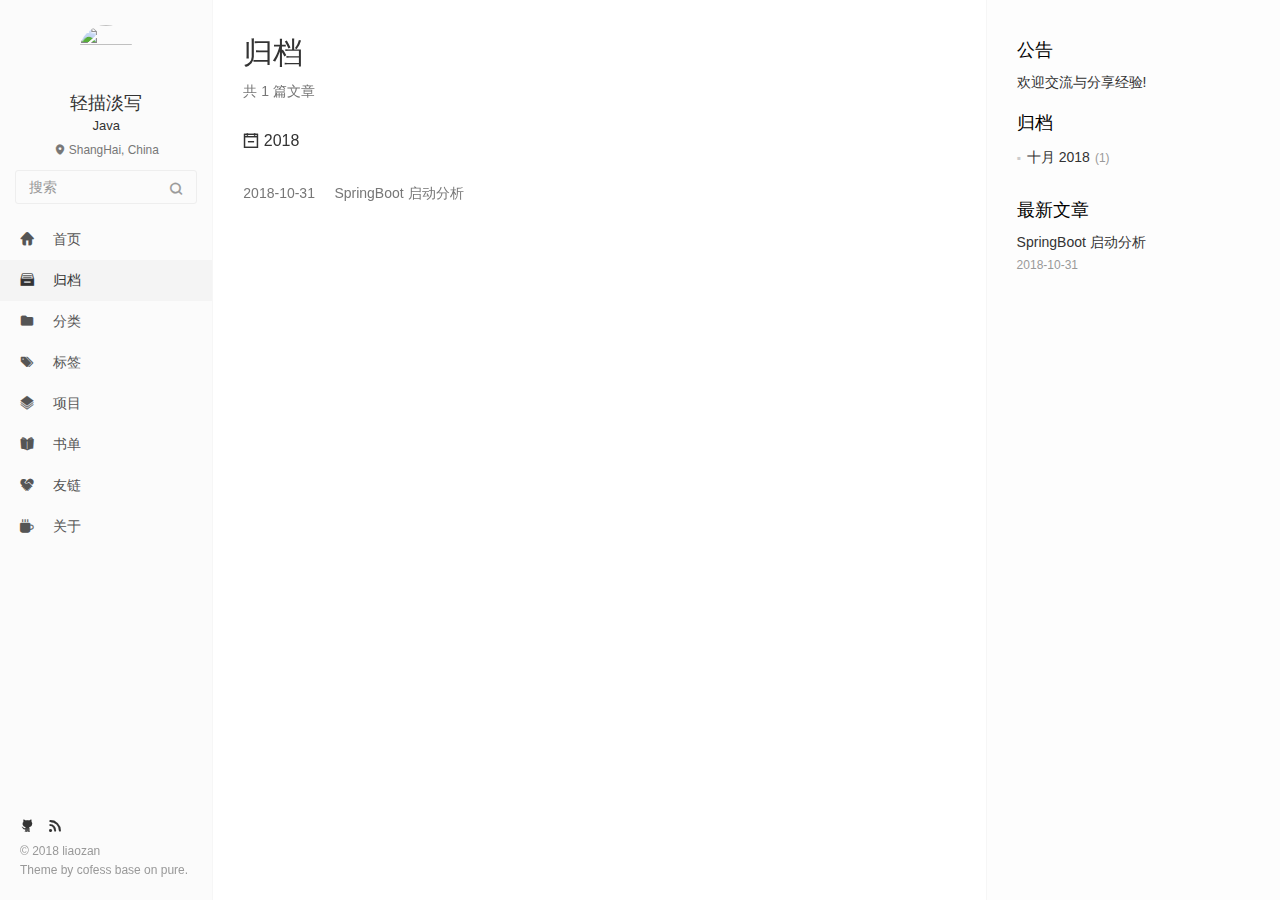
==== commit 8760ce10: "Site updated: 2018-11-18 01:57:41" ====
--- a/archives/index.html
+++ b/archives/index.html
@@ -20,13 +20,13 @@
   <title>归档 | Code</title>
   <meta property="og:type" content="website">
 <meta property="og:title" content="Code">
-<meta property="og:url" content="http://yoursite.com/archives/index.html">
+<meta property="og:url" content="https://liaozan.github.io/archives/index.html">
 <meta property="og:site_name" content="Code">
 <meta property="og:locale" content="zh-CN">
 <meta name="twitter:card" content="summary">
 <meta name="twitter:title" content="Code">
   <!-- Canonical links -->
-  <link rel="canonical" href="http://yoursite.com/archives/index.html">
+  <link rel="canonical" href="https://liaozan.github.io/archives/index.html">
   
     <link rel="alternate" href="/atom.xml" title="Code" type="application/atom+xml">
   
@@ -180,8 +180,6 @@
     	
         <li><a href="https://github.com/liaozan" target="_blank" title="Github" data-toggle="tooltip" data-placement="top"><i class="icon icon-github"></i></a></li>
         
-        <li><a href="http://weibo.com/cofess" target="_blank" title="Weibo" data-toggle="tooltip" data-placement="top"><i class="icon icon-weibo"></i></a></li>
-        
         <li><a href="/atom.xml" target="_blank" title="Rss" data-toggle="tooltip" data-placement="top"><i class="icon icon-rss"></i></a></li>
         
     </ul>
@@ -237,7 +235,7 @@
                 
               </p>
               <p class="item-title">
-                <a href="/2018/10/31/hello-world/" class="title">SpringBoot 启动分析</a>
+                <a href="/2018/10/31/SpringBoot/" class="title">SpringBoot 启动分析</a>
               </p>
               <p class="item-date">
                 <time datetime="2018-10-31T09:10:07.573Z" itemprop="datePublished">2018-10-31</time>
@@ -285,7 +283,7 @@
           <div class="collection">
     
     
-<a href="/2018/10/31/hello-world/" class="collection-item" target="_blank" itemprop="url">
+<a href="/2018/10/31/SpringBoot/" class="collection-item" target="_blank" itemprop="url">
   <time datetime="2018-10-31T09:10:07.573Z" itemprop="datePublished">2018-10-31</time>
   <span>&nbsp;&nbsp;&nbsp;</span> SpringBoot 启动分析
 </a>
@@ -307,8 +305,6 @@
     <ul class="social-links">
     	
         <li><a href="https://github.com/liaozan" target="_blank" title="Github" data-toggle="tooltip" data-placement="top"><i class="icon icon-github"></i></a></li>
-        
-        <li><a href="http://weibo.com/cofess" target="_blank" title="Weibo" data-toggle="tooltip" data-placement="top"><i class="icon icon-weibo"></i></a></li>
         
         <li><a href="/atom.xml" target="_blank" title="Rss" data-toggle="tooltip" data-placement="top"><i class="icon icon-rss"></i></a></li>
         
@@ -353,7 +349,7 @@
 (function ($) {
     $('.search-form').on('submit', function (e) {
         var keyword = $('.search-form-input[name="wd"]').val();
-        window.location = 'https://www.baidu.com/s?wd=site:yoursite.com ' + keyword;
+        window.location = 'https://www.baidu.com/s?wd=site:liaozan.github.io ' + keyword;
         return false;
     });
 })(jQuery);
--- a/css/style.css
+++ b/css/style.css
@@ -148,7 +148,7 @@
 kbd,
 pre,
 samp {
-  font-family: monospace,monospace;
+  font-family: "PingHei","PingFang SC","Helvetica Neue","Work Sans","Hiragino Sans GB","Microsoft YaHei","SimSun",sans-serif;
   font-size: 1em;
 }
 
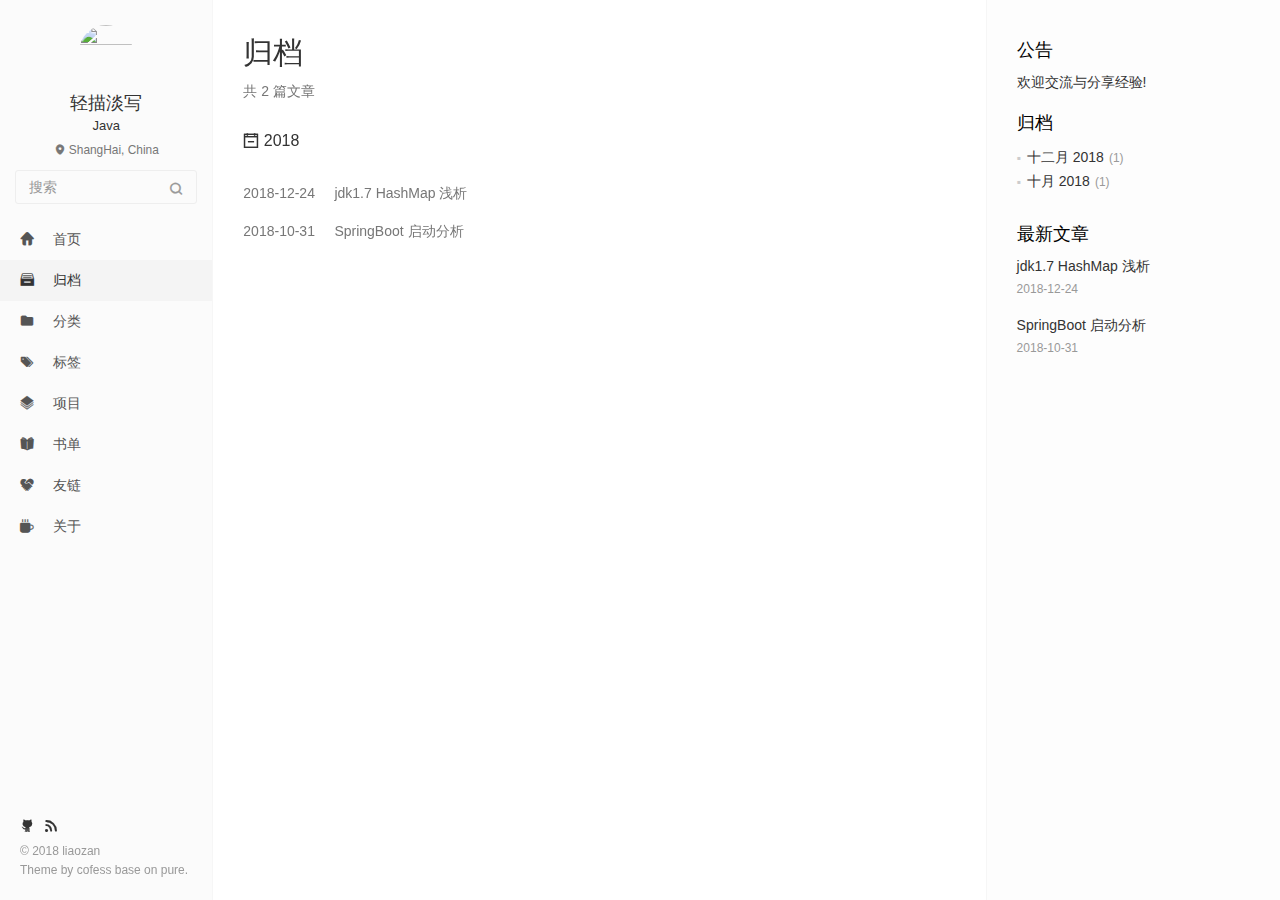
==== commit d1b32461: "Site updated: 2018-12-24 14:24:05" ====
--- a/archives/index.html
+++ b/archives/index.html
@@ -1,397 +1 @@
-<!DOCTYPE html>
-<html lang=zh>
-<head><meta name="generator" content="Hexo 3.8.0">
-  <meta charset="utf-8">
-  
-  <meta http-equiv="X-UA-Compatible" content="IE=edge,chrome=1">
-  <meta name="viewport" content="width=device-width, initial-scale=1, maximum-scale=1, minimum-scale=1, user-scalable=no, minimal-ui">
-  <meta name="renderer" content="webkit">
-  <meta http-equiv="Cache-Control" content="no-transform">
-  <meta http-equiv="Cache-Control" content="no-siteapp">
-  <meta name="apple-mobile-web-app-capable" content="yes">
-  <meta name="apple-mobile-web-app-status-bar-style" content="black">
-  <meta name="format-detection" content="telephone=no,email=no,adress=no">
-  <!-- Color theme for statusbar -->
-  <meta name="theme-color" content="#000000">
-  <!-- 强制页面在当前窗口以独立页面显示,防止别人在框架里调用页面 -->
-  <meta http-equiv="window-target" content="_top">
-  
-  
-  <title>归档 | Code</title>
-  <meta property="og:type" content="website">
-<meta property="og:title" content="Code">
-<meta property="og:url" content="https://liaozan.github.io/archives/index.html">
-<meta property="og:site_name" content="Code">
-<meta property="og:locale" content="zh-CN">
-<meta name="twitter:card" content="summary">
-<meta name="twitter:title" content="Code">
-  <!-- Canonical links -->
-  <link rel="canonical" href="https://liaozan.github.io/archives/index.html">
-  
-    <link rel="alternate" href="/atom.xml" title="Code" type="application/atom+xml">
-  
-  
-    <link rel="icon" href="/favicon.png" type="image/x-icon">
-  
-  <link rel="stylesheet" href="/css/style.css">
-  
-  
-  
-    <link href="//cdn.jsdelivr.net/npm/@fancyapps/fancybox@3.3.5/dist/jquery.fancybox.min.css" rel="stylesheet">
-  
-  
-</head>
-
-
-<body class="main-center" itemscope itemtype="http://schema.org/WebPage">
-  <header class="header" itemscope="" itemtype="http://schema.org/WPHeader">
-  <div class="slimContent">
-    <div class="navbar-header">
-      
-      
-      <div class="profile-block text-center">
-        <a id="avatar" href="https://github.com/liaozan" target="_blank">
-          <img class="img-circle img-rotate" src="https://q1.qlogo.cn/g?b=qq&amp;nk=378024053&amp;s=640" width="200" height="200">
-        </a>
-        <h2 id="name" class="hidden-xs hidden-sm">轻描淡写</h2>
-        <h3 id="title" class="hidden-xs hidden-sm hidden-md">Java</h3>
-        <small id="location" class="text-muted hidden-xs hidden-sm"><i class="icon icon-map-marker"></i> ShangHai, China</small>
-      </div>
-      
-      <div class="search" id="search-form-wrap">
-
-    <form class="search-form sidebar-form">
-        <div class="input-group">
-            <input type="text" class="search-form-input form-control" placeholder="搜索">
-            <span class="input-group-btn">
-                <button type="submit" class="search-form-submit btn btn-flat" onclick="return false;"><i class="icon icon-search"></i></button>
-            </span>
-        </div>
-    </form>
-    <div class="ins-search">
-  <div class="ins-search-mask"></div>
-  <div class="ins-search-container">
-    <div class="ins-input-wrapper">
-      <input type="text" class="ins-search-input" placeholder="想要查找什么..." x-webkit-speech="">
-      <button type="button" class="close ins-close ins-selectable" data-dismiss="modal" aria-label="Close"><span aria-hidden="true">×</span></button>
-    </div>
-    <div class="ins-section-wrapper">
-      <div class="ins-section-container"></div>
-    </div>
-  </div>
-</div>
-
-
-</div>
-      <button class="navbar-toggle collapsed" type="button" data-toggle="collapse" data-target="#main-navbar" aria-controls="main-navbar" aria-expanded="false">
-        <span class="sr-only">Toggle navigation</span>
-        <span class="icon-bar"></span>
-        <span class="icon-bar"></span>
-        <span class="icon-bar"></span>
-      </button>
-    </div>
-    <nav id="main-navbar" class="collapse navbar-collapse" itemscope="" itemtype="http://schema.org/SiteNavigationElement" role="navigation">
-      <ul class="nav navbar-nav main-nav menu-highlight">
-        
-        
-        <li class="menu-item menu-item-home">
-          <a href="/.">
-            
-            <i class="icon icon-home-fill"></i>
-            
-            <span class="menu-title">首页</span>
-          </a>
-        </li>
-        
-        
-        <li class="menu-item menu-item-archives">
-          <a href="/archives">
-            
-            <i class="icon icon-archives-fill"></i>
-            
-            <span class="menu-title">归档</span>
-          </a>
-        </li>
-        
-        
-        <li class="menu-item menu-item-categories">
-          <a href="/categories">
-            
-            <i class="icon icon-folder"></i>
-            
-            <span class="menu-title">分类</span>
-          </a>
-        </li>
-        
-        
-        <li class="menu-item menu-item-tags">
-          <a href="/tags">
-            
-            <i class="icon icon-tags"></i>
-            
-            <span class="menu-title">标签</span>
-          </a>
-        </li>
-        
-        
-        <li class="menu-item menu-item-repository">
-          <a href="/repository">
-            
-            <i class="icon icon-project"></i>
-            
-            <span class="menu-title">项目</span>
-          </a>
-        </li>
-        
-        
-        <li class="menu-item menu-item-books">
-          <a href="/books">
-            
-            <i class="icon icon-book-fill"></i>
-            
-            <span class="menu-title">书单</span>
-          </a>
-        </li>
-        
-        
-        <li class="menu-item menu-item-links">
-          <a href="/links">
-            
-            <i class="icon icon-friendship"></i>
-            
-            <span class="menu-title">友链</span>
-          </a>
-        </li>
-        
-        
-        <li class="menu-item menu-item-about">
-          <a href="/about">
-            
-            <i class="icon icon-cup-fill"></i>
-            
-            <span class="menu-title">关于</span>
-          </a>
-        </li>
-        
-      </ul>
-      
-	
-    <ul class="social-links">
-    	
-        <li><a href="https://github.com/liaozan" target="_blank" title="Github" data-toggle="tooltip" data-placement="top"><i class="icon icon-github"></i></a></li>
-        
-        <li><a href="/atom.xml" target="_blank" title="Rss" data-toggle="tooltip" data-placement="top"><i class="icon icon-rss"></i></a></li>
-        
-    </ul>
-
-    </nav>
-  </div>
-</header>
-
-  
-    <aside class="sidebar" itemscope="" itemtype="http://schema.org/WPSideBar">
-  <div class="slimContent">
-    
-      <div class="widget">
-    <h3 class="widget-title">公告</h3>
-    <div class="widget-body">
-        <div id="board">
-            <div class="content">
-                <p>欢迎交流与分享经验!</p>
-            </div>
-        </div>
-    </div>
-</div>
-
-    
-      
-
-    
-      
-
-    
-      
-    
-      
-  <div class="widget">
-    <h3 class="widget-title">归档</h3>
-    <div class="widget-body">
-      <ul class="archive-list"><li class="archive-list-item"><a class="archive-list-link" href="/archives/2018/10/">十月 2018</a><span class="archive-list-count">1</span></li></ul>
-    </div>
-  </div>
-
-
-    
-      
-  <div class="widget">
-    <h3 class="widget-title">最新文章</h3>
-    <div class="widget-body">
-      <ul class="recent-post-list list-unstyled no-thumbnail">
-        
-          <li>
-            
-            <div class="item-inner">
-              <p class="item-category">
-                
-              </p>
-              <p class="item-title">
-                <a href="/2018/10/31/SpringBoot/" class="title">SpringBoot 启动分析</a>
-              </p>
-              <p class="item-date">
-                <time datetime="2018-10-31T09:10:07.573Z" itemprop="datePublished">2018-10-31</time>
-              </p>
-            </div>
-          </li>
-          
-      </ul>
-    </div>
-  </div>
-  
-
-    
-  </div>
-</aside>
-
-  
-  
-<main class="main" role="main">
-  	<article class="content article article-archives article-type-list" itemscope="">
-	    <header class="article-header">
-	      <h1 itemprop="title">归档</h1>
-	      <p class="text-muted">共 1 篇文章</p>
-	    </header>
-	    <div class="article-body">
-	      
-  
-  
-    
-    
-      
-      
-      <section class="panel panel-default b-no">
-        <div class="panel-heading" role="tab">
-          <h3 class="panel-title">
-            <a data-toggle="collapse" href="#collapse2018" aria-expanded="true">
-              <i class="icon icon-calendar-plus text-active"></i><i class="icon icon-calendar-minus text"></i>
-              2018
-            </a>
-            <!-- <a href="/archives/2018" class="archive-year">2018</a> -->
-          </h3>
-        </div>
-        <div id="collapse2018" class="panel-collapse collapse in" role="tabpanel" aria-labelledby="heading2018">
-        <div class="panel-body">
-          <div class="collection">
-    
-    
-<a href="/2018/10/31/SpringBoot/" class="collection-item" target="_blank" itemprop="url">
-  <time datetime="2018-10-31T09:10:07.573Z" itemprop="datePublished">2018-10-31</time>
-  <span>&nbsp;&nbsp;&nbsp;</span> SpringBoot 启动分析
-</a>
-
-
-  
-  
-    </div></div></div></section>
-  
-
-	    </div>
-  	</article>
-  	 	
-</main>
-
-  <footer class="footer" itemscope="" itemtype="http://schema.org/WPFooter">
-	
-	
-    <ul class="social-links">
-    	
-        <li><a href="https://github.com/liaozan" target="_blank" title="Github" data-toggle="tooltip" data-placement="top"><i class="icon icon-github"></i></a></li>
-        
-        <li><a href="/atom.xml" target="_blank" title="Rss" data-toggle="tooltip" data-placement="top"><i class="icon icon-rss"></i></a></li>
-        
-    </ul>
-
-    <div class="copyright">
-    	
-        &copy; 2018 liaozan
-        
-        <div class="publishby">
-        	Theme by <a href="https://github.com/cofess" target="_blank"> cofess </a>base on <a href="https://github.com/cofess/hexo-theme-pure" target="_blank">pure</a>.
-        </div>
-    </div>
-</footer>
-  <script src="//cdn.jsdelivr.net/npm/jquery@1.12.4/dist/jquery.min.js"></script>
-<script>
-window.jQuery || document.write('<script src="js/jquery.min.js"><\/script>')
-</script>
-<script src="/js/plugin.min.js"></script>
-<script src="/js/application.js"></script>
-
-    <script>
-(function (window) {
-    var INSIGHT_CONFIG = {
-        TRANSLATION: {
-            POSTS: '文章',
-            PAGES: '页面',
-            CATEGORIES: '分类',
-            TAGS: '标签',
-            UNTITLED: '(未命名)',
-        },
-        ROOT_URL: '/',
-        CONTENT_URL: '/content.json',
-    };
-    window.INSIGHT_CONFIG = INSIGHT_CONFIG;
-})(window);
-</script>
-<script src="/js/insight.js"></script>
-
-
-    <script>
-(function ($) {
-    $('.search-form').on('submit', function (e) {
-        var keyword = $('.search-form-input[name="wd"]').val();
-        window.location = 'https://www.baidu.com/s?wd=site:liaozan.github.io ' + keyword;
-        return false;
-    });
-})(jQuery);
-</script>
-
-
-
-
-
-
-  <script src="//cdn.jsdelivr.net/npm/@fancyapps/fancybox@3.3.5/dist/jquery.fancybox.min.js"></script>
-  <script>
-  //利用 FancyBox 实现点击图片放大
-  $(document).ready(function() {
-    $('article img').not('[hidden]').not('.panel-body img').each(function() {
-      var $image = $(this);
-      var imageCaption = $image.attr('alt');
-      var $imageWrapLink = $image.parent('a');
-      if ($imageWrapLink.length < 1) {
-        var src = this.getAttribute('src');
-        var idx = src.lastIndexOf('?');
-        if (idx != -1) {
-          src = src.substring(0, idx);
-        }
-        $imageWrapLink = $image.wrap('<a href="' + src + '"></a>').parent('a');
-      }
-      $imageWrapLink.attr('data-fancybox', 'images');
-      if (imageCaption) {
-        $imageWrapLink.attr('data-caption', imageCaption);
-      }
-    });
-    $().fancybox({
-      selector: '[data-fancybox="images"]',
-      hash: false,
-      loop: false,
-    });
-  });
-  </script>
-
-
-
-
-
-</body>
-</html>+<!-- build time:Mon Dec 24 2018 14:24:01 GMT+0800 (中国标准时间) --><!DOCTYPE html><html lang="zh"><head><meta name="generator" content="Hexo 3.8.0"><meta charset="utf-8"><meta http-equiv="X-UA-Compatible" content="IE=edge,chrome=1"><meta name="viewport" content="width=device-width,initial-scale=1,maximum-scale=1,minimum-scale=1,user-scalable=no,minimal-ui"><meta name="renderer" content="webkit"><meta http-equiv="Cache-Control" content="no-transform"><meta http-equiv="Cache-Control" content="no-siteapp"><meta name="apple-mobile-web-app-capable" content="yes"><meta name="apple-mobile-web-app-status-bar-style" content="black"><meta name="format-detection" content="telephone=no,email=no,adress=no"><meta name="theme-color" content="#000000"><meta http-equiv="window-target" content="_top"><title>归档 | Code</title><meta property="og:type" content="website"><meta property="og:title" content="Code"><meta property="og:url" content="https://liaozan.github.io/archives/index.html"><meta property="og:site_name" content="Code"><meta property="og:locale" content="zh-CN"><meta name="twitter:card" content="summary"><meta name="twitter:title" content="Code"><link rel="canonical" href="https://liaozan.github.io/archives/index.html"><link rel="alternate" href="/atom.xml" title="Code" type="application/atom+xml"><link rel="icon" href="/favicon.png" type="image/x-icon"><link rel="stylesheet" href="/css/style.css"><link href="//cdn.jsdelivr.net/npm/@fancyapps/fancybox@3.3.5/dist/jquery.fancybox.min.css" rel="stylesheet"><link rel="stylesheet" href="//cdn.jsdelivr.net/npm/gitalk@1.4.0/dist/gitalk.min.css"></head><body class="main-center" itemscope itemtype="http://schema.org/WebPage"><header class="header" itemscope itemtype="http://schema.org/WPHeader"><div class="slimContent"><div class="navbar-header"><div class="profile-block text-center"><a id="avatar" href="https://github.com/liaozan" target="_blank"><img class="img-circle img-rotate" src="https://q1.qlogo.cn/g?b=qq&amp;nk=378024053&amp;s=640" width="200" height="200"></a><h2 id="name" class="hidden-xs hidden-sm">轻描淡写</h2><h3 id="title" class="hidden-xs hidden-sm hidden-md">Java</h3><small id="location" class="text-muted hidden-xs hidden-sm"><i class="icon icon-map-marker"></i> ShangHai, China</small></div><div class="search" id="search-form-wrap"><form class="search-form sidebar-form"><div class="input-group"><input type="text" class="search-form-input form-control" placeholder="搜索"> <span class="input-group-btn"><button type="submit" class="search-form-submit btn btn-flat" onclick="return!1"><i class="icon icon-search"></i></button></span></div></form><div class="ins-search"><div class="ins-search-mask"></div><div class="ins-search-container"><div class="ins-input-wrapper"><input type="text" class="ins-search-input" placeholder="想要查找什么..." x-webkit-speech=""> <button type="button" class="close ins-close ins-selectable" data-dismiss="modal" aria-label="Close"><span aria-hidden="true">×</span></button></div><div class="ins-section-wrapper"><div class="ins-section-container"></div></div></div></div></div><button class="navbar-toggle collapsed" type="button" data-toggle="collapse" data-target="#main-navbar" aria-controls="main-navbar" aria-expanded="false"><span class="sr-only">Toggle navigation</span> <span class="icon-bar"></span> <span class="icon-bar"></span> <span class="icon-bar"></span></button></div><nav id="main-navbar" class="collapse navbar-collapse" itemscope itemtype="http://schema.org/SiteNavigationElement" role="navigation"><ul class="nav navbar-nav main-nav menu-highlight"><li class="menu-item menu-item-home"><a href="/."><i class="icon icon-home-fill"></i> <span class="menu-title">首页</span></a></li><li class="menu-item menu-item-archives"><a href="/archives"><i class="icon icon-archives-fill"></i> <span class="menu-title">归档</span></a></li><li class="menu-item menu-item-categories"><a href="/categories"><i class="icon icon-folder"></i> <span class="menu-title">分类</span></a></li><li class="menu-item menu-item-tags"><a href="/tags"><i class="icon icon-tags"></i> <span class="menu-title">标签</span></a></li><li class="menu-item menu-item-repository"><a href="/repository"><i class="icon icon-project"></i> <span class="menu-title">项目</span></a></li><li class="menu-item menu-item-books"><a href="/books"><i class="icon icon-book-fill"></i> <span class="menu-title">书单</span></a></li><li class="menu-item menu-item-links"><a href="/links"><i class="icon icon-friendship"></i> <span class="menu-title">友链</span></a></li><li class="menu-item menu-item-about"><a href="/about"><i class="icon icon-cup-fill"></i> <span class="menu-title">关于</span></a></li></ul><ul class="social-links"><li><a href="https://github.com/liaozan" target="_blank" title="Github" data-toggle="tooltip" data-placement="top"><i class="icon icon-github"></i></a></li><li><a href="/atom.xml" target="_blank" title="Rss" data-toggle="tooltip" data-placement="top"><i class="icon icon-rss"></i></a></li></ul></nav></div></header><aside class="sidebar" itemscope itemtype="http://schema.org/WPSideBar"><div class="slimContent"><div class="widget"><h3 class="widget-title">公告</h3><div class="widget-body"><div id="board"><div class="content"><p>欢迎交流与分享经验!</p></div></div></div></div><div class="widget"><h3 class="widget-title">归档</h3><div class="widget-body"><ul class="archive-list"><li class="archive-list-item"><a class="archive-list-link" href="/archives/2018/12/">十二月 2018</a><span class="archive-list-count">1</span></li><li class="archive-list-item"><a class="archive-list-link" href="/archives/2018/10/">十月 2018</a><span class="archive-list-count">1</span></li></ul></div></div><div class="widget"><h3 class="widget-title">最新文章</h3><div class="widget-body"><ul class="recent-post-list list-unstyled no-thumbnail"><li><div class="item-inner"><p class="item-category"></p><p class="item-title"><a href="/2018/12/24/HashMap1.7/" class="title">jdk1.7 HashMap 浅析</a></p><p class="item-date"><time datetime="2018-12-24T03:43:07.034Z" itemprop="datePublished">2018-12-24</time></p></div></li><li><div class="item-inner"><p class="item-category"></p><p class="item-title"><a href="/2018/10/31/SpringBoot/" class="title">SpringBoot 启动分析</a></p><p class="item-date"><time datetime="2018-10-31T09:10:07.573Z" itemprop="datePublished">2018-10-31</time></p></div></li></ul></div></div></div></aside><main class="main" role="main"><article class="content article article-archives article-type-list" itemscope><header class="article-header"><h1 itemprop="title">归档</h1><p class="text-muted">共 2 篇文章</p></header><div class="article-body"><section class="panel panel-default b-no"><div class="panel-heading" role="tab"><h3 class="panel-title"><a data-toggle="collapse" href="#collapse2018" aria-expanded="true"><i class="icon icon-calendar-plus text-active"></i><i class="icon icon-calendar-minus text"></i> 2018</a></h3></div><div id="collapse2018" class="panel-collapse collapse in" role="tabpanel" aria-labelledby="heading2018"><div class="panel-body"><div class="collection"><a href="/2018/12/24/HashMap1.7/" class="collection-item" target="_blank" itemprop="url"><time datetime="2018-12-24T03:43:07.034Z" itemprop="datePublished">2018-12-24</time> <span>&nbsp;&nbsp;&nbsp;</span> jdk1.7 HashMap 浅析</a> <a href="/2018/10/31/SpringBoot/" class="collection-item" target="_blank" itemprop="url"><time datetime="2018-10-31T09:10:07.573Z" itemprop="datePublished">2018-10-31</time> <span>&nbsp;&nbsp;&nbsp;</span> SpringBoot 启动分析</a></div></div></div></section></div></article></main><footer class="footer" itemscope itemtype="http://schema.org/WPFooter"><ul class="social-links"><li><a href="https://github.com/liaozan" target="_blank" title="Github" data-toggle="tooltip" data-placement="top"><i class="icon icon-github"></i></a></li><li><a href="/atom.xml" target="_blank" title="Rss" data-toggle="tooltip" data-placement="top"><i class="icon icon-rss"></i></a></li></ul><div class="copyright">&copy; 2018 liaozan<div class="publishby">Theme by <a href="https://github.com/cofess" target="_blank">cofess </a>base on <a href="https://github.com/cofess/hexo-theme-pure" target="_blank">pure</a>.</div></div></footer><script src="//cdn.jsdelivr.net/npm/jquery@1.12.4/dist/jquery.min.js"></script><script>window.jQuery||document.write('<script src="js/jquery.min.js"><\/script>')</script><script src="/js/plugin.min.js"></script><script src="/js/application.js"></script><script>!function(T){var N={TRANSLATION:{POSTS:"文章",PAGES:"页面",CATEGORIES:"分类",TAGS:"标签",UNTITLED:"(未命名)"},ROOT_URL:"/",CONTENT_URL:"/content.json"};T.INSIGHT_CONFIG=N}(window)</script><script src="/js/insight.js"></script><script>!function(i){i(".search-form").on("submit",function(n){var o=i('.search-form-input[name="wd"]').val();return window.location="https://www.baidu.com/s?wd=site:liaozan.github.io "+o,!1})}(jQuery)</script><script src="//cdn.jsdelivr.net/npm/@fancyapps/fancybox@3.3.5/dist/jquery.fancybox.min.js"></script><script>$(document).ready(function(){$("article img").not("[hidden]").not(".panel-body img").each(function(){var a=$(this),t=a.attr("alt"),n=a.parent("a");if(n.length<1){var e=this.getAttribute("src"),r=e.lastIndexOf("?");-1!=r&&(e=e.substring(0,r)),n=a.wrap('<a href="'+e+'"></a>').parent("a")}n.attr("data-fancybox","images"),t&&n.attr("data-caption",t)}),$().fancybox({selector:'[data-fancybox="images"]',hash:!1,loop:!1})})</script></body></html><!-- rebuild by neat -->